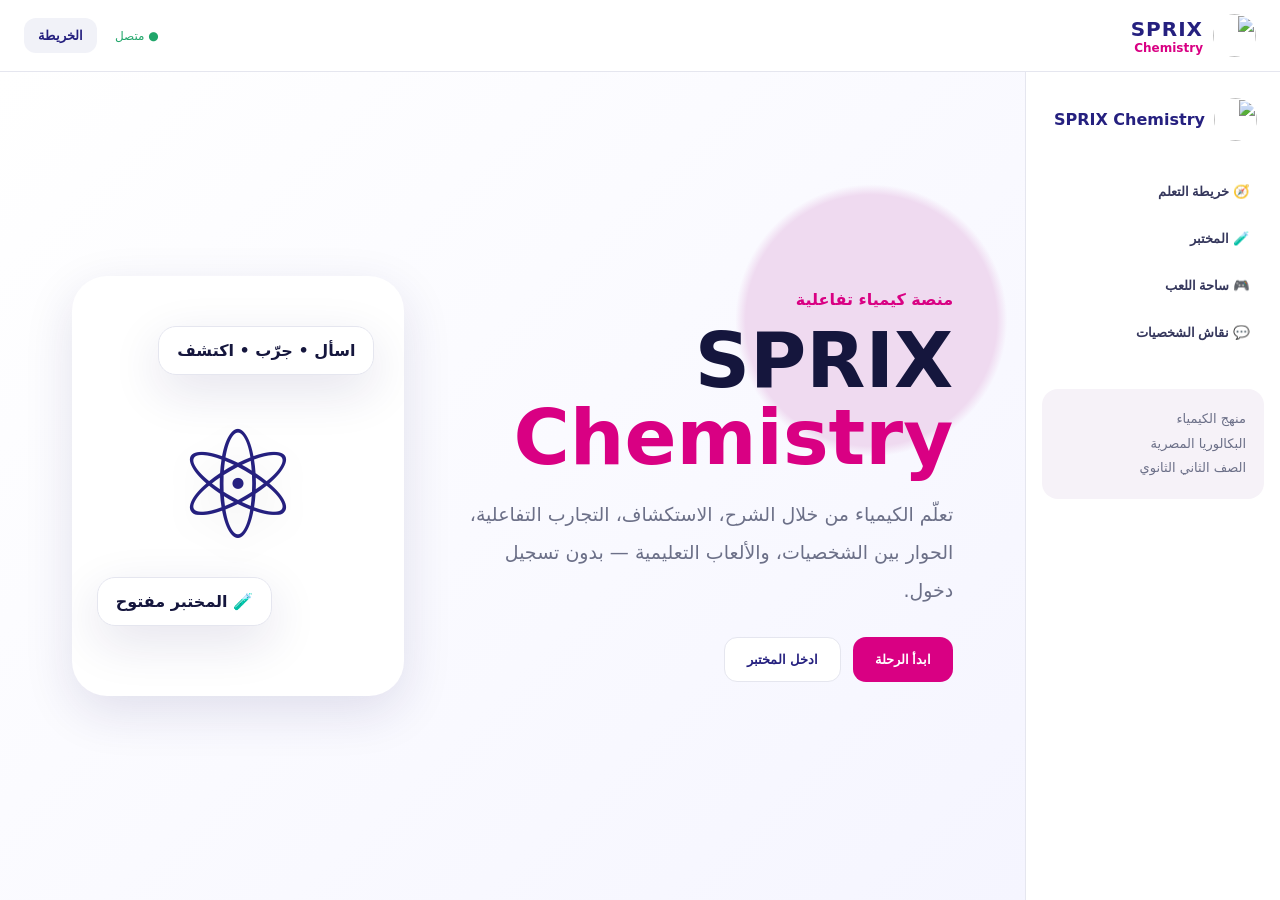
==== index.html @ 69d1dac7 "Add files via upload" ====
<!doctype html>
<html lang="ar" dir="rtl">
<head>
<meta charset="utf-8"><meta name="viewport" content="width=device-width,initial-scale=1">
<title>SPRIX Chemistry</title><link rel="stylesheet" href="style.css">
</head>
<body>
<div id="app">
<header class="bar">
 <button class="menu" onclick="toggleSide()">☰</button>
 <div class="brand"><img src="assets/sprix-emblem.jpg"><div><strong>SPRIX</strong><span>Chemistry</span></div></div>
 <div class="bar-right"><span class="status">● متصل</span><button onclick="showMap()">الخريطة</button></div>
</header>

<aside id="side">
 <div class="side-brand"><img src="assets/sprix-emblem.jpg"><b>SPRIX Chemistry</b></div>
 <button onclick="showMap()">🧭 خريطة التعلم</button>
 <button onclick="showLab()">🧪 المختبر</button>
 <button onclick="showGame()">🎮 ساحة اللعب</button>
 <button onclick="showTalk()">💬 نقاش الشخصيات</button>
 <div class="side-note">منهج الكيمياء<br>البكالوريا المصرية<br>الصف الثاني الثانوي</div>
</aside>

<main id="screen"></main>
</div>
<script src="app.js"></script>
</body></html>
---- style.css ----
:root{--blue:#25207f;--blue2:#183f92;--pink:#d90083;--pink2:#f0229b;--ink:#15163d;--muted:#6c7088;--bg:#f5f6fc;--card:#fff;--line:#e5e6ef;--shadow:0 16px 50px rgba(32,25,100,.12)}
*{box-sizing:border-box}body{margin:0;background:var(--bg);color:var(--ink);font-family:system-ui,-apple-system,"Segoe UI",Tahoma,Arial,sans-serif}.bar{height:72px;background:#fff;border-bottom:1px solid var(--line);display:flex;align-items:center;justify-content:space-between;padding:0 24px;position:fixed;top:0;right:0;left:0;z-index:50}.brand{display:flex;align-items:center;gap:10px}.brand img,.side-brand img{width:43px;height:43px;object-fit:cover;border-radius:50%}.brand strong{font-size:20px;color:var(--blue);display:block;letter-spacing:1px}.brand span{display:block;font-size:12px;color:var(--pink);font-weight:800}.bar-right{display:flex;align-items:center;gap:18px}.bar-right button,.menu{border:0;background:#f1f2f8;padding:10px 14px;border-radius:12px;cursor:pointer;color:var(--blue);font-weight:800}.status{font-size:12px;color:#20a66a}.menu{display:none}
#side{position:fixed;top:72px;right:0;bottom:0;width:255px;background:#fff;border-left:1px solid var(--line);padding:22px 16px;z-index:40}#side button{display:block;width:100%;border:0;background:transparent;text-align:right;padding:14px;border-radius:12px;margin:4px 0;cursor:pointer;font-weight:800;color:#35375c}#side button:hover{background:#f7eaf4;color:var(--pink)}.side-brand{display:flex;align-items:center;gap:9px;padding:4px 7px 25px;color:var(--blue)}.side-note{margin-top:35px;padding:18px;background:#f6f2f8;border-radius:16px;color:var(--muted);line-height:1.9;font-size:13px}
main{margin-right:255px;padding-top:72px;min-height:100vh}.hero{min-height:calc(100vh - 72px);padding:60px 7%;display:grid;grid-template-columns:1.2fr .8fr;gap:50px;align-items:center;background:radial-gradient(circle at 85% 30%,#efdaf0 0 12%,transparent 13%),linear-gradient(135deg,#fff,#f5f5ff)}.eyebrow{color:var(--pink);font-weight:900}.hero h1{font-size:clamp(44px,6vw,78px);line-height:1;margin:14px 0}.hero h1 span{color:var(--pink)}.hero p{font-size:19px;line-height:2;color:var(--muted);max-width:650px}.cta{display:flex;gap:12px;margin-top:28px}.primary{background:var(--blue);color:#fff;border:0;border-radius:13px;padding:14px 22px;font-weight:900;cursor:pointer}.pink{background:var(--pink)}.outline{background:#fff;color:var(--blue);border:1px solid var(--line)}
.hero-art{position:relative;height:420px;background:#fff;border-radius:35px;box-shadow:var(--shadow);overflow:hidden;display:grid;place-items:center}.atom{font-size:150px;color:var(--blue);filter:drop-shadow(0 10px 15px #0001)}.bubble{position:absolute;background:#fff;border:1px solid var(--line);box-shadow:var(--shadow);border-radius:18px;padding:14px 18px;font-weight:800}.b1{top:50px;right:30px}.b2{bottom:70px;left:25px}.section{padding:55px 7%;max-width:1400px;margin:auto}.head{display:flex;justify-content:space-between;align-items:end;margin-bottom:25px}.head h2{font-size:36px;margin:6px 0}.search{padding:13px 16px;border:1px solid var(--line);border-radius:12px;width:260px}.units{display:grid;grid-template-columns:repeat(2,1fr);gap:22px}.unit{background:#fff;border:1px solid var(--line);border-radius:24px;padding:25px;box-shadow:0 8px 25px #2221}.unit-top{display:flex;justify-content:space-between}.badge{width:48px;height:48px;border-radius:15px;background:#f5e8f4;color:var(--pink);display:grid;place-items:center;font-weight:900}.unit h3{font-size:22px}.unit p{color:var(--muted);line-height:1.8}.lesson-list{display:grid;gap:9px;margin-top:20px}.lesson{display:flex;gap:10px;align-items:center;border:1px solid var(--line);background:#fafbfe;border-radius:12px;padding:11px;cursor:pointer}.lesson:hover{background:#f7eaf4;border-color:#e6b9d8}.lesson .n{min-width:29px;height:29px;border-radius:9px;background:var(--blue);color:#fff;display:grid;place-items:center;font-size:12px}.view{padding:45px 7%;max-width:1250px;margin:auto}.back{border:0;background:transparent;color:var(--blue);font-weight:900;cursor:pointer;margin-bottom:20px}.room{background:#fff;border:1px solid var(--line);border-radius:28px;overflow:hidden;box-shadow:var(--shadow)}.room-head{padding:28px 34px;background:linear-gradient(90deg,var(--blue),#4a3db4);color:#fff}.room-head small{opacity:.75}.room-head h1{margin:7px 0;font-size:34px}.room-body{padding:35px}.stage{display:grid;grid-template-columns:1fr 300px;gap:25px}.panel{border:1px solid var(--line);border-radius:20px;padding:23px}.concept{border-right:5px solid var(--pink);background:#faf7fb;padding:18px;border-radius:14px;line-height:2}.chars{display:grid;gap:12px}.char{display:flex;gap:12px;align-items:center}.avatar{width:58px;height:58px;border-radius:18px;display:grid;place-items:center;color:#fff;font-weight:900;font-size:20px}.a1{background:var(--blue)}.a2{background:var(--pink)}.a3{background:#ed9c2f}.speech{background:#f6f7fb;padding:13px;border-radius:15px;line-height:1.7;flex:1}.room-actions{display:flex;justify-content:space-between;margin-top:30px;padding-top:20px;border-top:1px solid var(--line)}.progress{height:8px;background:#eee;border-radius:20px;overflow:hidden}.progress span{display:block;height:100%;background:var(--pink);width:0}.lab-grid,.game-grid{display:grid;grid-template-columns:1fr 1fr;gap:20px}.lab-card,.game-card{background:#fff;border:1px solid var(--line);border-radius:24px;padding:28px}.beaker{height:230px;border:4px solid var(--blue);border-top:0;border-radius:0 0 35px 35px;display:flex;align-items:end;justify-content:center;overflow:hidden;margin:20px auto;width:180px}.liquid{height:45%;width:100%;background:linear-gradient(#e9279a,#8a5bd6);transition:.6s}.slider{width:100%}.choice{display:block;width:100%;text-align:right;background:#fafbfe;border:1px solid var(--line);padding:14px;border-radius:12px;margin:8px 0;cursor:pointer}.choice:hover{border-color:var(--pink)}.score{font-size:30px;color:var(--pink);font-weight:900}.dialogue{display:grid;gap:15px}.dialogue .speech{font-size:17px}.talk-card{background:#fff;border:1px solid var(--line);border-radius:22px;padding:25px}
@media(max-width:950px){.menu{display:block}#side{transform:translateX(110%);transition:.2s}.side-open #side{transform:translateX(0)}main{margin-right:0}.hero,.stage,.lab-grid,.game-grid{grid-template-columns:1fr}.units{grid-template-columns:1fr}.hero-art{height:300px}.bar-right .status{display:none}}

.kimchi-room{background:#fff;border:1px solid var(--line);border-radius:30px;box-shadow:var(--shadow);overflow:hidden}
.kimchi-stage{display:grid;grid-template-columns:minmax(280px,430px) 1fr;min-height:650px}
.kimchi-character{background:linear-gradient(145deg,#dff8ff,#d8e4ff);display:flex;align-items:end;justify-content:center;overflow:hidden}
.kimchi-character img{width:100%;height:100%;object-fit:cover;object-position:center}
.kimchi-screen{padding:42px;display:flex;flex-direction:column}
.kimchi-screen h1{font-size:38px;margin:8px 0}
.muted{color:var(--muted);line-height:1.8}
.kimchi-dialogue{height:300px;overflow:auto;background:#f7f8fc;border:1px solid var(--line);border-radius:20px;padding:18px;margin:20px 0}
.kimchi-msg,.student-msg{display:flex;gap:10px;margin:10px 0;align-items:flex-start}
.kimchi-msg img{width:42px;height:42px;object-fit:cover;border-radius:12px}
.kimchi-msg>div,.student-msg>div{background:#fff;border:1px solid var(--line);border-radius:15px;padding:10px 13px;max-width:80%}
.student-msg{justify-content:flex-start}
.student-msg>div{background:#f5e8f4;border-color:#ead0e3}
.kimchi-msg p,.student-msg p{margin:3px 0;line-height:1.7}
.kimchi-input{display:flex;gap:8px}
.kimchi-input input{flex:1;border:1px solid var(--line);border-radius:13px;padding:13px;outline:none}
.quick{display:flex;gap:8px;flex-wrap:wrap;margin-top:10px}
.quick button,.speak{border:1px solid var(--line);background:#fff;border-radius:10px;padding:8px 11px;cursor:pointer;color:var(--blue);font-weight:700}
.speak{padding:3px 7px;margin-right:5px}
.kimchi-avatar{overflow:hidden;background:#dbeeff!important}
.kimchi-avatar img{width:100%;height:100%;object-fit:cover}
@media(max-width:850px){.kimchi-stage{grid-template-columns:1fr}.kimchi-character{height:360px}.kimchi-screen{padding:25px}.kimchi-screen h1{font-size:29px}}
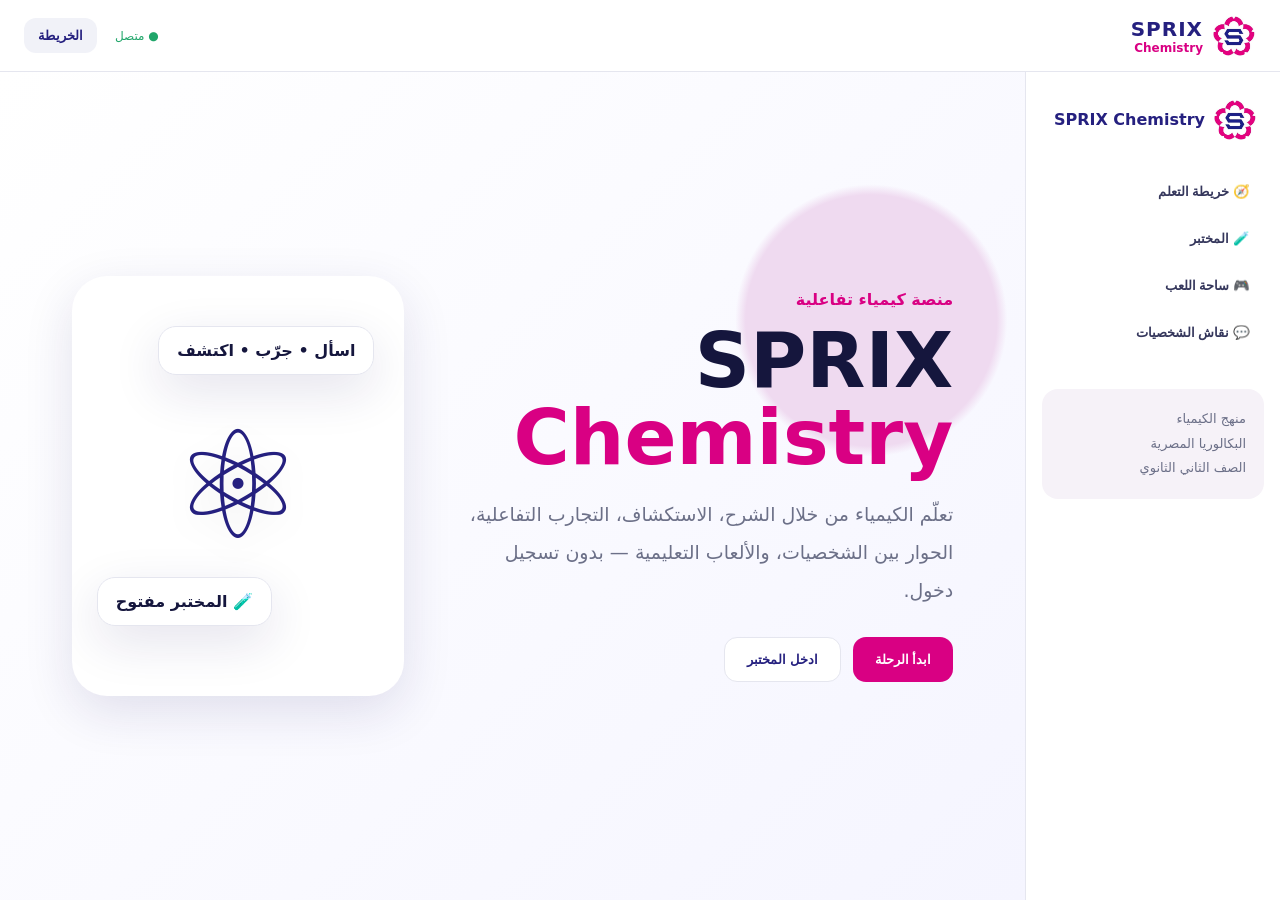
==== commit c2ac65ff: "Add files via upload" ====
--- a/index.html
+++ b/index.html
@@ -8,12 +8,12 @@
 <div id="app">
 <header class="bar">
  <button class="menu" onclick="toggleSide()">☰</button>
- <div class="brand"><img src="assets/sprix-emblem.jpg"><div><strong>SPRIX</strong><span>Chemistry</span></div></div>
+ <div class="brand"><img src="[data-uri]"><div><strong>SPRIX</strong><span>Chemistry</span></div></div>
  <div class="bar-right"><span class="status">● متصل</span><button onclick="showMap()">الخريطة</button></div>
 </header>
 
 <aside id="side">
- <div class="side-brand"><img src="assets/sprix-emblem.jpg"><b>SPRIX Chemistry</b></div>
+ <div class="side-brand"><img src="[data-uri]"><b>SPRIX Chemistry</b></div>
  <button onclick="showMap()">🧭 خريطة التعلم</button>
  <button onclick="showLab()">🧪 المختبر</button>
  <button onclick="showGame()">🎮 ساحة اللعب</button>
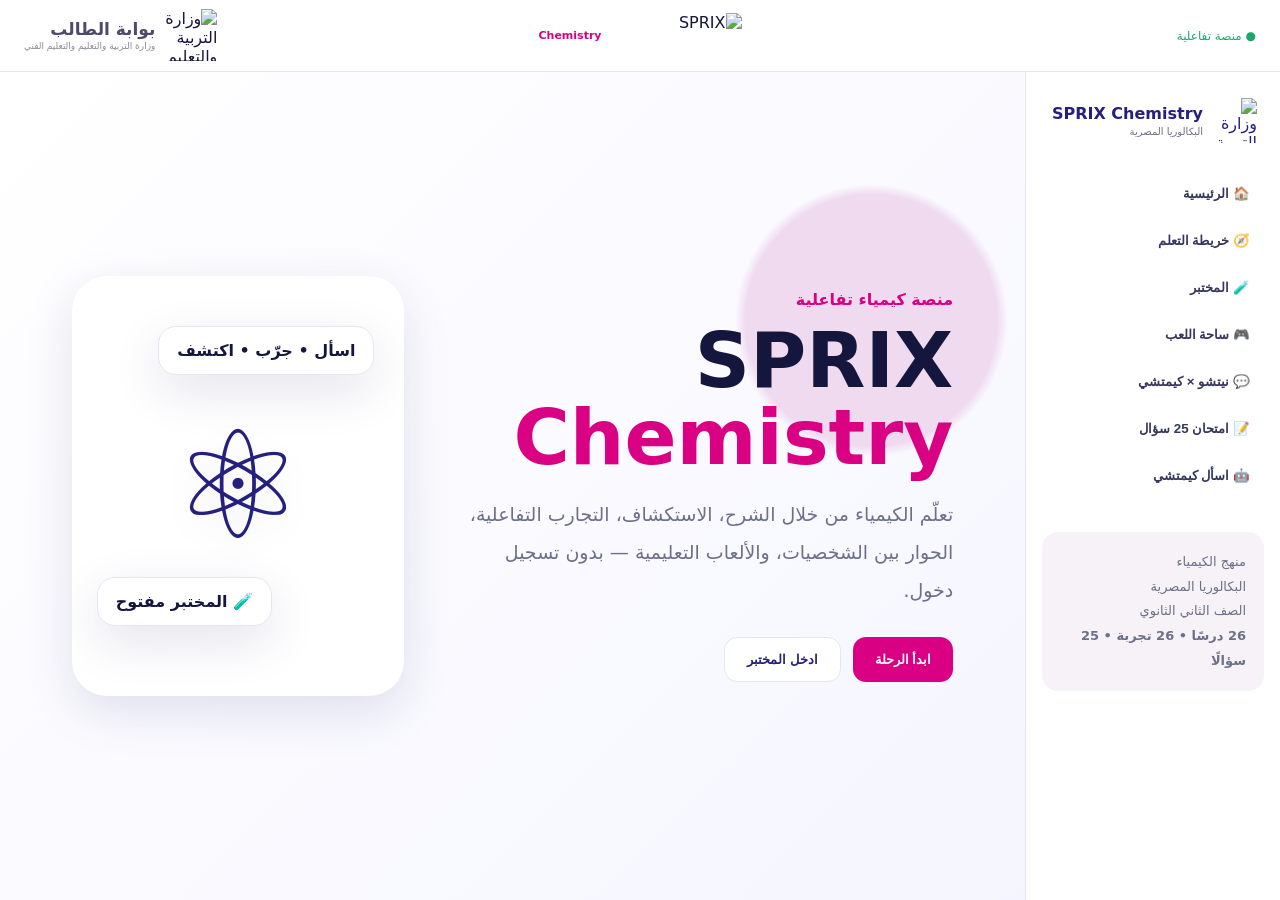
==== commit 78c54cc8: "Add files via upload" ====
--- a/index.html
+++ b/index.html
@@ -1,27 +1,12 @@
-<!doctype html>
-<html lang="ar" dir="rtl">
-<head>
-<meta charset="utf-8"><meta name="viewport" content="width=device-width,initial-scale=1">
-<title>SPRIX Chemistry</title><link rel="stylesheet" href="style.css">
-</head>
-<body>
-<div id="app">
+<!doctype html><html lang="ar" dir="rtl"><head><meta charset="utf-8"><meta name="viewport" content="width=device-width,initial-scale=1"><title>SPRIX Chemistry</title><link rel="stylesheet" href="style.css"></head><body>
 <header class="bar">
- <button class="menu" onclick="toggleSide()">☰</button>
- <div class="brand"><img src="[data-uri]"><div><strong>SPRIX</strong><span>Chemistry</span></div></div>
- <div class="bar-right"><span class="status">● متصل</span><button onclick="showMap()">الخريطة</button></div>
+  <div class="portal-brand"><img src="assets/ministry-logo.png" alt="وزارة التربية والتعليم"><div><b>بوابة الطالب</b><span>وزارة التربية والتعليم والتعليم الفني</span></div></div>
+  <div class="brand"><img class="sprix-wordmark" src="assets/sprix-wordmark.png" alt="SPRIX"><div><strong>SPRIX</strong><span>Chemistry</span></div></div>
+  <div class="bar-right"><span class="status">● منصة تفاعلية</span><button class="menu" onclick="toggleSide()">☰</button></div>
 </header>
-
 <aside id="side">
- <div class="side-brand"><img src="[data-uri]"><b>SPRIX Chemistry</b></div>
- <button onclick="showMap()">🧭 خريطة التعلم</button>
- <button onclick="showLab()">🧪 المختبر</button>
- <button onclick="showGame()">🎮 ساحة اللعب</button>
- <button onclick="showTalk()">💬 نقاش الشخصيات</button>
- <div class="side-note">منهج الكيمياء<br>البكالوريا المصرية<br>الصف الثاني الثانوي</div>
+ <div class="side-brand"><img src="assets/ministry-logo.png" alt="وزارة التربية والتعليم"><div><b>SPRIX Chemistry</b><small>البكالوريا المصرية</small></div></div>
+ <button onclick="showHome()">🏠 الرئيسية</button><button onclick="showMap()">🧭 خريطة التعلم</button><button onclick="showLab()">🧪 المختبر</button><button onclick="showGame()">🎮 ساحة اللعب</button><button onclick="showTalk()">💬 نيتشو × كيمتشي</button><button onclick="showExam()">📝 امتحان 25 سؤال</button><button onclick="showKimchi()">🤖 اسأل كيمتشي</button>
+ <div class="side-note">منهج الكيمياء<br>البكالوريا المصرية<br>الصف الثاني الثانوي<br><b>26 درسًا • 26 تجربة • 25 سؤالًا</b></div>
 </aside>
-
-<main id="screen"></main>
-</div>
-<script src="app.js"></script>
-</body></html>+<main id="screen"></main><script src="app.js"></script></body></html>
--- a/style.css
+++ b/style.css
@@ -27,3 +27,35 @@
 .kimchi-avatar{overflow:hidden;background:#dbeeff!important}
 .kimchi-avatar img{width:100%;height:100%;object-fit:cover}
 @media(max-width:850px){.kimchi-stage{grid-template-columns:1fr}.kimchi-character{height:360px}.kimchi-screen{padding:25px}.kimchi-screen h1{font-size:29px}}
+
+/* 26 lesson-specific virtual experiments */
+.experiment-card{background:#fff;border:1px solid var(--line);border-radius:22px;padding:22px;margin-top:18px}
+.experiment-top{display:flex;justify-content:space-between;gap:15px;align-items:flex-start}
+.experiment-top h2{margin:0 0 8px}.experiment-top p{color:var(--muted);line-height:1.8;margin:0}
+.experiment-tag{background:#f7eaf4;color:var(--pink);padding:7px 10px;border-radius:999px;font-size:12px;font-weight:900;white-space:nowrap}
+.experiment-area{min-height:220px;margin:20px 0;padding:18px;border:1px dashed #d8d9e5;border-radius:18px;background:#fafbfe}
+.exp-control{display:block;margin:12px 0}.exp-control b{display:block;margin-bottom:7px}.exp-control small{display:block;color:var(--muted);margin-top:5px}
+.exp-tank{height:160px;width:150px;margin:18px auto 0;border:4px solid var(--blue);border-top:0;border-radius:0 0 28px 28px;display:flex;align-items:end;overflow:hidden}
+.exp-steam{width:100%;height:45%;background:linear-gradient(#d7e8ff,#d90083);transition:.3s}
+.particle-box,.gas-chamber,.cell-box,.electrode-box,.ion-box,.two-meters{display:flex;gap:14px;align-items:center;justify-content:center;flex-wrap:wrap;min-height:100px}
+.particle-box span{font-size:28px}.phase-map{display:grid;grid-template-columns:repeat(3,1fr);gap:8px;padding:18px;border-radius:14px;margin-top:10px;background:linear-gradient(90deg,#dce7ff,#fbe2f3)}
+.phase-map b{padding:25px 8px;text-align:center}.piston{height:160px;border:3px solid var(--blue);border-radius:15px;position:relative;overflow:hidden;background:#eef4ff}
+.piston>div:first-child{position:absolute;left:0;right:0;bottom:0;height:52%;background:#d9e6ff;border-top:7px solid var(--pink);transition:.3s}
+.gasDots{position:absolute;inset:25px;line-height:3;color:var(--blue);word-spacing:18px}.formula-box{padding:18px;text-align:center;background:#f6f2f8;border-radius:15px;font-size:18px}
+.button-row{display:flex;gap:10px;flex-wrap:wrap;justify-content:center}.deviation-meter,.rate-curve{height:24px;background:#e8e9f1;border-radius:20px;overflow:hidden;margin:30px 0}
+.deviation-meter div,.rate-curve div{height:100%;width:30%;background:var(--pink);transition:.3s}.solution-beaker{width:150px;height:170px;border:4px solid var(--blue);border-top:0;border-radius:0 0 25px 25px;margin:auto;display:flex;align-items:center;justify-content:center;position:relative;overflow:hidden}
+.solution-beaker #solFill{position:absolute;bottom:0;left:0;right:0;height:45%;background:#dce7ff;transition:.3s}.solution-beaker span{position:relative;z-index:2;font-size:28px;letter-spacing:8px}
+.two-meters>div{padding:20px;border:1px solid var(--line);border-radius:14px;min-width:150px;text-align:center}.osmosis-box{display:grid;grid-template-columns:1fr 10px 1fr;align-items:center;min-height:130px;text-align:center}
+.membrane{height:120px;background:repeating-linear-gradient(0deg,#d90083 0 5px,#f9d8eb 5px 10px);border-radius:5px}.light-beam{font-size:26px;text-align:center;padding:35px}
+.crystal-grid,.ionic-grid{display:grid;grid-template-columns:repeat(5,1fr);gap:7px;max-width:420px;margin:auto;font-size:22px;text-align:center}.crystal-grid{color:var(--blue)}
+.ionic-grid{color:var(--pink);background:#f5f6fc;padding:12px;border-radius:12px}.thermometer{height:180px;width:55px;border:4px solid var(--blue);border-radius:30px;margin:auto;display:flex;align-items:end;overflow:hidden}
+.thermometer div{width:100%;height:40%;background:var(--pink);transition:.3s}.cell-box{border:1px solid var(--line);border-radius:18px;padding:20px}.salt-bridge{padding:25px;background:#f5e8f4;border-radius:15px}
+.gas-production{height:160px;display:flex;align-items:end;justify-content:center;gap:30px}.gas-production div{width:55px;background:#d90083;border-radius:18px 18px 5px 5px;height:40%;transition:.3s}
+.eq-bars{display:grid;gap:12px;margin:20px auto;max-width:450px}.eq-bars div{height:30px;border-radius:10px;background:var(--blue);transition:.3s}.eq-bars #prodBar{background:var(--pink)}
+.precipitate{height:150px;width:150px;border:3px solid var(--blue);border-top:0;border-radius:0 0 25px 25px;margin:auto;display:flex;align-items:end;overflow:hidden}.precipitate div{width:100%;height:30%;background:#e7d2a4;transition:.3s}
+@media(max-width:700px){.experiment-top{flex-direction:column}.experiment-tag{white-space:normal}.experiment-area{padding:12px}}
+/* SPRIX portal header + enhanced dialogue/video/question UI */
+.portal-brand{display:flex;align-items:center;gap:10px;position:absolute;left:24px;top:9px;direction:rtl}.portal-brand img{width:52px;height:52px;object-fit:contain}.portal-brand b{display:block;font-size:17px;color:#4d4c68}.portal-brand span{display:block;font-size:9px;color:#8b8b9b;margin-top:2px}.brand{margin-inline:auto}.brand .sprix-wordmark{width:130px;height:45px;object-fit:contain;border-radius:0}.brand strong{display:none}.brand span{display:block;text-align:center;font-size:11px}.bar-right{position:absolute;right:24px}.side-brand img{width:45px;height:45px;object-fit:contain;border-radius:0}.side-brand{direction:rtl}.side-brand small{display:block;color:var(--muted);font-size:10px;margin-top:3px}.mini-goal{margin:18px 0;padding:13px 15px;background:#f3f5ff;border-radius:14px;font-weight:800;color:var(--blue)}
+.chat-bubble{display:flex;align-items:flex-end;gap:10px;margin:14px 0;max-width:95%}.chat-bubble.left{flex-direction:row}.chat-bubble.right{flex-direction:row-reverse;margin-right:auto}.chat-bubble img{width:64px;height:64px;object-fit:cover;border-radius:50%;border:3px solid #9c9c9c;background:#fff;box-shadow:0 7px 20px #2222}.bubble-text{padding:13px 16px;background:#fff;border-radius:18px;box-shadow:0 8px 22px #2221;position:relative;min-width:170px}.nitcho-bubble .bubble-text{background:#f0f6ff}.kimchi-bubble .bubble-text{background:#fff}.bubble-text:before{content:"";position:absolute;bottom:16px;width:0;height:0;border-top:10px solid transparent;border-bottom:10px solid transparent}.left .bubble-text:before{left:-11px;border-right:13px solid #fff}.right .bubble-text:before{right:-11px;border-left:13px solid #f0f6ff}.bubble-head{display:flex;justify-content:space-between;align-items:center;gap:8px}.bubble-head b{font-size:13px;color:var(--blue)}.bubble-text p{margin:5px 0 0;line-height:1.75}.full-chat{background:#f7f8fc;border:1px solid var(--line);border-radius:24px;padding:24px;max-width:900px;margin:22px auto}.chat-actions{display:flex;justify-content:center;gap:10px;flex-wrap:wrap}.lesson-video{margin:20px 0;background:#10132e;border-radius:22px;padding:14px;color:#fff;box-shadow:var(--shadow)}.video-screen{height:220px;border-radius:16px;background:radial-gradient(circle at 50% 50%,#4c3fae 0 4%,transparent 5%),radial-gradient(circle at 20% 30%,#d90083 0 3%,transparent 4%),linear-gradient(135deg,#11152e,#25207f);position:relative;overflow:hidden;display:flex;flex-direction:column;align-items:center;justify-content:center}.video-orbit{width:130px;height:130px;border:2px solid #ffffff66;border-radius:50%;animation:spin 5s linear infinite}.video-symbol{position:absolute;font-size:38px;background:#fff;color:var(--pink);width:70px;height:70px;border-radius:50%;display:grid;place-items:center;padding-right:5px}.video-caption{position:absolute;bottom:30px;font-weight:900;text-align:center;padding:0 15px}.video-progress{position:absolute;left:18px;right:18px;bottom:12px;height:5px;background:#ffffff33;border-radius:10px;overflow:hidden}.video-progress span{display:block;height:100%;width:0;background:#fff}.video-controls{display:flex;align-items:center;gap:10px;flex-wrap:wrap;padding:10px 2px}.video-controls span{color:#c9cbe0;font-size:12px}.video-script{color:#dfe1f0;line-height:1.8;margin:4px 2px}.quick{border:1px solid var(--line);background:#fff;border-radius:10px;padding:8px 11px;cursor:pointer;color:var(--blue);font-weight:700}.practice-grid{display:grid;grid-template-columns:1fr 1fr;gap:14px}.question-card{background:#fff;border:1px solid var(--line);border-radius:18px;padding:16px}.question-card>b{display:block;line-height:1.8;margin-bottom:8px}.question-card .choice{font-size:14px}.question-card .choice:disabled{cursor:default;opacity:.75}.choice.correct{border-color:#20a66a;background:#eafaf1}.choice.wrong{border-color:#df5b6a;background:#fff0f2}.answer-note{font-weight:800;margin-top:8px;min-height:22px}.exam-top{display:flex;justify-content:space-between;color:var(--muted)}.exam-progress{height:8px;background:#eee;border-radius:20px;overflow:hidden;margin:12px 0 25px}.exam-progress span{display:block;height:100%;background:var(--pink)}.exam-choice{font-size:16px}.exam-page{max-width:900px}.score{font-size:32px}.kimchi-dialogue{scroll-behavior:smooth}@keyframes spin{to{transform:rotate(360deg)}}
+@media(max-width:900px){.portal-brand{display:none}.bar-right{right:18px}.brand{margin-right:auto;margin-left:50px}.practice-grid{grid-template-columns:1fr}.chat-bubble{max-width:100%}.video-screen{height:190px}}
+.video-title{font-weight:900;font-size:16px;margin:4px 2px 10px}.real-lesson-video{width:100%;max-height:390px;border-radius:15px;background:#07091a;display:block}.lesson-video .video-controls .primary{padding:9px 14px}.lesson-video .quick{background:#fff}
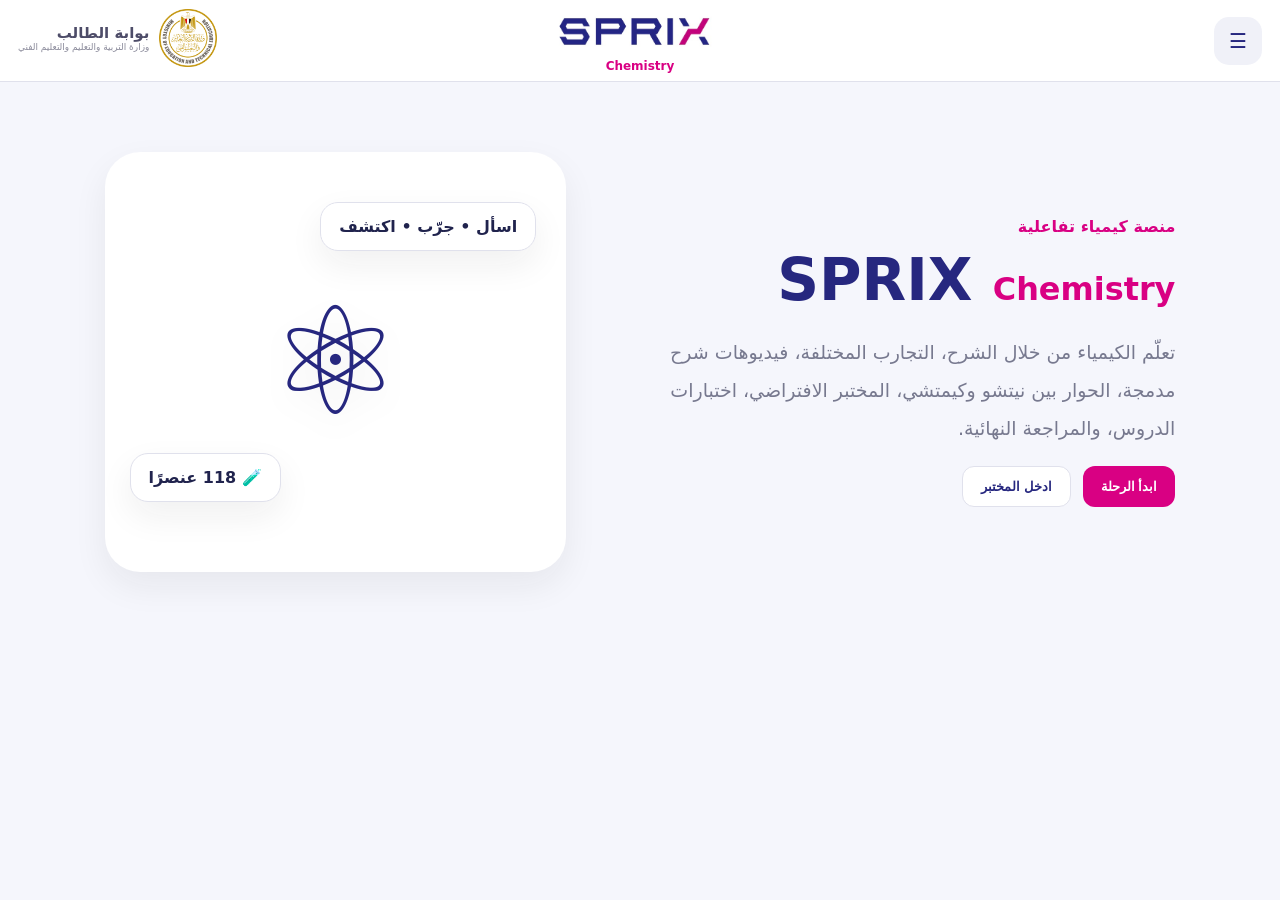
==== commit 68fe9235: "Add files via upload" ====
--- a/index.html
+++ b/index.html
@@ -1,12 +1,4 @@
 <!doctype html><html lang="ar" dir="rtl"><head><meta charset="utf-8"><meta name="viewport" content="width=device-width,initial-scale=1"><title>SPRIX Chemistry</title><link rel="stylesheet" href="style.css"></head><body>
-<header class="bar">
-  <div class="portal-brand"><img src="assets/ministry-logo.png" alt="وزارة التربية والتعليم"><div><b>بوابة الطالب</b><span>وزارة التربية والتعليم والتعليم الفني</span></div></div>
-  <div class="brand"><img class="sprix-wordmark" src="assets/sprix-wordmark.png" alt="SPRIX"><div><strong>SPRIX</strong><span>Chemistry</span></div></div>
-  <div class="bar-right"><span class="status">● منصة تفاعلية</span><button class="menu" onclick="toggleSide()">☰</button></div>
-</header>
-<aside id="side">
- <div class="side-brand"><img src="assets/ministry-logo.png" alt="وزارة التربية والتعليم"><div><b>SPRIX Chemistry</b><small>البكالوريا المصرية</small></div></div>
- <button onclick="showHome()">🏠 الرئيسية</button><button onclick="showMap()">🧭 خريطة التعلم</button><button onclick="showLab()">🧪 المختبر</button><button onclick="showGame()">🎮 ساحة اللعب</button><button onclick="showTalk()">💬 نيتشو × كيمتشي</button><button onclick="showExam()">📝 امتحان 25 سؤال</button><button onclick="showKimchi()">🤖 اسأل كيمتشي</button>
- <div class="side-note">منهج الكيمياء<br>البكالوريا المصرية<br>الصف الثاني الثانوي<br><b>26 درسًا • 26 تجربة • 25 سؤالًا</b></div>
-</aside>
+<header class="bar"><div class="portal-brand"><img src="[data-uri]" alt="وزارة التربية والتعليم"><div><b>بوابة الطالب</b><span>وزارة التربية والتعليم والتعليم الفني</span></div></div><div class="brand"><img src="[data-uri]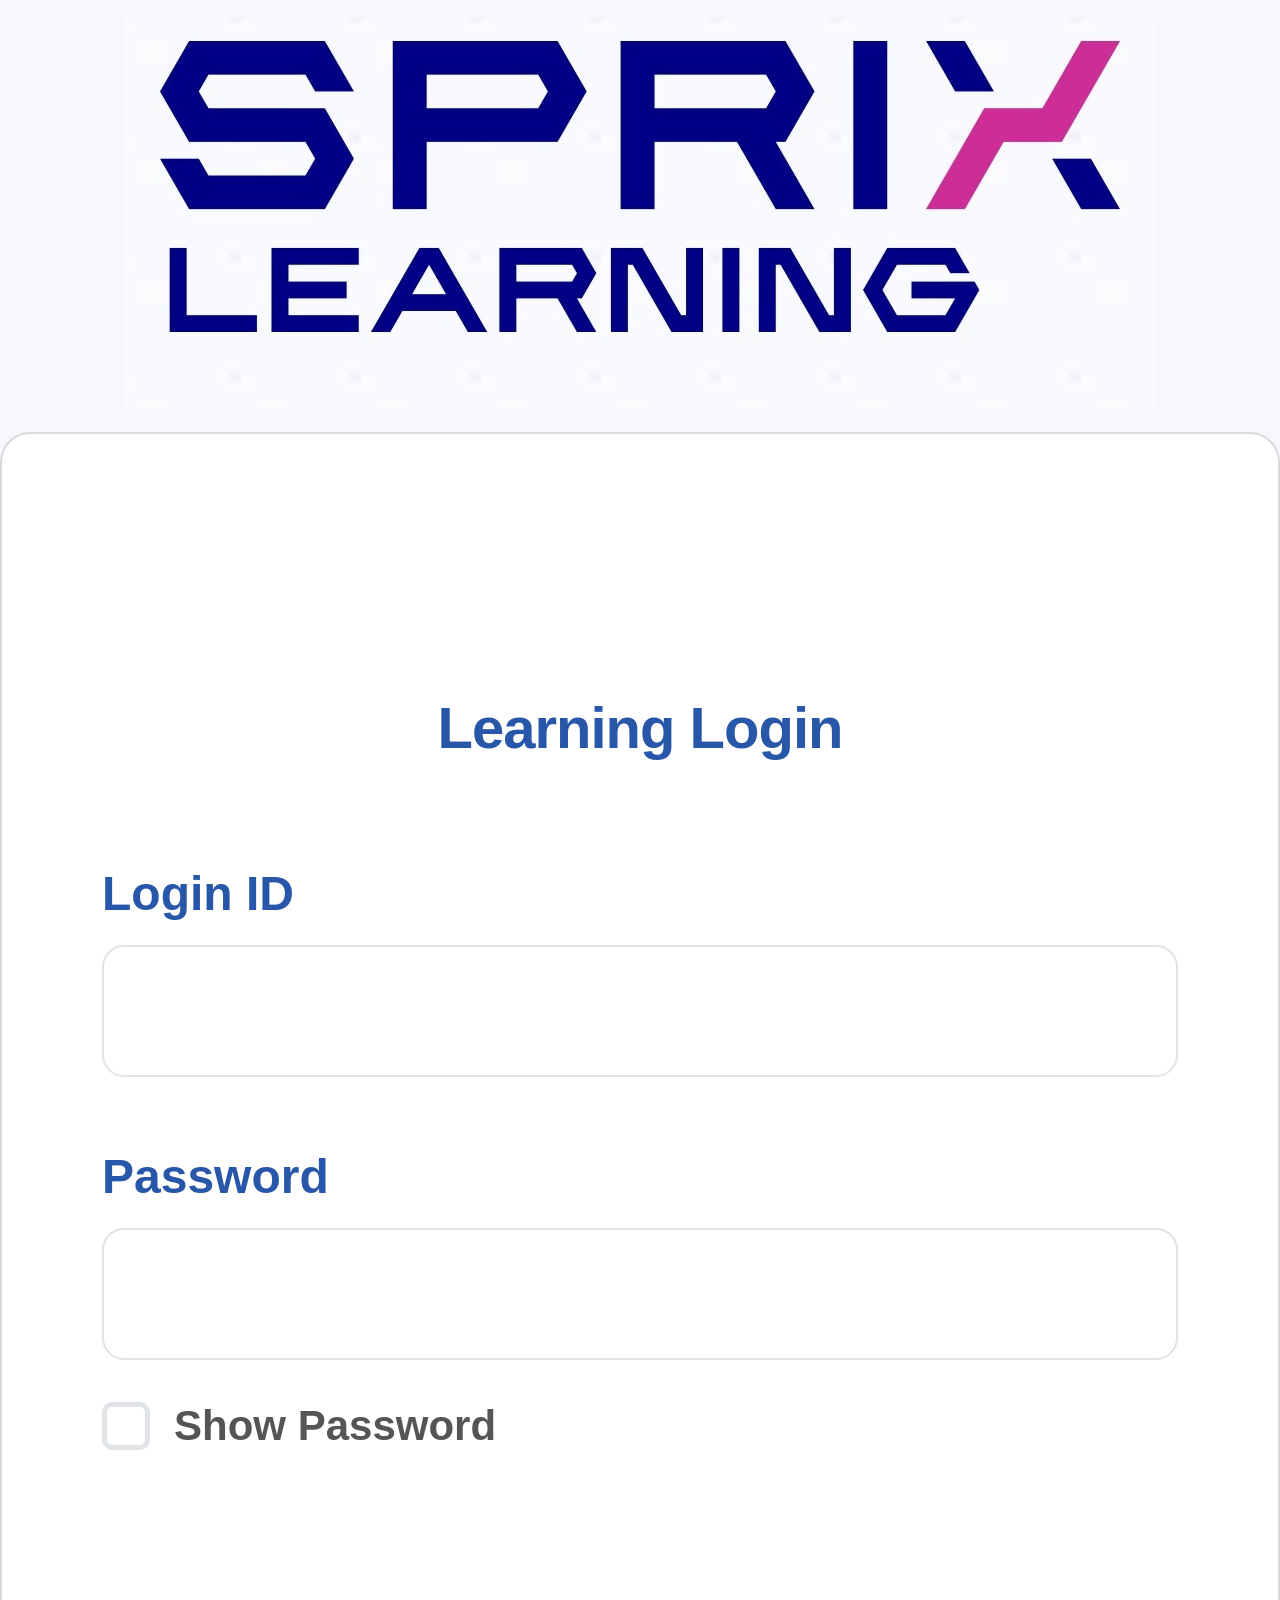
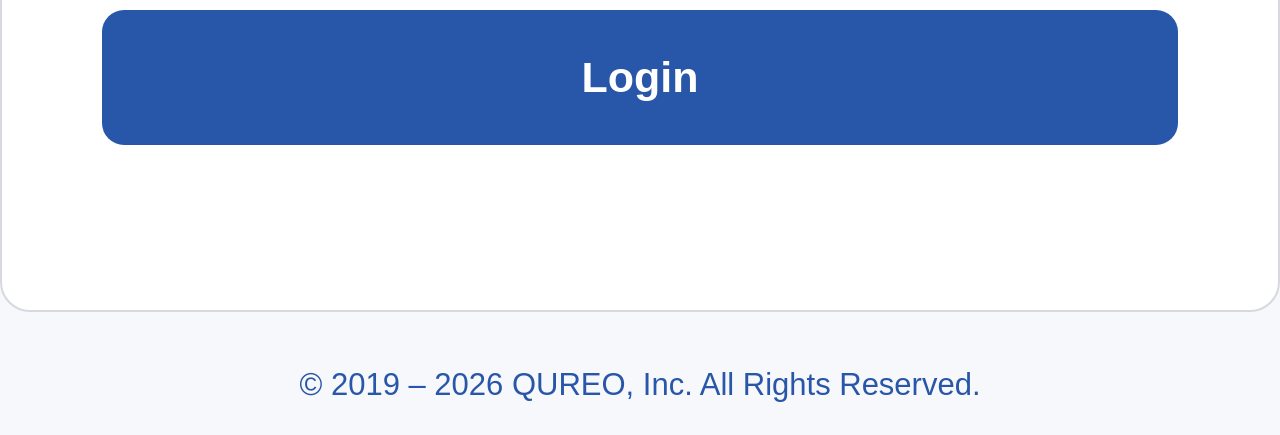
==== commit e2e9c5a7: "Add files via upload" ====
--- a/index.html
+++ b/index.html
@@ -1,4 +1,67 @@
-<!doctype html><html lang="ar" dir="rtl"><head><meta charset="utf-8"><meta name="viewport" content="width=device-width,initial-scale=1"><title>SPRIX Chemistry</title><link rel="stylesheet" href="style.css"></head><body>
-<header class="bar"><div class="portal-brand"><img src="[data-uri]" alt="وزارة التربية والتعليم"><div><b>بوابة الطالب</b><span>وزارة التربية والتعليم والتعليم الفني</span></div></div><div class="brand"><img src="[data-uri]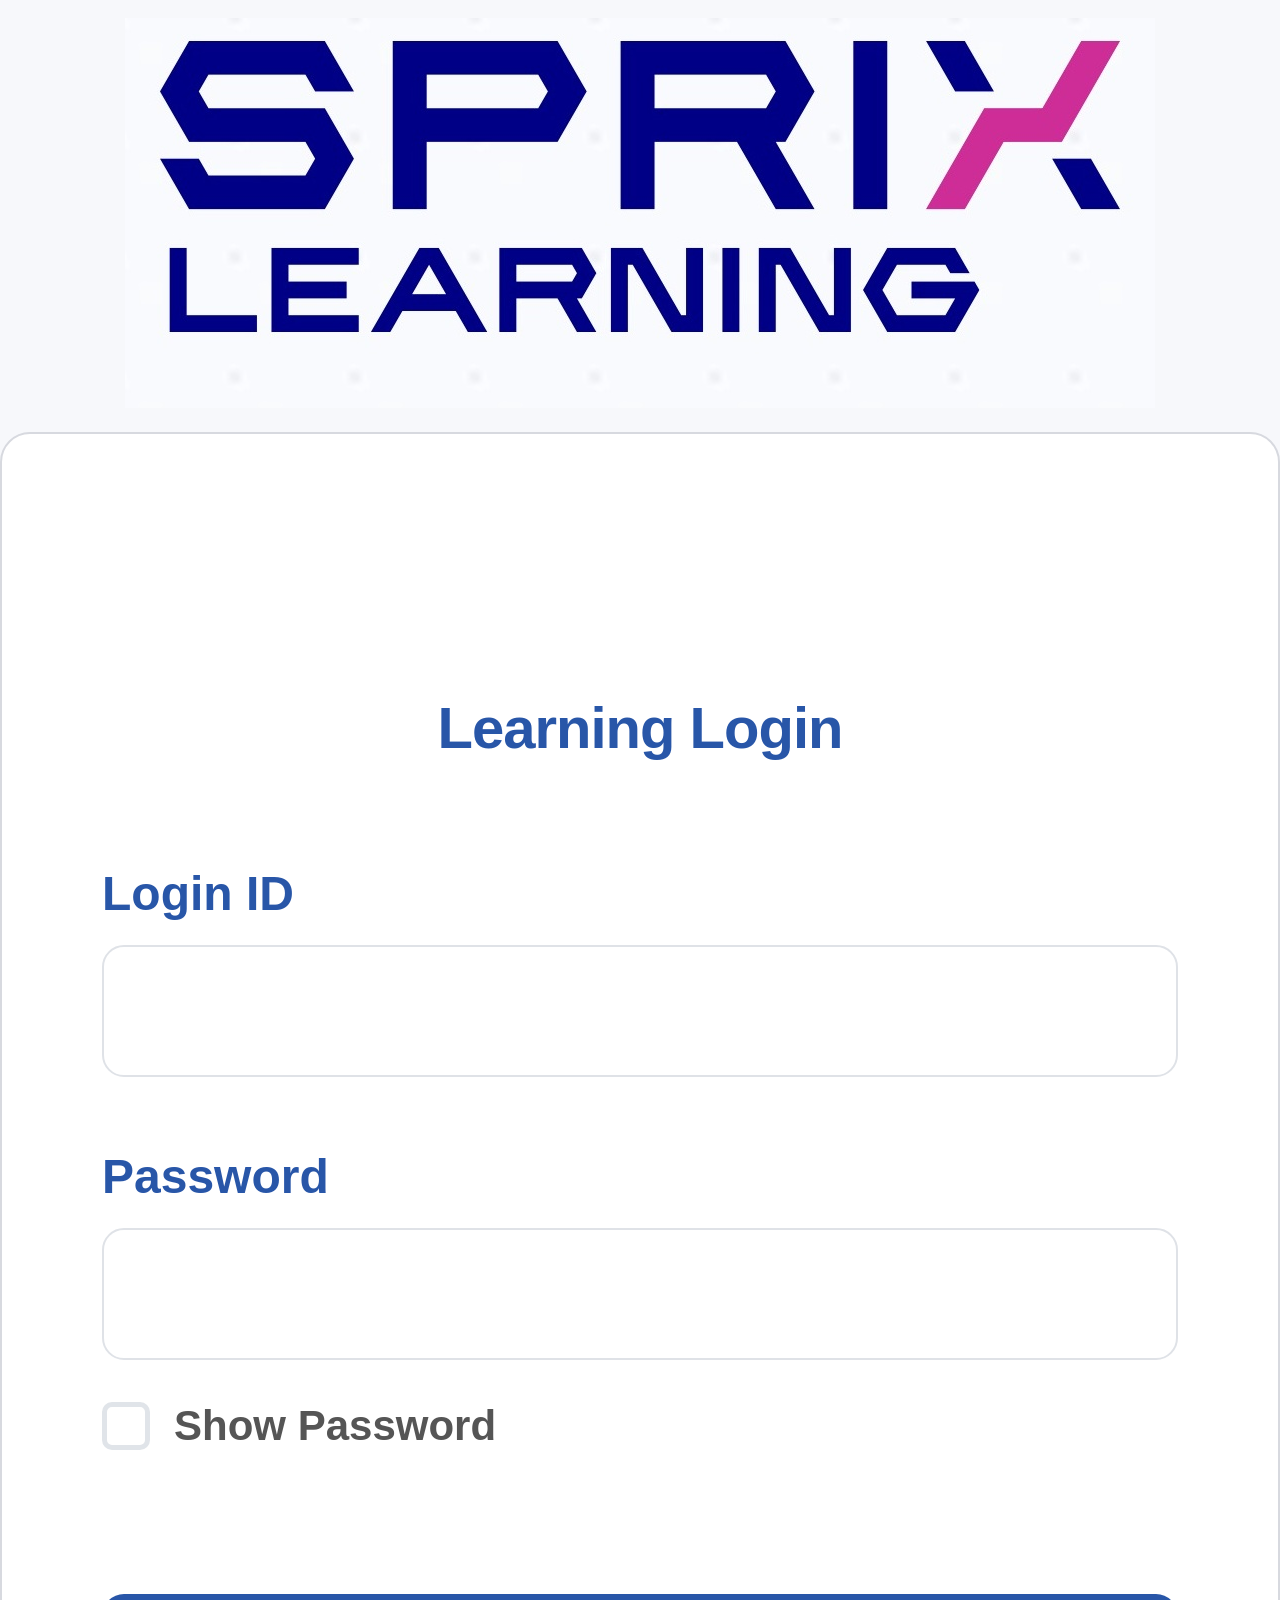
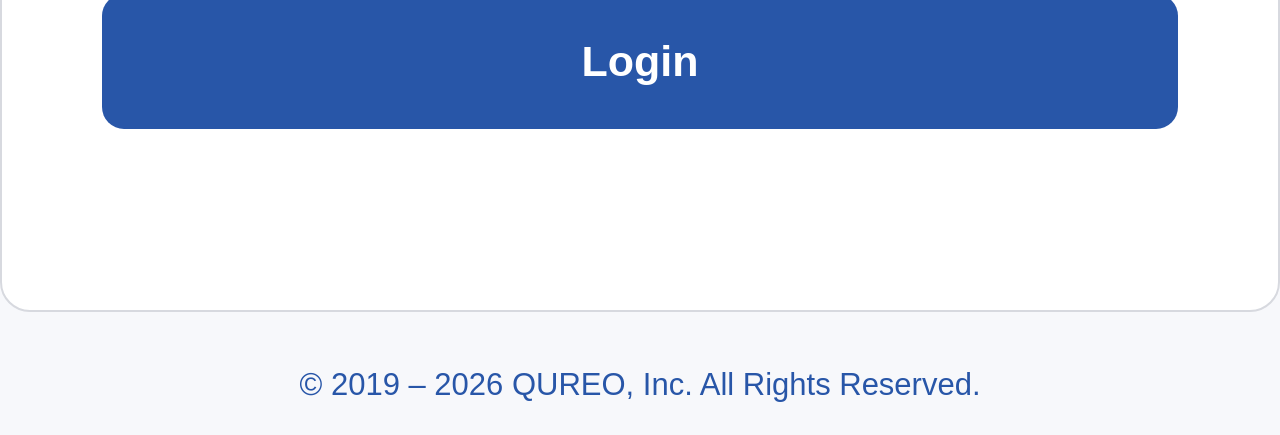
==== commit 81b98b0d: "Add files via upload" ====
--- a/index.html
+++ b/index.html
@@ -58,10 +58,38 @@
 <script>
 const password=document.getElementById('password');
 document.getElementById('showPassword').addEventListener('change',function(){password.type=this.checked?'text':'password'});
-document.getElementById('loginButton').addEventListener('click',function(){
+const STUDENT_ACCOUNTS=[{"password":"dC4eJ3?A","code":"475855142","name":"ابانوب اسامه حلمي حليم"},{"password":"R9w22wq?","code":"473991072","name":"ابراهيم احمد جابر ابراهيم"},{"password":"cP!?PeV5","code":"470803397","name":"ابراهيم احمد جويدة حسن"},{"password":"JYg!5t?Z","code":"464112501","name":"ابراهيم احمد حسن على عبد المجيد"},{"password":"WBc5W_NX","code":"469293815","name":"ابراهيم أدهم محمد ابراهيم"},{"password":"?q49EF78","code":"471402150","name":"ابراهيم السيد العمارى السيد محمد"},{"password":"q!3yMBVU","code":"483057513","name":"ابراهيم ايهاب فتحى فوزى"},{"password":"!6wpiMRb","code":"468302058","name":"ابراهيم عبد الحميد محمود عبد الحميد"},{"password":"GhYNY_6U","code":"475632493","name":"ابراهيم عوض عبد الوهاب مصطفى"},{"password":"bCDkAt5_","code":"469098246","name":"ابراهيم محمد ابراهيم سليمان"},{"password":"2b62_puU","code":"472975567","name":"ابراهيم محمد احمد ابو الوفا عمار"},{"password":"GL?q8V_L","code":"469125471","name":"ابراهيم محمود ابراهيم ابراهيم الشيمى"},{"password":"n_snMo5_","code":"477929741","name":"ابراهيم محمود خليفه محمد محمد"},{"password":"kU!Gq89b","code":"471075949","name":"ابراهيم يوسف محمد محمد"},{"password":"s9_B73Pk","code":"481626787","name":"احمد ابراهيم احمد ابراهيم محمد"},{"password":"Sm!4_Abc","code":"486597440","name":"احمد ابراهيم صابر ابراهيم"},{"password":"?VrQRT6X","code":"476598553","name":"احمد اسامه اسماعيل ابراهيم"},{"password":"A39!_?Wf","code":"471857598","name":"احمد اشرف رشاد احمد محمد"},{"password":"BHqC!3sT","code":"470670349","name":"احمد اشرف محمد يوسف"},{"password":"?!ViJC6q","code":"486593104","name":"احمد السعيد احمد مصباح"},{"password":"?rFHa2b9","code":"471848038","name":"أحمد السيد محمد أحمد عبد الحليم"},{"password":"HPQk_js6","code":"482540632","name":"احمد ايمن السيد السيد القشاش"},{"password":"Lpr3HqO!","code":"475845657","name":"احمد ايمن مصطفي محمد"},{"password":"w3kjsgT_","code":"472710012","name":"احمد تامر احمد ابو الفتوح"},{"password":"Zucg?s7S","code":"464365807","name":"احمد تامر صالح احمد"},{"password":"EWA5!pKC","code":"471833532","name":"احمد جابر رمضان محمد"},{"password":"3J_BYP!a","code":"471619926","name":"احمد حسام الدين احمد محمود"},{"password":"B_2Kq4qL","code":"477976384","name":"أحمد حسام الدين عبد الباسط عبد الله"},{"password":"P?pZfU79","code":"464013474","name":"أحمد حسام الطاهر عرقان"},{"password":"?sczZ4X!","code":"468351692","name":"احمد حسام محمد حلمى حامد محمد"},{"password":"z3TA!HUw","code":"472209690","name":"احمد حسن احمد محمد"},{"password":"2EaN!ZpK","code":"476627957","name":"أحمد حسن أحمد محمد عبد الرحمن"},{"password":"ELw5?XwJ","code":"471619984","name":"احمد حسن صابر عبد الغني"},{"password":"x67mR_sJ","code":"468662553","name":"أحمد حسن محمد مرسي محمد"},{"password":"_etk6Gsr","code":"470747787","name":"احمد حسن مصطفى رزق محمد"},{"password":"2!L4KSth","code":"471288111","name":"احمد حماده احمد عبد الفتاح محمد الزند"},{"password":"45HFh8f?","code":"470669899","name":"أحمد حمدى حسين رحاب"},{"password":"4Y!j2M3F","code":"471833296","name":"احمد خالد محمد محمود"},{"password":"t7!_3rwP","code":"471897052","name":"احمد خليفة احمد خضيرى"},{"password":"a6nVpzL!","code":"471179852","name":"احمد رضا احمد دسوقى على"},{"password":"j2jf_?2R","code":"471842142","name":"رضا أحمد على عبد الرحمن"},{"password":"BmdH9_K3","code":"471490605","name":"احمد سالم جاد فتح الله خليل"},{"password":"Cr_i7Dvs","code":"471356427","name":"أحمد سامح أحمد شعبان"},{"password":"a_ggQ2Jb","code":"463444405","name":"احمد سامح محمد عبدالحليم الليثى"},{"password":"4Vt_7L_Z","code":"472933776","name":"احمد سامى محمود سيد"},{"password":"v33u5Gv!","code":"471051170","name":"احمد سعد احمد محمد عبد الواحد"},{"password":"DvKF5kW!","code":"469129610","name":"احمد سمير رضوان كمال عبد الجيد"},{"password":"u6t?BTJk","code":"472368945","name":"احمد سمير مصطفي محمد"},{"password":"rrU2U!KK","code":"474308564","name":"احمد شريف حمزه السيد علي"},{"password":"?3h9zkuF","code":"502088409","name":"احمد صالح احمد محمد الحاجرى"},{"password":"wjVa_9ND","code":"485186480","name":"احمد صالح احمد"},{"password":"5d_z?KPe","code":"470978191","name":"احمد عادل عبدالخالق مصطفى الشريف"},{"password":"8kOfgRM?","code":"477258182","name":"احمد عبد الله حامد منصور"},{"password":"LgQ8C_Hx","code":"470642267","name":"احمد عبدالناصر السيد عباس"},{"password":"YiQ9a?Kv","code":"471340737","name":"احمد عبده رجب ابراهيم ابو سمره"},{"password":"D2wN3j_x","code":"471491453","name":"احمد عبد المنعم امين ابو سعده"},{"password":"tmUHf_!2","code":"472055584","name":"احمد ابو الفتوح عبد المجيد"},{"password":"bq_a8N6T","code":"470803413","name":"احمد علي السيد مصطفي"},{"password":"Fn8R_G37","code":"487360543","name":"احمد علي عبدالصابر علي السيد"},{"password":"q_4ytU3M","code":"470873884","name":"احمد عمران احمد بكر السيد مبروك"},{"password":"7sf4B!rN","code":"481962485","name":"الطالب صاحب الكود 481962485"},{"password":"9?nd87HH","code":"471073535","name":"الطالب صاحب الكود 471073535"},{"password":"_wV?Mda9","code":"469375706","name":"الطالب صاحب الكود 469375706"},{"password":"YaL7Hc!h","code":"472695747","name":"الطالب صاحب الكود 472695747"},{"password":"Ne_E9R54","code":"471374212","name":"الطالب صاحب الكود 471374212"},{"password":"jxMh6!T9","code":"471003791","name":"الطالب صاحب الكود 471003791"},{"password":"5eCR?QD6","code":"474737610","name":"الطالب صاحب الكود 474737610"},{"password":"9?Gdb73Q","code":"470691736","name":"الطالب صاحب الكود 470691736"},{"password":"?77z_VSv","code":"464368518","name":"الطالب صاحب الكود 464368518"},{"password":"T2Xww8!p","code":"472388711","name":"الطالب صاحب الكود 472388711"},{"password":"d?dC8_PV","code":"476618492","name":"الطالب صاحب الكود 476618492"},{"password":"R?rU6NXe","code":"468301983","name":"الطالب صاحب الكود 468301983"},{"password":"qMS??7b6","code":"476598353","name":"الطالب صاحب الكود 476598353"},{"password":"6A!XBaBh","code":"468662414","name":"الطالب صاحب الكود 468662414"},{"password":"UxJ?8m!g","code":"463918200","name":"الطالب صاحب الكود 463918200"},{"password":"922ypG!q","code":"477461363","name":"الطالب صاحب الكود 477461363"},{"password":"_RCwY7Nw","code":"468686231","name":"الطالب صاحب الكود 468686231"},{"password":"5_zS!cY?","code":"471628942","name":"الطالب صاحب الكود 471628942"},{"password":"y?MFv8ii","code":"470685255","name":"الطالب صاحب الكود 470685255"},{"password":"D6q_Mv6i","code":"477664833","name":"الطالب صاحب الكود 477664833"},{"password":"RXB?v6MJ","code":"470625159","name":"الطالب صاحب الكود 470625159"},{"password":"842SZbG?","code":"482721675","name":"الطالب صاحب الكود 482721675"},{"password":"S4M?mAKg","code":"463994933","name":"الطالب صاحب الكود 463994933"},{"password":"_NHCmZC4","code":"463866923","name":"الطالب صاحب الكود 463866923"},{"password":"?7q_8zuV","code":"472423152","name":"الطالب صاحب الكود 472423152"},{"password":"?9LqaY!u","code":"471628914","name":"الطالب صاحب الكود 471628914"},{"password":"bGK8?bk8","code":"470689451","name":"الطالب صاحب الكود 470689451"},{"password":"S4v_YHgV","code":"473047813","name":"الطالب صاحب الكود 473047813"},{"password":"B7_qu64i","code":"471842059","name":"الطالب صاحب الكود 471842059"},{"password":"gZ!f3RSn","code":"471843116","name":"الطالب صاحب الكود 471843116"},{"password":"vw2D_DWH","code":"473539008","name":"الطالب صاحب الكود 473539008"},{"password":"DCE9?x7?","code":"469302554","name":"الطالب صاحب الكود 469302554"},{"password":"Jjpk!8Ex","code":"477465095","name":"الطالب صاحب الكود 477465095"},{"password":"j7X_Sqm2","code":"470620893","name":"الطالب صاحب الكود 470620893"},{"password":"y?mNA?6q","code":"471703796","name":"الطالب صاحب الكود 471703796"},{"password":"g_xXKF7L","code":"471842103","name":"الطالب صاحب الكود 471842103"},{"password":"ghQ?K_T4","code":"486597458","name":"الطالب صاحب الكود 486597458"},{"password":"x_!X4J5u","code":"469972234","name":"الطالب صاحب الكود 469972234"},{"password":"9q6_uegD","code":"472697749","name":"الطالب صاحب الكود 472697749"},{"password":"A_E9qgw!","code":"468486555","name":"الطالب صاحب الكود 468486555"},{"password":"5Svs6xa_","code":"476632174","name":"الطالب صاحب الكود 476632174"},{"password":"eMyY!s8U","code":"463184544","name":"الطالب صاحب الكود 463184544"},{"password":"6kD?da_X","code":"473631368","name":"الطالب صاحب الكود 473631368"},{"password":"m_eEeh5P","code":"472961393","name":"الطالب صاحب الكود 472961393"},{"password":"dUKc?N7i","code":"468908633","name":"الطالب صاحب الكود 468908633"},{"password":"O?U_ZjN5","code":"472961530","name":"الطالب صاحب الكود 472961530"},{"password":"ACU!m2Ef","code":"471276558","name":"الطالب صاحب الكود 471276558"},{"password":"!K2u7hpJ","code":"464108851","name":"الطالب صاحب الكود 464108851"},{"password":"9nmHZ_hW","code":"470285216","name":"الطالب صاحب الكود 470285216"},{"password":"HY5cr?j8","code":"468945050","name":"الطالب صاحب الكود 468945050"},{"password":"9dCB?YMu","code":"486269416","name":"الطالب صاحب الكود 486269416"},{"password":"K_UsT5Lm","code":"476959044","name":"الطالب صاحب الكود 476959044"},{"password":"AkD8u!_z","code":"471083308","name":"الطالب صاحب الكود 471083308"},{"password":"F?s?dgn9","code":"471490691","name":"الطالب صاحب الكود 471490691"},{"password":"b7j!4Wdw","code":"469180678","name":"الطالب صاحب الكود 469180678"},{"password":"_Edm8KRH","code":"471502302","name":"الطالب صاحب الكود 471502302"},{"password":"d_Rgw9DF","code":"471182757","name":"الطالب صاحب الكود 471182757"},{"password":"u9Zp!_WU","code":"469127247","name":"الطالب صاحب الكود 469127247"},{"password":"2SUHq_aG","code":"464366452","name":"الطالب صاحب الكود 464366452"},{"password":"kKiXd4?A","code":"471609743","name":"الطالب صاحب الكود 471609743"},{"password":"cn!UvFj7","code":"470688516","name":"الطالب صاحب الكود 470688516"},{"password":"7jg!4aBv","code":"477977986","name":"الطالب صاحب الكود 477977986"},{"password":"4_RvtHJ_","code":"477985782","name":"الطالب صاحب الكود 477985782"},{"password":"ELkatU?5","code":"469123929","name":"الطالب صاحب الكود 469123929"},{"password":"bm_yQA9f","code":"471182773","name":"الطالب صاحب الكود 471182773"},{"password":"!jP6seMZ","code":"472852331","name":"الطالب صاحب الكود 472852331"},{"password":"T5Yp!GtD","code":"486269432","name":"الطالب صاحب الكود 486269432"},{"password":"tQ?hRg88","code":"472384660","name":"الطالب صاحب الكود 472384660"},{"password":"m2v?nK6?","code":"475613452","name":"الطالب صاحب الكود 475613452"},{"password":"3R4Mv_53","code":"476695851","name":"الطالب صاحب الكود 476695851"},{"password":"pN2XF_ZA","code":"464613947","name":"الطالب صاحب الكود 464613947"},{"password":"rH2E!fcv","code":"483057525","name":"الطالب صاحب الكود 483057525"},{"password":"t7nU__AY","code":"473428884","name":"الطالب صاحب الكود 473428884"},{"password":"zDu4HgV_","code":"464081746","name":"الطالب صاحب الكود 464081746"},{"password":"nKt6yvM!","code":"467887060","name":"الطالب صاحب الكود 467887060"},{"password":"UfNf4?UG","code":"469134556","name":"الطالب صاحب الكود 469134556"},{"password":"CZMd54?r","code":"472570833","name":"الطالب صاحب الكود 472570833"},{"password":"nM5B!pzr","code":"463835615","name":"الطالب صاحب الكود 463835615"},{"password":"DQBZcg5?","code":"469127647","name":"الطالب صاحب الكود 469127647"},{"password":"x8F3Mzh!","code":"487114815","name":"الطالب صاحب الكود 487114815"},{"password":"bpKr_h6p","code":"472852412","name":"الطالب صاحب الكود 472852412"},{"password":"t_4sC!kX","code":"485013563","name":"الطالب صاحب الكود 485013563"},{"password":"cmb_S7yR","code":"471483548","name":"الطالب صاحب الكود 471483548"},{"password":"K_k4Z?dS","code":"471875126","name":"الطالب صاحب الكود 471875126"},{"password":"!J3PgnLe","code":"471244049","name":"الطالب صاحب الكود 471244049"},{"password":"8B4H!Vut","code":"463142749","name":"الطالب صاحب الكود 463142749"},{"password":"3!u6c!Vv","code":"470875035","name":"الطالب صاحب الكود 470875035"},{"password":"pMgEj?u4","code":"471356566","name":"الطالب صاحب الكود 471356566"},{"password":"D7QAkV!E","code":"463226696","name":"الطالب صاحب الكود 463226696"},{"password":"K?9Yu28n","code":"469005064","name":"الطالب صاحب الكود 469005064"},{"password":"cSrcd4S!","code":"472697791","name":"الطالب صاحب الكود 472697791"},{"password":"Dgs8c2D?","code":"471232175","name":"الطالب صاحب الكود 471232175"},{"password":"UGpc7M_7","code":"486597473","name":"الطالب صاحب الكود 486597473"},{"password":"4m?b5zJG","code":"472697198","name":"الطالب صاحب الكود 472697198"},{"password":"_Xwu8Nad","code":"469145131","name":"الطالب صاحب الكود 469145131"},{"password":"zTbuUh6_","code":"482638370","name":"الطالب صاحب الكود 482638370"},{"password":"nMMVr3!2","code":"472965046","name":"الطالب صاحب الكود 472965046"},{"password":"Rx?u49Mv","code":"481711568","name":"الطالب صاحب الكود 481711568"},{"password":"_VnZ3NaU","code":"469148375","name":"الطالب صاحب الكود 469148375"},{"password":"s_eBmY7?","code":"463991356","name":"الطالب صاحب الكود 463991356"},{"password":"!9r9MTUj","code":"470808082","name":"الطالب صاحب الكود 470808082"},{"password":"FM4B7xx!","code":"471170541","name":"الطالب صاحب الكود 471170541"},{"password":"F?7BcymG","code":"472965902","name":"الطالب صاحب الكود 472965902"},{"password":"Pr5_MKc6","code":"469128754","name":"الطالب صاحب الكود 469128754"},{"password":"a!9UA3Jz","code":"486875285","name":"الطالب صاحب الكود 486875285"},{"password":"S2TE_vmE","code":"464117898","name":"الطالب صاحب الكود 464117898"},{"password":"cY7gSuZ!","code":"477977963","name":"الطالب صاحب الكود 477977963"},{"password":"S9?QPzRw","code":"463199816","name":"الطالب صاحب الكود 463199816"},{"password":"5Z7eb!cp","code":"472997073","name":"الطالب صاحب الكود 472997073"},{"password":"zMT37d_j","code":"468934571","name":"الطالب صاحب الكود 468934571"},{"password":"?tKvQ6QX","code":"471609673","name":"الطالب صاحب الكود 471609673"},{"password":"7zHhTj!!","code":"473275708","name":"الطالب صاحب الكود 473275708"},{"password":"3t6k?H2D","code":"487119370","name":"الطالب صاحب الكود 487119370"},{"password":"ec_kK3V6","code":"470285199","name":"الطالب صاحب الكود 470285199"},{"password":"qT8K5z?!","code":"464114577","name":"الطالب صاحب الكود 464114577"},{"password":"zg2!qvSA","code":"477847516","name":"الطالب صاحب الكود 477847516"},{"password":"!eVQnda4","code":"464366755","name":"الطالب صاحب الكود 464366755"},{"password":"Xt95?wyq","code":"482721681","name":"الطالب صاحب الكود 482721681"},{"password":"V4_OGpKe","code":"470806095","name":"الطالب صاحب الكود 470806095"},{"password":"Eps2?Wz4","code":"464496097","name":"الطالب صاحب الكود 464496097"},{"password":"_hA3wDXU","code":"473280605","name":"الطالب صاحب الكود 473280605"},{"password":"pWzEx8Y!","code":"471971845","name":"الطالب صاحب الكود 471971845"},{"password":"JA9Ub!H7","code":"463808213","name":"الطالب صاحب الكود 463808213"},{"password":"quse8?CG","code":"471792100","name":"الطالب صاحب الكود 471792100"},{"password":"y864Fs_E","code":"477986272","name":"الطالب صاحب الكود 477986272"},{"password":"n?9kBQxm","code":"470885361","name":"الطالب صاحب الكود 470885361"},{"password":"Q7_aK92q","code":"472967710","name":"الطالب صاحب الكود 472967710"},{"password":"!Uk9DRg9","code":"471747175","name":"الطالب صاحب الكود 471747175"},{"password":"EiMq_?F9","code":"477977955","name":"الطالب صاحب الكود 477977955"},{"password":"!VKci6i8","code":"472968164","name":"الطالب صاحب الكود 472968164"},{"password":"8cmT!k8r","code":"463245610","name":"الطالب صاحب الكود 463245610"},{"password":"FQRX3_uz","code":"472824809","name":"الطالب صاحب الكود 472824809"},{"password":"UA3tL?cD","code":"469123962","name":"الطالب صاحب الكود 469123962"},{"password":"fW!3WbBt","code":"472865201","name":"الطالب صاحب الكود 472865201"},{"password":"MHn!WDd8","code":"486996747","name":"الطالب صاحب الكود 486996747"},{"password":"Ra8z26?!","code":"477976413","name":"الطالب صاحب الكود 477976413"},{"password":"Y7Ei4Eh!","code":"472483512","name":"الطالب صاحب الكود 472483512"},{"password":"FjxR!3v3","code":"470981465","name":"الطالب صاحب الكود 470981465"},{"password":"6N!U2xjD","code":"467794902","name":"الطالب صاحب الكود 467794902"},{"password":"3_zGBj7v","code":"486680013","name":"الطالب صاحب الكود 486680013"},{"password":"M47!!m_r","code":"482795882","name":"الطالب صاحب الكود 482795882"},{"password":"9Nm_?LR4","code":"483110431","name":"الطالب صاحب الكود 483110431"},{"password":"9kKX4?Ad","code":"464367036","name":"الطالب صاحب الكود 464367036"},{"password":"7hRuU!5M","code":"472982048","name":"الطالب صاحب الكود 472982048"},{"password":"c2Q3DC_H","code":"472702141","name":"الطالب صاحب الكود 472702141"},{"password":"W?NN4aFz","code":"472207294","name":"الطالب صاحب الكود 472207294"},{"password":"bmaRXH_2","code":"474225583","name":"الطالب صاحب الكود 474225583"},{"password":"_6fXjVds","code":"471848800","name":"الطالب صاحب الكود 471848800"},{"password":"J?SsjEu7","code":"471357266","name":"الطالب صاحب الكود 471357266"},{"password":"_sH8__m8","code":"469134587","name":"الطالب صاحب الكود 469134587"},{"password":"7Q??VJki","code":"471157863","name":"الطالب صاحب الكود 471157863"},{"password":"7Phu2t?J","code":"472695613","name":"الطالب صاحب الكود 472695613"},{"password":"nKxp_a4G","code":"468051984","name":"الطالب صاحب الكود 468051984"},{"password":"pSkyh2_Z","code":"463121677","name":"الطالب صاحب الكود 463121677"},{"password":"u8kZvMK_","code":"469145417","name":"الطالب صاحب الكود 469145417"},{"password":"!ngb9_P9","code":"472081531","name":"الطالب صاحب الكود 472081531"},{"password":"zH_Ya_9P","code":"471485254","name":"الطالب صاحب الكود 471485254"},{"password":"c64_LqTs","code":"471328515","name":"الطالب صاحب الكود 471328515"},{"password":"3Ui85f?F","code":"470905093","name":"الطالب صاحب الكود 470905093"},{"password":"F_L4rCyK","code":"463069362","name":"الطالب صاحب الكود 463069362"},{"password":"J2uGRue?","code":"475855064","name":"الطالب صاحب الكود 475855064"},{"password":"m!Y22!Cv","code":"472969595","name":"الطالب صاحب الكود 472969595"},{"password":"r9Es?g4B","code":"464117742","name":"الطالب صاحب الكود 464117742"},{"password":"5uru8j!X","code":"470663660","name":"الطالب صاحب الكود 470663660"},{"password":"6n__fzUw","code":"473034847","name":"الطالب صاحب الكود 473034847"},{"password":"mXk!h32g","code":"470788806","name":"الطالب صاحب الكود 470788806"},{"password":"64vaj_CL","code":"475846048","name":"الطالب صاحب الكود 475846048"},{"password":"u2Pp?tJL","code":"464358876","name":"الطالب صاحب الكود 464358876"},{"password":"fsMV_8dR","code":"471804569","name":"الطالب صاحب الكود 471804569"},{"password":"bEh_4AxX","code":"473735778","name":"الطالب صاحب الكود 473735778"},{"password":"P_NH2pcp","code":"470981402","name":"الطالب صاحب الكود 470981402"},{"password":"ws3!bEHA","code":"473400407","name":"الطالب صاحب الكود 473400407"},{"password":"Z_z6jMT3","code":"472826533","name":"الطالب صاحب الكود 472826533"},{"password":"4_pMrv?W","code":"469830909","name":"الطالب صاحب الكود 469830909"},{"password":"B_9pHS8?","code":"471307954","name":"الطالب صاحب الكود 471307954"},{"password":"b7?F!7nr","code":"464615570","name":"الطالب صاحب الكود 464615570"},{"password":"9y3N6!Zs","code":"469128865","name":"الطالب صاحب الكود 469128865"},{"password":"Ze5vEmH?","code":"474157302","name":"الطالب صاحب الكود 474157302"},{"password":"SEac6_eY","code":"470853754","name":"الطالب صاحب الكود 470853754"},{"password":"3P_Mzgca","code":"471474142","name":"الطالب صاحب الكود 471474142"},{"password":"3??AnY4f","code":"472182475","name":"الطالب صاحب الكود 472182475"},{"password":"gn!ntX4S","code":"463585128","name":"الطالب صاحب الكود 463585128"},{"password":"V_5MHUWv","code":"486394475","name":"الطالب صاحب الكود 486394475"},{"password":"TjC4?oZ_","code":"473048806","name":"الطالب صاحب الكود 473048806"},{"password":"Ra_WX4qw","code":"468591700","name":"الطالب صاحب الكود 468591700"},{"password":"!3JKhhCB","code":"476210000","name":"الطالب صاحب الكود 476210000"},{"password":"Zm4U?YuS","code":"475656903","name":"الطالب صاحب الكود 475656903"},{"password":"9!iEGuqF","code":"469126311","name":"الطالب صاحب الكود 469126311"},{"password":"_KS9y56_","code":"469134624","name":"الطالب صاحب الكود 469134624"},{"password":"Jg62s!Th","code":"487192844","name":"الطالب صاحب الكود 487192844"},{"password":"_w7zx5Gt","code":"474149402","name":"الطالب صاحب الكود 474149402"},{"password":"pD?j3?Yg","code":"468934059","name":"الطالب صاحب الكود 468934059"},{"password":"_294ZeT!","code":"469103830","name":"الطالب صاحب الكود 469103830"},{"password":"D?8ckbpF","code":"464430873","name":"الطالب صاحب الكود 464430873"},{"password":"?cq2XgCn","code":"473401116","name":"الطالب صاحب الكود 473401116"},{"password":"72_ZQbR7","code":"472056352","name":"الطالب صاحب الكود 472056352"},{"password":"JiGGJ_w6","code":"463986684","name":"الطالب صاحب الكود 463986684"},{"password":"t_c3RCQX","code":"487197902","name":"الطالب صاحب الكود 487197902"},{"password":"vX?9KP7H","code":"470874386","name":"الطالب صاحب الكود 470874386"},{"password":"?43B9uWy","code":"486996877","name":"الطالب صاحب الكود 486996877"},{"password":"4__T5Udw","code":"464496261","name":"الطالب صاحب الكود 464496261"},{"password":"5StR54?!","code":"472268099","name":"الطالب صاحب الكود 472268099"},{"password":"hn5aDRC!","code":"472483886","name":"الطالب صاحب الكود 472483886"},{"password":"q?A56Fgn","code":"472696911","name":"الطالب صاحب الكود 472696911"},{"password":"yau?f4ZC","code":"474739453","name":"الطالب صاحب الكود 474739453"},{"password":"55Bcsj_u","code":"471306520","name":"الطالب صاحب الكود 471306520"},{"password":"E49fzU??","code":"469830849","name":"الطالب صاحب الكود 469830849"},{"password":"pEH7?_Pm","code":"477466071","name":"الطالب صاحب الكود 477466071"},{"password":"f5gCw__N","code":"468593669","name":"الطالب صاحب الكود 468593669"},{"password":"2_DrttFN","code":"468688391","name":"الطالب صاحب الكود 468688391"},{"password":"b79!E76_","code":"477976162","name":"الطالب صاحب الكود 477976162"},{"password":"Pszn?8xE","code":"470914352","name":"الطالب صاحب الكود 470914352"},{"password":"6H2eaya_","code":"486680027","name":"الطالب صاحب الكود 486680027"},{"password":"6Ta!rHw2","code":"469127977","name":"الطالب صاحب الكود 469127977"},{"password":"Bnne_6R4","code":"464113522","name":"الطالب صاحب الكود 464113522"},{"password":"oQY9ut_u","code":"471842757","name":"الطالب صاحب الكود 471842757"},{"password":"sCa?R3!Z","code":"469132203","name":"الطالب صاحب الكود 469132203"},{"password":"8QvyjZ?!","code":"472483921","name":"الطالب صاحب الكود 472483921"},{"password":"_XM9WSx4","code":"471847999","name":"الطالب صاحب الكود 471847999"},{"password":"A!26tFF6","code":"469132288","name":"الطالب صاحب الكود 469132288"},{"password":"!WdGs6Xq","code":"471842024","name":"الطالب صاحب الكود 471842024"},{"password":"u4!QEw!A","code":"471310454","name":"الطالب صاحب الكود 471310454"},{"password":"!5EWpnZq","code":"471308025","name":"الطالب صاحب الكود 471308025"},{"password":"_k_2YNmB","code":"464615406","name":"الطالب صاحب الكود 464615406"},{"password":"z7F?dHHe","code":"473403058","name":"الطالب صاحب الكود 473403058"},{"password":"8_G6fTzX","code":"464423253","name":"الطالب صاحب الكود 464423253"},{"password":"aeQ_5799","code":"470877322","name":"الطالب صاحب الكود 470877322"},{"password":"8H!cJrv7","code":"471433408","name":"الطالب صاحب الكود 471433408"},{"password":"RCTSJ4!m","code":"477466994","name":"الطالب صاحب الكود 477466994"},{"password":"GZt4eGO!","code":"472998919","name":"الطالب صاحب الكود 472998919"},{"password":"r7vZU_zy","code":"486597528","name":"الطالب صاحب الكود 486597528"},{"password":"fP!fQ3q6","code":"470806259","name":"الطالب صاحب الكود 470806259"},{"password":"22TuP_Rb","code":"471052907","name":"الطالب صاحب الكود 471052907"},{"password":"zaZ!QC8u","code":"476618876","name":"الطالب صاحب الكود 476618876"},{"password":"dtPf?C8X","code":"464436746","name":"الطالب صاحب الكود 464436746"},{"password":"t?J2RX7m","code":"464357231","name":"الطالب صاحب الكود 464357231"},{"password":"Pp?bC63L","code":"486584061","name":"الطالب صاحب الكود 486584061"},{"password":"G6H?gQU!","code":"463986997","name":"الطالب صاحب الكود 463986997"},{"password":"fMh?X2uc","code":"473079483","name":"الطالب صاحب الكود 473079483"},{"password":"S4ccN?dS","code":"471169452","name":"الطالب صاحب الكود 471169452"},{"password":"Zi_6QrKT","code":"473573649","name":"الطالب صاحب الكود 473573649"},{"password":"zx!M6Jra","code":"471792234","name":"الطالب صاحب الكود 471792234"},{"password":"99Snv_VY","code":"471848050","name":"الطالب صاحب الكود 471848050"},{"password":"!9USX_fX","code":"471609688","name":"الطالب صاحب الكود 471609688"},{"password":"K_XUZs3w","code":"472975939","name":"الطالب صاحب الكود 472975939"},{"password":"FA8u7Bm!","code":"498333270","name":"الطالب صاحب الكود 498333270"},{"password":"C2qBe?Z?","code":"472864512","name":"الطالب صاحب الكود 472864512"},{"password":"!Peh_5mB","code":"464366998","name":"الطالب صاحب الكود 464366998"},{"password":"Wkwx?mQ3","code":"487187653","name":"الطالب صاحب الكود 487187653"},{"password":"gcF2_goX","code":"469927433","name":"الطالب صاحب الكود 469927433"},{"password":"?!FBE9qT","code":"473631364","name":"الطالب صاحب الكود 473631364"},{"password":"DDyX3Mw?","code":"471388800","name":"الطالب صاحب الكود 471388800"},{"password":"_NGQ7mQn","code":"471955246","name":"الطالب صاحب الكود 471955246"},{"password":"KZBk35g?","code":"469124590","name":"الطالب صاحب الكود 469124590"},{"password":"p9Dh_5j9","code":"487120021","name":"الطالب صاحب الكود 487120021"},{"password":"V9s3y_FN","code":"471473545","name":"الطالب صاحب الكود 471473545"},{"password":"UU5seQN!","code":"470698329","name":"الطالب صاحب الكود 470698329"},{"password":"pY_Z?FG9","code":"471833625","name":"الطالب صاحب الكود 471833625"},{"password":"eDp_df7B","code":"476829020","name":"الطالب صاحب الكود 476829020"},{"password":"A22QzMz!","code":"471418006","name":"الطالب صاحب الكود 471418006"},{"password":"TS!8vzQw","code":"482796016","name":"الطالب صاحب الكود 482796016"},{"password":"HsX!9T_y","code":"477664846","name":"الطالب صاحب الكود 477664846"},{"password":"_57Sg9fX","code":"472451971","name":"الطالب صاحب الكود 472451971"},{"password":"qv7N!8wN","code":"470601987","name":"الطالب صاحب الكود 470601987"},{"password":"V!uk4gXH","code":"471473651","name":"الطالب صاحب الكود 471473651"},{"password":"3?CdEW2z","code":"468006812","name":"الطالب صاحب الكود 468006812"},{"password":"!iM72Tvr","code":"471231172","name":"الطالب صاحب الكود 471231172"},{"password":"_m5Ny!ag","code":"472696852","name":"الطالب صاحب الكود 472696852"},{"password":"_mKq8KVf","code":"486034534","name":"الطالب صاحب الكود 486034534"},{"password":"h?S8KEQE","code":"472695930","name":"الطالب صاحب الكود 472695930"},{"password":"6zkebZ?s","code":"472429089","name":"الطالب صاحب الكود 472429089"},{"password":"biJ!CS6G","code":"464369054","name":"الطالب صاحب الكود 464369054"},{"password":"uxnA4pP!","code":"482796028","name":"الطالب صاحب الكود 482796028"},{"password":"?9riQRif","code":"484699699","name":"الطالب صاحب الكود 484699699"},{"password":"ADhtB_7m","code":"471182872","name":"الطالب صاحب الكود 471182872"},{"password":"kGL2c?6j","code":"477976326","name":"الطالب صاحب الكود 477976326"},{"password":"G39cRg5?","code":"468661700","name":"الطالب صاحب الكود 468661700"},{"password":"Wi?34gw!","code":"483110420","name":"الطالب صاحب الكود 483110420"},{"password":"n5MdPq?L","code":"464437070","name":"الطالب صاحب الكود 464437070"},{"password":"dR98gZ!4","code":"472202160","name":"الطالب صاحب الكود 472202160"},{"password":"xX3Xix?t","code":"465073244","name":"الطالب صاحب الكود 465073244"},{"password":"eCkb_v8B","code":"472697928","name":"الطالب صاحب الكود 472697928"},{"password":"Z7bq!yF!","code":"464437126","name":"الطالب صاحب الكود 464437126"},{"password":"fFN36!GP","code":"477508418","name":"الطالب صاحب الكود 477508418"},{"password":"9M3!jPPQ","code":"471897480","name":"الطالب صاحب الكود 471897480"},{"password":"46!wmUew","code":"470806821","name":"الطالب صاحب الكود 470806821"},{"password":"W9vgbd_J","code":"477467046","name":"الطالب صاحب الكود 477467046"},{"password":"8Jtb_LLf","code":"473410786","name":"الطالب صاحب الكود 473410786"},{"password":"!Wk7Mdrv","code":"471955424","name":"الطالب صاحب الكود 471955424"},{"password":"k2Ab_e8x","code":"472428624","name":"الطالب صاحب الكود 472428624"},{"password":"kDJ?3AmV","code":"471768432","name":"الطالب صاحب الكود 471768432"},{"password":"6N!yRaMV","code":"472787052","name":"الطالب صاحب الكود 472787052"},{"password":"mh5J_RNA","code":"463576276","name":"الطالب صاحب الكود 463576276"},{"password":"?5deGU!Y","code":"469126549","name":"الطالب صاحب الكود 469126549"},{"password":"qQX6Es2!","code":"463762485","name":"الطالب صاحب الكود 463762485"},{"password":"9rSk4F!H","code":"469127810","name":"الطالب صاحب الكود 469127810"},{"password":"C56ncz2_","code":"469145327","name":"الطالب صاحب الكود 469145327"},{"password":"LjnvZn?8","code":"469134721","name":"الطالب صاحب الكود 469134721"},{"password":"eTb?DuZ2","code":"463867186","name":"الطالب صاحب الكود 463867186"},{"password":"32?bcUJh","code":"480908063","name":"الطالب صاحب الكود 480908063"},{"password":"!76hiOUa","code":"471275959","name":"الطالب صاحب الكود 471275959"},{"password":"VMrL3Q?i","code":"472707990","name":"الطالب صاحب الكود 472707990"},{"password":"vK!rVL3s","code":"471629158","name":"الطالب صاحب الكود 471629158"},{"password":"55Ca7G?6","code":"477465592","name":"الطالب صاحب الكود 477465592"},{"password":"BBNf49?N","code":"472672580","name":"الطالب صاحب الكود 472672580"},{"password":"f7!RbNHn","code":"478001775","name":"الطالب صاحب الكود 478001775"},{"password":"Q8tMqg3?","code":"471358527","name":"الطالب صاحب الكود 471358527"},{"password":"!kEqmsE6","code":"470950753","name":"الطالب صاحب الكود 470950753"},{"password":"EN8_fHkf","code":"473216652","name":"الطالب صاحب الكود 473216652"},{"password":"eiRCCq!5","code":"470693379","name":"الطالب صاحب الكود 470693379"},{"password":"n!H_bW2F","code":"475613559","name":"الطالب صاحب الكود 475613559"},{"password":"Y4n_9Hwf","code":"486597596","name":"الطالب صاحب الكود 486597596"},{"password":"j55C?MaJ","code":"471540348","name":"الطالب صاحب الكود 471540348"},{"password":"wNA!_zt3","code":"464979594","name":"الطالب صاحب الكود 464979594"},{"password":"7y5v_nBv","code":"472210090","name":"الطالب صاحب الكود 472210090"},{"password":"Rk?nZB33","code":"468593879","name":"الطالب صاحب الكود 468593879"},{"password":"sEeD?m6r","code":"467222881","name":"الطالب صاحب الكود 467222881"},{"password":"_j88AQG7","code":"463695550","name":"الطالب صاحب الكود 463695550"},{"password":"78KzGs?x","code":"486597606","name":"الطالب صاحب الكود 486597606"},{"password":"!qacVAW6","code":"486597634","name":"الطالب صاحب الكود 486597634"},{"password":"E?vtQ8QA","code":"475854245","name":"الطالب صاحب الكود 475854245"},{"password":"z66R_Bnh","code":"481019396","name":"الطالب صاحب الكود 481019396"},{"password":"WX8skp?f","code":"473629946","name":"الطالب صاحب الكود 473629946"},{"password":"?KXXC9y8","code":"475774902","name":"الطالب صاحب الكود 475774902"},{"password":"535_qKzc","code":"471200737","name":"الطالب صاحب الكود 471200737"},{"password":"QXmg?3RS","code":"483057592","name":"الطالب صاحب الكود 483057592"},{"password":"Lr!H7trN","code":"474746228","name":"الطالب صاحب الكود 474746228"},{"password":"7WDWcy!k","code":"472697994","name":"الطالب صاحب الكود 472697994"},{"password":"mnS_UT66","code":"473141419","name":"الطالب صاحب الكود 473141419"},{"password":"mU!8x_Un","code":"462847668","name":"الطالب صاحب الكود 462847668"},{"password":"SHFE?rX9","code":"471475308","name":"الطالب صاحب الكود 471475308"},{"password":"k!42JaaF","code":"485922330","name":"الطالب صاحب الكود 485922330"},{"password":"3!86ufQy","code":"482796042","name":"الطالب صاحب الكود 482796042"},{"password":"2SuN?z!B","code":"471317173","name":"الطالب صاحب الكود 471317173"},{"password":"!_9ACsuh","code":"473629300","name":"الطالب صاحب الكود 473629300"},{"password":"sgtGg6u_","code":"472389049","name":"الطالب صاحب الكود 472389049"},{"password":"ngrp_9KZ","code":"486875207","name":"الطالب صاحب الكود 486875207"},{"password":"Vrm9HQ!j","code":"469145906","name":"الطالب صاحب الكود 469145906"},{"password":"J?W_QJa5","code":"468307881","name":"الطالب صاحب الكود 468307881"},{"password":"N?cpLrU5","code":"474746421","name":"الطالب صاحب الكود 474746421"},{"password":"Z2am?hRZ","code":"475970635","name":"الطالب صاحب الكود 475970635"},{"password":"qH?Y4jJw","code":"475613488","name":"الطالب صاحب الكود 475613488"},{"password":"_YrKix4Q","code":"471619965","name":"الطالب صاحب الكود 471619965"},{"password":"ht!3Y5xQ","code":"471052003","name":"الطالب صاحب الكود 471052003"},{"password":"Z!LsXkp8","code":"471672200","name":"الطالب صاحب الكود 471672200"},{"password":"VU6dW26?","code":"468680973","name":"الطالب صاحب الكود 468680973"},{"password":"J!22pzaJ","code":"471003163","name":"الطالب صاحب الكود 471003163"},{"password":"rP43L5J_","code":"472683609","name":"الطالب صاحب الكود 472683609"},{"password":"r?p!5wAx","code":"469149366","name":"الطالب صاحب الكود 469149366"},{"password":"!usJd5yb","code":"469099001","name":"الطالب صاحب الكود 469099001"},{"password":"8aZ26?Rt","code":"470675508","name":"الطالب صاحب الكود 470675508"},{"password":"gm9X!48e","code":"469143820","name":"الطالب صاحب الكود 469143820"},{"password":"V!3nXrjS","code":"482208031","name":"الطالب صاحب الكود 482208031"},{"password":"_!wZGNj5","code":"472682835","name":"الطالب صاحب الكود 472682835"},{"password":"!qJtx5fP","code":"463105755","name":"الطالب صاحب الكود 463105755"},{"password":"vta7Z_YY","code":"469972454","name":"الطالب صاحب الكود 469972454"},{"password":"d_Aa5nhm","code":"473264268","name":"الطالب صاحب الكود 473264268"},{"password":"AD3Mbxf?","code":"470675183","name":"الطالب صاحب الكود 470675183"},{"password":"YBSX5x?a","code":"473001261","name":"الطالب صاحب الكود 473001261"},{"password":"Z_g2zEHa","code":"463069257","name":"الطالب صاحب الكود 463069257"},{"password":"JK78abN?","code":"470888226","name":"الطالب صاحب الكود 470888226"},{"password":"vGqz__6J","code":"463682198","name":"الطالب صاحب الكود 463682198"},{"password":"9hC5Q!Ju","code":"472707437","name":"الطالب صاحب الكود 472707437"},{"password":"_hZd5RCR","code":"486597727","name":"الطالب صاحب الكود 486597727"},{"password":"vyytf3D?","code":"471003676","name":"الطالب صاحب الكود 471003676"},{"password":"5EfKS_jr","code":"486597742","name":"الطالب صاحب الكود 486597742"},{"password":"X4c!R23w","code":"482454273","name":"الطالب صاحب الكود 482454273"},{"password":"_sb7cVFJ","code":"467505793","name":"الطالب صاحب الكود 467505793"},{"password":"XuM?q4g8","code":"472782275","name":"الطالب صاحب الكود 472782275"},{"password":"rsr8Km!t","code":"470902900","name":"الطالب صاحب الكود 470902900"},{"password":"rMyKU?Q4","code":"472264562","name":"الطالب صاحب الكود 472264562"},{"password":"5DWrmky_","code":"470612139","name":"الطالب صاحب الكود 470612139"},{"password":"3KGgu5!H","code":"459707410","name":"الطالب صاحب الكود 459707410"},{"password":"2bA_d_aU","code":"486597720","name":"الطالب صاحب الكود 486597720"},{"password":"9zbmD?ik","code":"475613703","name":"الطالب صاحب الكود 475613703"},{"password":"_?fwM9v4","code":"480773920","name":"الطالب صاحب الكود 480773920"},{"password":"_6C4SAvf","code":"482796060","name":"الطالب صاحب الكود 482796060"},{"password":"j_YX4aWf","code":"474021882","name":"الطالب صاحب الكود 474021882"},{"password":"rmgfKu_9","code":"471609757","name":"الطالب صاحب الكود 471609757"},{"password":"2qwaH!t!","code":"464363429","name":"الطالب صاحب الكود 464363429"},{"password":"cN4?sXvv","code":"469830741","name":"الطالب صاحب الكود 469830741"},{"password":"P_q!Yb2L","code":"463196352","name":"الطالب صاحب الكود 463196352"},{"password":"76qnz?_N","code":"487264641","name":"الطالب صاحب الكود 487264641"},{"password":"9mD!nvjw","code":"483057604","name":"الطالب صاحب الكود 483057604"},{"password":"Gi4Mrd_G","code":"467608564","name":"الطالب صاحب الكود 467608564"},{"password":"N_jw7pWD","code":"472681690","name":"الطالب صاحب الكود 472681690"},{"password":"cER_hmc3","code":"474371614","name":"الطالب صاحب الكود 474371614"},{"password":"6C3Jh5!i","code":"469651665","name":"الطالب صاحب الكود 469651665"},{"password":"6z?V9Tu?","code":"485983324","name":"الطالب صاحب الكود 485983324"},{"password":"B?9L5rdt","code":"472863115","name":"الطالب صاحب الكود 472863115"},{"password":"_kBz3C8J","code":"469127786","name":"الطالب صاحب الكود 469127786"},{"password":"gtdXy_6T","code":"473144249","name":"الطالب صاحب الكود 473144249"},{"password":"KYDjxj9_","code":"474747051","name":"الطالب صاحب الكود 474747051"},{"password":"Cj9ZhRu?","code":"464421843","name":"الطالب صاحب الكود 464421843"},{"password":"eb_G25Pb","code":"463669989","name":"الطالب صاحب الكود 463669989"},{"password":"!4Wcw5hG","code":"483057619","name":"الطالب صاحب الكود 483057619"},{"password":"??rg9ZgD","code":"472485157","name":"الطالب صاحب الكود 472485157"},{"password":"?ssB82mu","code":"468810411","name":"الطالب صاحب الكود 468810411"},{"password":"_86xgV7G","code":"473076941","name":"الطالب صاحب الكود 473076941"},{"password":"bK_smGE8","code":"471640382","name":"الطالب صاحب الكود 471640382"},{"password":"P8VeKM2?","code":"469103046","name":"الطالب صاحب الكود 469103046"},{"password":"Ukm5ub_r","code":"464438178","name":"الطالب صاحب الكود 464438178"},{"password":"3myK!5YJ","code":"463755747","name":"الطالب صاحب الكود 463755747"},{"password":"3TXEe5!q","code":"487119462","name":"الطالب صاحب الكود 487119462"},{"password":"ed_8qhfB","code":"469556334","name":"الطالب صاحب الكود 469556334"},{"password":"M4pE!SdA","code":"473144549","name":"الطالب صاحب الكود 473144549"},{"password":"Fw?3ZQJy","code":"473144642","name":"الطالب صاحب الكود 473144642"},{"password":"n_F366YP","code":"471003696","name":"الطالب صاحب الكود 471003696"},{"password":"gAEa4!fd","code":"463985834","name":"الطالب صاحب الكود 463985834"},{"password":"HyJ!9NqM","code":"471276311","name":"الطالب صاحب الكود 471276311"},{"password":"kC2!VgZB","code":"484870324","name":"الطالب صاحب الكود 484870324"},{"password":"9MTN5Tz!","code":"472979804","name":"الطالب صاحب الكود 472979804"},{"password":"b6?NXzj3","code":"473364193","name":"الطالب صاحب الكود 473364193"},{"password":"4aeTmp?X","code":"471472139","name":"الطالب صاحب الكود 471472139"},{"password":"?8NHAmam","code":"473630460","name":"الطالب صاحب الكود 473630460"},{"password":"g8!Bh298","code":"469162819","name":"الطالب صاحب الكود 469162819"},{"password":"yANb4?iC","code":"472699547","name":"الطالب صاحب الكود 472699547"},{"password":"AY9MTPj?","code":"471003947","name":"الطالب صاحب الكود 471003947"},{"password":"?e6XWhVH","code":"472389205","name":"الطالب صاحب الكود 472389205"},{"password":"74_F4ndh","code":"483057633","name":"الطالب صاحب الكود 483057633"},{"password":"W3Nb6w!5","code":"472368689","name":"الطالب صاحب الكود 472368689"},{"password":"sKYJwX4!","code":"469146498","name":"الطالب صاحب الكود 469146498"},{"password":"T6K_frQ7","code":"463947575","name":"الطالب صاحب الكود 463947575"},{"password":"jKTh?Z4b","code":"463195314","name":"الطالب صاحب الكود 463195314"},{"password":"kSN_GQ6j","code":"470996753","name":"الطالب صاحب الكود 470996753"},{"password":"sCb4C?8q","code":"465529090","name":"الطالب صاحب الكود 465529090"},{"password":"th?TTY5t","code":"473146512","name":"الطالب صاحب الكود 473146512"},{"password":"7EY7_7Xx","code":"472409307","name":"الطالب صاحب الكود 472409307"},{"password":"5x6!ahJb","code":"471834148","name":"الطالب صاحب الكود 471834148"},{"password":"N?2U8t9K","code":"469124723","name":"الطالب صاحب الكود 469124723"},{"password":"?gK9AX!?","code":"473629135","name":"الطالب صاحب الكود 473629135"},{"password":"!tkW7TMj","code":"470285106","name":"الطالب صاحب الكود 470285106"},{"password":"Xn3kC?gj","code":"471576641","name":"الطالب صاحب الكود 471576641"},{"password":"5!9di2Cu","code":"464190113","name":"الطالب صاحب الكود 464190113"},{"password":"JY3tgB!d","code":"487180055","name":"الطالب صاحب الكود 487180055"},{"password":"afc?_Mx4","code":"462968287","name":"الطالب صاحب الكود 462968287"},{"password":"AMY_Xe3?","code":"471443333","name":"الطالب صاحب الكود 471443333"},{"password":"?EV2H4bW","code":"485631867","name":"الطالب صاحب الكود 485631867"},{"password":"5M_DtT_8","code":"472697031","name":"الطالب صاحب الكود 472697031"},{"password":"Jc?BdM68","code":"470698726","name":"الطالب صاحب الكود 470698726"},{"password":"?c8YmjbP","code":"471945418","name":"الطالب صاحب الكود 471945418"},{"password":"Pww?6WK4","code":"469385463","name":"الطالب صاحب الكود 469385463"},{"password":"Mx94_bm3","code":"469145516","name":"الطالب صاحب الكود 469145516"},{"password":"sGc?A5Rf","code":"464013989","name":"الطالب صاحب الكود 464013989"},{"password":"Xf6_mSu7","code":"464117847","name":"الطالب صاحب الكود 464117847"},{"password":"PK7Db!Vn","code":"471330470","name":"الطالب صاحب الكود 471330470"},{"password":"e!sLP7yj","code":"468688506","name":"الطالب صاحب الكود 468688506"},{"password":"HFQ_Mab6","code":"468027294","name":"الطالب صاحب الكود 468027294"},{"password":"kTh8?X7J","code":"470829108","name":"الطالب صاحب الكود 470829108"},{"password":"PhD5Mr!M","code":"474285905","name":"الطالب صاحب الكود 474285905"},{"password":"Bsx_iZ8u","code":"472981073","name":"الطالب صاحب الكود 472981073"},{"password":"gMb?7E4s","code":"468909781","name":"الطالب صاحب الكود 468909781"},{"password":"DyEV!K27","code":"472705901","name":"الطالب صاحب الكود 472705901"},{"password":"3YC_eVy7","code":"464118059","name":"الطالب صاحب الكود 464118059"},{"password":"x_Bgd7m2","code":"464459115","name":"الطالب صاحب الكود 464459115"},{"password":"DkV!57x2","code":"471017766","name":"الطالب صاحب الكود 471017766"},{"password":"!xpsa!8B","code":"486680290","name":"الطالب صاحب الكود 486680290"},{"password":"YHm6dT?3","code":"472738509","name":"الطالب صاحب الكود 472738509"},{"password":"yY87b!ay","code":"471232160","name":"الطالب صاحب الكود 471232160"},{"password":"N?Wrf6qg","code":"464364821","name":"الطالب صاحب الكود 464364821"},{"password":"?ja3T88C","code":"463917586","name":"الطالب صاحب الكود 463917586"},{"password":"m4qFXU_s","code":"471231662","name":"الطالب صاحب الكود 471231662"},{"password":"f_xEVfr2","code":"471848759","name":"الطالب صاحب الكود 471848759"},{"password":"CvwD!9cY","code":"471183081","name":"الطالب صاحب الكود 471183081"},{"password":"TG!Qbs9T","code":"477632844","name":"الطالب صاحب الكود 477632844"},{"password":"iDz5KAG_","code":"472907256","name":"الطالب صاحب الكود 472907256"},{"password":"fNnAR9!3","code":"472485376","name":"الطالب صاحب الكود 472485376"},{"password":"7Vg_q!F2","code":"471245239","name":"الطالب صاحب الكود 471245239"},{"password":"QjBt!4mk","code":"470688162","name":"الطالب صاحب الكود 470688162"},{"password":"m6_ukF6f","code":"464459194","name":"الطالب صاحب الكود 464459194"},{"password":"WDF9?jBs","code":"464459316","name":"الطالب صاحب الكود 464459316"},{"password":"!syQ5BSW","code":"487032508","name":"الطالب صاحب الكود 487032508"},{"password":"?Mutt49w","code":"464359774","name":"الطالب صاحب الكود 464359774"},{"password":"?tkMX6pM","code":"481731692","name":"الطالب صاحب الكود 481731692"},{"password":"b7XK?wh_","code":"467227893","name":"الطالب صاحب الكود 467227893"},{"password":"C3!r7V2u","code":"470698232","name":"الطالب صاحب الكود 470698232"},{"password":"_HjzPf4K","code":"471073430","name":"الطالب صاحب الكود 471073430"},{"password":"6B5!wnv?","code":"472864444","name":"الطالب صاحب الكود 472864444"},{"password":"nKCs53!g","code":"472384086","name":"الطالب صاحب الكود 472384086"},{"password":"5V!Gj?VX","code":"487119485","name":"الطالب صاحب الكود 487119485"},{"password":"6Z!mJDrB","code":"470854240","name":"الطالب صاحب الكود 470854240"},{"password":"2N7m!4Co","code":"471219381","name":"الطالب صاحب الكود 471219381"},{"password":"!XWzzA2h","code":"464016371","name":"الطالب صاحب الكود 464016371"},{"password":"f_S4nWTx","code":"483057677","name":"الطالب صاحب الكود 483057677"},{"password":"rT_tkZ8X","code":"487117569","name":"الطالب صاحب الكود 487117569"},{"password":"7qtGqpP_","code":"472409661","name":"الطالب صاحب الكود 472409661"},{"password":"avY9!nPA","code":"472071767","name":"الطالب صاحب الكود 472071767"},{"password":"NCzb_Y!7","code":"486557847","name":"الطالب صاحب الكود 486557847"},{"password":"!QafN3q2","code":"476806008","name":"الطالب صاحب الكود 476806008"},{"password":"Q6N?jMJZ","code":"486256976","name":"الطالب صاحب الكود 486256976"},{"password":"7uKHmGE?","code":"469830817","name":"الطالب صاحب الكود 469830817"},{"password":"NapCY!!9","code":"467505678","name":"الطالب صاحب الكود 467505678"},{"password":"jZHDjk?4","code":"469972484","name":"الطالب صاحب الكود 469972484"},{"password":"6vb!tZN3","code":"482454219","name":"الطالب صاحب الكود 482454219"},{"password":"5D?yUFv4","code":"471188772","name":"الطالب صاحب الكود 471188772"},{"password":"PE?su3NR","code":"472730355","name":"الطالب صاحب الكود 472730355"},{"password":"dfLQwR9!","code":"463164650","name":"الطالب صاحب الكود 463164650"},{"password":"4j2C8S?9","code":"471184691","name":"الطالب صاحب الكود 471184691"},{"password":"iAn2VfZ_","code":"476591193","name":"الطالب صاحب الكود 476591193"},{"password":"3h8tK_w7","code":"470552883","name":"الطالب صاحب الكود 470552883"},{"password":"Aw?sd9dK","code":"464459433","name":"الطالب صاحب الكود 464459433"},{"password":"?f4BsKLK","code":"475620908","name":"الطالب صاحب الكود 475620908"},{"password":"KkZgr?E7","code":"473419471","name":"الطالب صاحب الكود 473419471"},{"password":"LBc9gR_9","code":"463949105","name":"الطالب صاحب الكود 463949105"},{"password":"Xps_8Fwn","code":"468830202","name":"الطالب صاحب الكود 468830202"},{"password":"?k_ZN6gM","code":"471076411","name":"الطالب صاحب الكود 471076411"},{"password":"!aRD7SWE","code":"464459634","name":"الطالب صاحب الكود 464459634"},{"password":"v2DWc_yW","code":"477977909","name":"الطالب صاحب الكود 477977909"},{"password":"YCTvEg?4","code":"477465226","name":"الطالب صاحب الكود 477465226"},{"password":"!JeWqeD3","code":"473152022","name":"الطالب صاحب الكود 473152022"},{"password":"dZg?bE9R","code":"464459485","name":"الطالب صاحب الكود 464459485"},{"password":"B!3QXfNJ","code":"472863065","name":"الطالب صاحب الكود 472863065"},{"password":"q_ZdM9rW","code":"464014154","name":"الطالب صاحب الكود 464014154"},{"password":"_Uh2qcAe","code":"464459525","name":"الطالب صاحب الكود 464459525"},{"password":"q_HxJ4XY","code":"472863330","name":"الطالب صاحب الكود 472863330"},{"password":"Xv4CdB_B","code":"472825559","name":"الطالب صاحب الكود 472825559"},{"password":"F5x_Tnav","code":"470698387","name":"الطالب صاحب الكود 470698387"},{"password":"LwX__N7j","code":"469610185","name":"الطالب صاحب الكود 469610185"},{"password":"S9?tac8a","code":"480265121","name":"الطالب صاحب الكود 480265121"},{"password":"t?w7dKQ5","code":"477465314","name":"الطالب صاحب الكود 477465314"},{"password":"5_FipBGv","code":"473364828","name":"الطالب صاحب الكود 473364828"},{"password":"F_E83ej5","code":"469134019","name":"الطالب صاحب الكود 469134019"},{"password":"Gp!9?Cm7","code":"476627708","name":"الطالب صاحب الكود 476627708"},{"password":"tA7V_EYG","code":"472006989","name":"الطالب صاحب الكود 472006989"},{"password":"r9Y!Bg8X","code":"477976293","name":"الطالب صاحب الكود 477976293"},{"password":"9zfnJ!_f","code":"472696340","name":"الطالب صاحب الكود 472696340"},{"password":"9!TxFWDX","code":"476619265","name":"الطالب صاحب الكود 476619265"},{"password":"PcEA?5f7","code":"469024897","name":"الطالب صاحب الكود 469024897"},{"password":"_z!5uwbB","code":"486680357","name":"الطالب صاحب الكود 486680357"},{"password":"??aQp3Ve","code":"474225346","name":"الطالب صاحب الكود 474225346"},{"password":"EK3!2pzG","code":"471356548","name":"الطالب صاحب الكود 471356548"},{"password":"z8!9n?xE","code":"470805970","name":"الطالب صاحب الكود 470805970"},{"password":"ZV?7meQz","code":"477972739","name":"الطالب صاحب الكود 477972739"},{"password":"m9d_qPhU","code":"471158676","name":"الطالب صاحب الكود 471158676"},{"password":"4g?nXKz3","code":"472696961","name":"الطالب صاحب الكود 472696961"},{"password":"WxGm!5AK","code":"472696508","name":"الطالب صاحب الكود 472696508"},{"password":"6a?WGQGt","code":"473730020","name":"الطالب صاحب الكود 473730020"},{"password":"6Fzh?zsB","code":"463605608","name":"الطالب صاحب الكود 463605608"},{"password":"egq55Ss?","code":"472671009","name":"الطالب صاحب الكود 472671009"},{"password":"!2oUa_w?","code":"471483401","name":"الطالب صاحب الكود 471483401"},{"password":"rW4?9Ew_","code":"472540867","name":"الطالب صاحب الكود 472540867"},{"password":"BmgY9Y!s","code":"472088390","name":"الطالب صاحب الكود 472088390"},{"password":"Ja9qU26!","code":"463241386","name":"الطالب صاحب الكود 463241386"},{"password":"ZK6K?HXr","code":"471620044","name":"الطالب صاحب الكود 471620044"},{"password":"?7ZncYwf","code":"471474238","name":"الطالب صاحب الكود 471474238"},{"password":"gw?B?28Z","code":"470904287","name":"الطالب صاحب الكود 470904287"},{"password":"R!qzG79u","code":"471158923","name":"الطالب صاحب الكود 471158923"},{"password":"!p56STDq","code":"470246868","name":"الطالب صاحب الكود 470246868"},{"password":"3_Tjs_P_","code":"468302337","name":"الطالب صاحب الكود 468302337"},{"password":"NYXh4_Gx","code":"473124497","name":"الطالب صاحب الكود 473124497"},{"password":"e9gpgq!U","code":"471629183","name":"الطالب صاحب الكود 471629183"},{"password":"!YeR4HSb","code":"483057686","name":"الطالب صاحب الكود 483057686"},{"password":"8kC_8PVq","code":"472705303","name":"الطالب صاحب الكود 472705303"},{"password":"CJ6sRvY?","code":"468809635","name":"الطالب صاحب الكود 468809635"},{"password":"_MTbGn3C","code":"472936939","name":"الطالب صاحب الكود 472936939"},{"password":"fs5!PM8F","code":"463745473","name":"الطالب صاحب الكود 463745473"},{"password":"Hf4rg!mk","code":"464459683","name":"الطالب صاحب الكود 464459683"},{"password":"g?PFH67x","code":"463042472","name":"الطالب صاحب الكود 463042472"},{"password":"J!5u2ebk","code":"486945149","name":"الطالب صاحب الكود 486945149"},{"password":"fk6EZ_k!","code":"463988477","name":"الطالب صاحب الكود 463988477"},{"password":"CazWq5H!","code":"469025072","name":"الطالب صاحب الكود 469025072"},{"password":"7qgnqBR?","code":"466069587","name":"الطالب صاحب الكود 466069587"},{"password":"7!PVpjpW","code":"473075020","name":"الطالب صاحب الكود 473075020"},{"password":"!3XqRSwU","code":"483057690","name":"الطالب صاحب الكود 483057690"},{"password":"_8GqYzYZ","code":"486996883","name":"الطالب صاحب الكود 486996883"},{"password":"YPy!Jhu8","code":"475613243","name":"الطالب صاحب الكود 475613243"},{"password":"YvMV_3?b","code":"477977936","name":"الطالب صاحب الكود 477977936"},{"password":"M?7cXM5r","code":"470688592","name":"الطالب صاحب الكود 470688592"},{"password":"6TiWG!5!","code":"482796185","name":"الطالب صاحب الكود 482796185"},{"password":"eSfi!Zr2","code":"471502965","name":"الطالب صاحب الكود 471502965"},{"password":"Q!Gp4gzu","code":"477250511","name":"الطالب صاحب الكود 477250511"},{"password":"FZf6ew_T","code":"464459764","name":"الطالب صاحب الكود 464459764"},{"password":"Yg9?5oY2","code":"463918517","name":"الطالب صاحب الكود 463918517"},{"password":"5!WZ_nsv","code":"468662366","name":"الطالب صاحب الكود 468662366"},{"password":"6zT_a9JN","code":"471825471","name":"الطالب صاحب الكود 471825471"},{"password":"UkBh9?Qz","code":"463229967","name":"الطالب صاحب الكود 463229967"},{"password":"89Ss_7PC","code":"471843205","name":"الطالب صاحب الكود 471843205"},{"password":"Qy8?iLTo","code":"468661823","name":"الطالب صاحب الكود 468661823"},{"password":"HkLjF__5","code":"482454171","name":"الطالب صاحب الكود 482454171"},{"password":"B?w4cK2!","code":"472428875","name":"الطالب صاحب الكود 472428875"},{"password":"4jf?Ghg7","code":"469147879","name":"الطالب صاحب الكود 469147879"},{"password":"6ThgP_NT","code":"471945492","name":"الطالب صاحب الكود 471945492"},{"password":"VeK2DzJ!","code":"469127890","name":"الطالب صاحب الكود 469127890"},{"password":"fFGu2W7?","code":"464118417","name":"الطالب صاحب الكود 464118417"},{"password":"y?A5XT7y","code":"477991493","name":"الطالب صاحب الكود 477991493"},{"password":"R?cFihd8","code":"463989697","name":"الطالب صاحب الكود 463989697"},{"password":"Vm9a7p?N","code":"463745676","name":"الطالب صاحب الكود 463745676"},{"password":"QMTq!c4U","code":"470989765","name":"الطالب صاحب الكود 470989765"},{"password":"6QSpmw?D","code":"471191637","name":"الطالب صاحب الكود 471191637"},{"password":"h2!SdtAN","code":"464015802","name":"الطالب صاحب الكود 464015802"},{"password":"KL3agp!T","code":"477978703","name":"الطالب صاحب الكود 477978703"},{"password":"!2w?AxHZ","code":"470689633","name":"الطالب صاحب الكود 470689633"},{"password":"eO_7zYvH","code":"472409638","name":"الطالب صاحب الكود 472409638"},{"password":"muMx_QR5","code":"469042759","name":"الطالب صاحب الكود 469042759"},{"password":"k_EezW2a","code":"468920578","name":"الطالب صاحب الكود 468920578"},{"password":"La3H45_C","code":"471833348","name":"الطالب صاحب الكود 471833348"},{"password":"n!6B6tNf","code":"471835635","name":"الطالب صاحب الكود 471835635"},{"password":"Qm_pF5Wb","code":"472368994","name":"الطالب صاحب الكود 472368994"},{"password":"xr_fPz92","code":"472388925","name":"الطالب صاحب الكود 472388925"},{"password":"zBP!8YzB","code":"470670533","name":"الطالب صاحب الكود 470670533"},{"password":"9jY?3MY!","code":"472786827","name":"الطالب صاحب الكود 472786827"},{"password":"s_29iCxC","code":"464563497","name":"الطالب صاحب الكود 464563497"},{"password":"Ab!2hwy4","code":"477976373","name":"الطالب صاحب الكود 477976373"},{"password":"ahn8PxD?","code":"470689590","name":"الطالب صاحب الكود 470689590"},{"password":"UJ7TfT!o","code":"468927103","name":"الطالب صاحب الكود 468927103"},{"password":"4Q73w_uK","code":"462865537","name":"الطالب صاحب الكود 462865537"},{"password":"!73fz7Ye","code":"472208341","name":"الطالب صاحب الكود 472208341"},{"password":"_j7JUyh6","code":"464459871","name":"الطالب صاحب الكود 464459871"},{"password":"pF!hy56P","code":"472485609","name":"الطالب صاحب الكود 472485609"},{"password":"9!8H86aD","code":"464600170","name":"الطالب صاحب الكود 464600170"},{"password":"9zMEwn_Q","code":"471653204","name":"الطالب صاحب الكود 471653204"},{"password":"3R?P2aRk","code":"471314343","name":"الطالب صاحب الكود 471314343"},{"password":"G!s?6iKj","code":"471308207","name":"الطالب صاحب الكود 471308207"},{"password":"42_w3AYY","code":"468665873","name":"الطالب صاحب الكود 468665873"},{"password":"3WJs3q!W","code":"469130869","name":"الطالب صاحب الكود 469130869"},{"password":"4ZXh!R5y","code":"477633691","name":"الطالب صاحب الكود 477633691"},{"password":"ZR_8eC9K","code":"469831113","name":"الطالب صاحب الكود 469831113"},{"password":"6mLwS??M","code":"470803213","name":"الطالب صاحب الكود 470803213"},{"password":"uA!e2gY5","code":"468688298","name":"الطالب صاحب الكود 468688298"},{"password":"eJ4vX!cW","code":"471843196","name":"الطالب صاحب الكود 471843196"},{"password":"J6!jzjXS","code":"463866938","name":"الطالب صاحب الكود 463866938"},{"password":"!i7ys7Ar","code":"483057493","name":"الطالب صاحب الكود 483057493"},{"password":"!NGM2bGV","code":"470829113","name":"الطالب صاحب الكود 470829113"},{"password":"MyKS?a7E","code":"471468079","name":"الطالب صاحب الكود 471468079"},{"password":"?4oePi6B","code":"463708563","name":"الطالب صاحب الكود 463708563"},{"password":"QWaJXX9?","code":"476465089","name":"الطالب صاحب الكود 476465089"},{"password":"W_hdTdz6","code":"469150467","name":"الطالب صاحب الكود 469150467"},{"password":"P_Nqqt_9","code":"474750807","name":"الطالب صاحب الكود 474750807"},{"password":"2W?cD4wm","code":"471888393","name":"الطالب صاحب الكود 471888393"},{"password":"PTga?X2u","code":"471191865","name":"الطالب صاحب الكود 471191865"},{"password":"X??8MCEf","code":"464461844","name":"الطالب صاحب الكود 464461844"},{"password":"uyc88X_B","code":"475613742","name":"الطالب صاحب الكود 475613742"},{"password":"_G4xd9T5","code":"464367398","name":"الطالب صاحب الكود 464367398"},{"password":"V!5KiWhx","code":"463987825","name":"الطالب صاحب الكود 463987825"},{"password":"Gv5E43_t","code":"468680919","name":"الطالب صاحب الكود 468680919"},{"password":"Up492cQ?","code":"464117303","name":"الطالب صاحب الكود 464117303"},{"password":"q2!zbJ36","code":"464369135","name":"الطالب صاحب الكود 464369135"},{"password":"bTvH6?x3","code":"463669839","name":"الطالب صاحب الكود 463669839"},{"password":"S3E!ww9w","code":"472409292","name":"الطالب صاحب الكود 472409292"},{"password":"rQRU5Qt!","code":"472430650","name":"الطالب صاحب الكود 472430650"},{"password":"?9MrzdEV","code":"468681125","name":"الطالب صاحب الكود 468681125"},{"password":"jPr_dG4B","code":"472853669","name":"الطالب صاحب الكود 472853669"},{"password":"Hsjg62?Q","code":"463866773","name":"الطالب صاحب الكود 463866773"},{"password":"Fh5ua!NH","code":"468404704","name":"الطالب صاحب الكود 468404704"},{"password":"4_WSGPdg","code":"472786725","name":"الطالب صاحب الكود 472786725"},{"password":"337sTcg_","code":"469098540","name":"الطالب صاحب الكود 469098540"},{"password":"_Hf3!!Rq","code":"470788669","name":"الطالب صاحب الكود 470788669"},{"password":"9LiPA!vx","code":"467705315","name":"الطالب صاحب الكود 467705315"},{"password":"5fDMS?ib","code":"477435115","name":"الطالب صاحب الكود 477435115"},{"password":"J!q2tQK?","code":"469102083","name":"الطالب صاحب الكود 469102083"},{"password":"hx_kUBD7","code":"472382446","name":"الطالب صاحب الكود 472382446"},{"password":"9adgGDi_","code":"472081585","name":"الطالب صاحب الكود 472081585"},{"password":"i_3Lp!eQ","code":"470803328","name":"الطالب صاحب الكود 470803328"},{"password":"?4qA?JPH","code":"487348501","name":"الطالب صاحب الكود 487348501"},{"password":"Dv6zj_7G","code":"464462040","name":"الطالب صاحب الكود 464462040"},{"password":"s2onG?RB","code":"469145820","name":"الطالب صاحب الكود 469145820"},{"password":"zK2?Tnr6","code":"486945148","name":"الطالب صاحب الكود 486945148"},{"password":"n!Ce4ZBx","code":"464117378","name":"الطالب صاحب الكود 464117378"},{"password":"9dtRN?DA","code":"470808250","name":"الطالب صاحب الكود 470808250"},{"password":"zVg8GZu?","code":"470888136","name":"الطالب صاحب الكود 470888136"},{"password":"Vj5_b_U9","code":"463108350","name":"الطالب صاحب الكود 463108350"},{"password":"!mfCrN6X","code":"480882523","name":"الطالب صاحب الكود 480882523"},{"password":"wvP!KMe3","code":"470788298","name":"الطالب صاحب الكود 470788298"},{"password":"g?WWjW2U","code":"471248848","name":"الطالب صاحب الكود 471248848"},{"password":"c_n7vsE8","code":"473146489","name":"الطالب صاحب الكود 473146489"},{"password":"y_uR39tU","code":"471276001","name":"الطالب صاحب الكود 471276001"},{"password":"t9L_UGWu","code":"471183839","name":"الطالب صاحب الكود 471183839"},{"password":"u9fMr?w?","code":"470670457","name":"الطالب صاحب الكود 470670457"},{"password":"u_Q5PcLx","code":"471003072","name":"الطالب صاحب الكود 471003072"},{"password":"8h!g!FaG","code":"470699009","name":"الطالب صاحب الكود 470699009"},{"password":"P?kgj2p9","code":"477977933","name":"الطالب صاحب الكود 477977933"},{"password":"?yF7dS7w","code":"469143619","name":"الطالب صاحب الكود 469143619"},{"password":"!Qb9_SZ9","code":"469829650","name":"الطالب صاحب الكود 469829650"},{"password":"?G?2YQvt","code":"473427436","name":"الطالب صاحب الكود 473427436"},{"password":"x7WMpsn!","code":"471609707","name":"الطالب صاحب الكود 471609707"},{"password":"?reR86kj","code":"477467138","name":"الطالب صاحب الكود 477467138"},{"password":"B_48N8p9","code":"473819041","name":"الطالب صاحب الكود 473819041"},{"password":"!kZ4Cffq","code":"483057736","name":"الطالب صاحب الكود 483057736"},{"password":"y7_VWhVR","code":"472388842","name":"الطالب صاحب الكود 472388842"},{"password":"PQwyb5!B","code":"468358198","name":"الطالب صاحب الكود 468358198"},{"password":"!3NWzuPU","code":"463460004","name":"الطالب صاحب الكود 463460004"},{"password":"Gmpz5u?4","code":"471455920","name":"الطالب صاحب الكود 471455920"},{"password":"R?R_37sH","code":"467556832","name":"الطالب صاحب الكود 467556832"},{"password":"U6s73vR?","code":"474751052","name":"الطالب صاحب الكود 474751052"},{"password":"CQ6zLcF?","code":"477977923","name":"الطالب صاحب الكود 477977923"},{"password":"fYsV2_u7","code":"470689498","name":"الطالب صاحب الكود 470689498"},{"password":"?fApVx5V","code":"470677580","name":"الطالب صاحب الكود 470677580"},{"password":"A9g!PLue","code":"462865114","name":"الطالب صاحب الكود 462865114"},{"password":"f8?sC5ie","code":"468664962","name":"الطالب صاحب الكود 468664962"},{"password":"8?DqJH2y","code":"477465515","name":"الطالب صاحب الكود 477465515"},{"password":"xzJ_z5rM","code":"471313091","name":"الطالب صاحب الكود 471313091"},{"password":"?V5AsWNB","code":"463088347","name":"الطالب صاحب الكود 463088347"},{"password":"2YDD?Ryw","code":"471747123","name":"الطالب صاحب الكود 471747123"},{"password":"YUg2!mTz","code":"473427608","name":"الطالب صاحب الكود 473427608"},{"password":"H!yPgTn8","code":"473631140","name":"الطالب صاحب الكود 473631140"},{"password":"cg_YR44Q","code":"483005330","name":"الطالب صاحب الكود 483005330"},{"password":"VAbH_9J2","code":"472747381","name":"الطالب صاحب الكود 472747381"},{"password":"?7rzZ8UK","code":"471199178","name":"الطالب صاحب الكود 471199178"},{"password":"_9ZpmPmE","code":"471848739","name":"الطالب صاحب الكود 471848739"},{"password":"?nWrTvY2","code":"468681105","name":"الطالب صاحب الكود 468681105"},{"password":"eEwU?Fu7","code":"470786196","name":"الطالب صاحب الكود 470786196"},{"password":"!pA78X8p","code":"464469157","name":"الطالب صاحب الكود 464469157"},{"password":"q6CRY_cM","code":"470670034","name":"الطالب صاحب الكود 470670034"},{"password":"2!hF!ymY","code":"487119506","name":"الطالب صاحب الكود 487119506"},{"password":"?_J3asdH","code":"469149804","name":"الطالب صاحب الكود 469149804"},{"password":"bfGp!F4p","code":"475846063","name":"الطالب صاحب الكود 475846063"},{"password":"RfeL5?JE","code":"469150092","name":"الطالب صاحب الكود 469150092"},{"password":"ctAiXw!5","code":"472697142","name":"الطالب صاحب الكود 472697142"},{"password":"9Dh8Q?9r","code":"463992939","name":"الطالب صاحب الكود 463992939"},{"password":"bu4QTb_S","code":"472696590","name":"الطالب صاحب الكود 472696590"},{"password":"Rouo4S_k","code":"471490555","name":"الطالب صاحب الكود 471490555"},{"password":"ik2KA?h2","code":"464267763","name":"الطالب صاحب الكود 464267763"},{"password":"VPO_zzi5","code":"472446110","name":"الطالب صاحب الكود 472446110"},{"password":"6PDSGgF!","code":"471052857","name":"الطالب صاحب الكود 471052857"},{"password":"6nz?yPNX","code":"470285067","name":"الطالب صاحب الكود 470285067"},{"password":"hyV3!!jH","code":"471848024","name":"الطالب صاحب الكود 471848024"},{"password":"_!Cvdfm7","code":"464552570","name":"الطالب صاحب الكود 464552570"},{"password":"Ssfn7g!z","code":"473077615","name":"الطالب صاحب الكود 473077615"},{"password":"kxK8i!fk","code":"472409366","name":"الطالب صاحب الكود 472409366"},{"password":"eP5y?qQc","code":"475613660","name":"الطالب صاحب الكود 475613660"},{"password":"q8xaQ?Gv","code":"472368857","name":"الطالب صاحب الكود 472368857"},{"password":"Q9jCb_LF","code":"471628893","name":"الطالب صاحب الكود 471628893"},{"password":"KuM42u_Y","code":"463948564","name":"الطالب صاحب الكود 463948564"},{"password":"Wp5_RAmb","code":"472449892","name":"الطالب صاحب الكود 472449892"},{"password":"rdQa?E9s","code":"472383775","name":"الطالب صاحب الكود 472383775"},{"password":"kwCV?f7?","code":"471483430","name":"الطالب صاحب الكود 471483430"},{"password":"FEge2e!c","code":"470924775","name":"الطالب صاحب الكود 470924775"},{"password":"hSCz7d?A","code":"473043147","name":"الطالب صاحب الكود 473043147"},{"password":"E7a?ya9D","code":"485314816","name":"الطالب صاحب الكود 485314816"},{"password":"s9kM_b5b","code":"463867476","name":"الطالب صاحب الكود 463867476"},{"password":"_ZD3rpOS","code":"471310397","name":"الطالب صاحب الكود 471310397"},{"password":"bQtKZ!9F","code":"464117255","name":"الطالب صاحب الكود 464117255"},{"password":"!HyjWd6m","code":"472749305","name":"الطالب صاحب الكود 472749305"},{"password":"Yx32_QvN","code":"463990060","name":"الطالب صاحب الكود 463990060"},{"password":"mmff!7H9","code":"469127939","name":"الطالب صاحب الكود 469127939"},{"password":"gHS6zwv_","code":"473000703","name":"الطالب صاحب الكود 473000703"},{"password":"ZpT!4bt5","code":"473847878","name":"الطالب صاحب الكود 473847878"},{"password":"QM92_t2k","code":"469292483","name":"الطالب صاحب الكود 469292483"},{"password":"mJ4_GRwx","code":"477977954","name":"الطالب صاحب الكود 477977954"},{"password":"?xv!95CT","code":"498230600","name":"الطالب صاحب الكود 498230600"},{"password":"BHxq_6Tu","code":"481038922","name":"الطالب صاحب الكود 481038922"},{"password":"?mZNG3at","code":"474751743","name":"الطالب صاحب الكود 474751743"},{"password":"9z9?9mXK","code":"471182913","name":"الطالب صاحب الكود 471182913"},{"password":"q!__GS6_","code":"464462083","name":"الطالب صاحب الكود 464462083"},{"password":"FmZ7v?fV","code":"464017124","name":"الطالب صاحب الكود 464017124"},{"password":"wR!LZXk6","code":"469131210","name":"الطالب صاحب الكود 469131210"},{"password":"BdWYdc9?","code":"473476556","name":"الطالب صاحب الكود 473476556"},{"password":"3KJ2vj_E","code":"464462129","name":"الطالب صاحب الكود 464462129"},{"password":"Ucp6VX_P","code":"477465860","name":"الطالب صاحب الكود 477465860"},{"password":"3P?B2VRf","code":"471473448","name":"الطالب صاحب الكود 471473448"},{"password":"NFq5_yTD","code":"483057830","name":"الطالب صاحب الكود 483057830"},{"password":"KK7pXMe?","code":"477976343","name":"الطالب صاحب الكود 477976343"},{"password":"hAP!t6P7","code":"464462193","name":"الطالب صاحب الكود 464462193"},{"password":"xQ?KKx88","code":"487123177","name":"الطالب صاحب الكود 487123177"},{"password":"6P9fZ!jn","code":"472938744","name":"الطالب صاحب الكود 472938744"},{"password":"RbU6Vb??","code":"470853997","name":"الطالب صاحب الكود 470853997"},{"password":"C6hH!Ua5","code":"475747737","name":"الطالب صاحب الكود 475747737"},{"password":"nnn?C9Km","code":"472728566","name":"الطالب صاحب الكود 472728566"},{"password":"?X88XoDW","code":"475613635","name":"الطالب صاحب الكود 475613635"},{"password":"_MwVNx4U","code":"472184157","name":"الطالب صاحب الكود 472184157"},{"password":"kS7G7Xg_","code":"472268203","name":"الطالب صاحب الكود 472268203"},{"password":"fv7H7_jJ","code":"463990667","name":"الطالب صاحب الكود 463990667"},{"password":"taF6jE_q","code":"472945221","name":"الطالب صاحب الكود 472945221"},{"password":"nx5H_y75","code":"464363006","name":"الطالب صاحب الكود 464363006"},{"password":"DZy??x7d","code":"471251340","name":"الطالب صاحب الكود 471251340"},{"password":"hP?65vs2","code":"473000430","name":"الطالب صاحب الكود 473000430"},{"password":"5MJSXs_b","code":"472748442","name":"الطالب صاحب الكود 472748442"},{"password":"2HH47?uE","code":"471003898","name":"الطالب صاحب الكود 471003898"},{"password":"TA!SZt7?","code":"470996782","name":"الطالب صاحب الكود 470996782"},{"password":"BKYH!hb3","code":"487115066","name":"الطالب صاحب الكود 487115066"},{"password":"6FqY3!R5","code":"486960621","name":"الطالب صاحب الكود 486960621"},{"password":"DVp6_b6k","code":"463194669","name":"الطالب صاحب الكود 463194669"},{"password":"Ag2zkr?8","code":"472665971","name":"الطالب صاحب الكود 472665971"},{"password":"_96LXKmd","code":"472697210","name":"الطالب صاحب الكود 472697210"},{"password":"HGSqK8!X","code":"464221264","name":"الطالب صاحب الكود 464221264"},{"password":"in8K9_T!","code":"472696732","name":"الطالب صاحب الكود 472696732"},{"password":"Z4?22vym","code":"472817570","name":"الطالب صاحب الكود 472817570"},{"password":"yj3w_Bgr","code":"471324254","name":"الطالب صاحب الكود 471324254"},{"password":"?TNkn5!a","code":"463714481","name":"الطالب صاحب الكود 463714481"},{"password":"9mTHr?uw","code":"471357375","name":"الطالب صاحب الكود 471357375"},{"password":"5V3j!UsA","code":"475801195","name":"الطالب صاحب الكود 475801195"},{"password":"7j9!Ahg?","code":"470691914","name":"الطالب صاحب الكود 470691914"},{"password":"wS76dpn!","code":"477465908","name":"الطالب صاحب الكود 477465908"},{"password":"!ZRavcv6","code":"463212785","name":"الطالب صاحب الكود 463212785"},{"password":"kH9?GgUn","code":"486752431","name":"الطالب صاحب الكود 486752431"},{"password":"2!82aSxi","code":"469195055","name":"الطالب صاحب الكود 469195055"},{"password":"_XvKP8TB","code":"471182476","name":"الطالب صاحب الكود 471182476"},{"password":"6RmUay?f","code":"470805950","name":"الطالب صاحب الكود 470805950"},{"password":"?jEJb8ud","code":"472409449","name":"الطالب صاحب الكود 472409449"},{"password":"?fRFBf3?","code":"471183169","name":"الطالب صاحب الكود 471183169"},{"password":"zC?Y59KX","code":"472749830","name":"الطالب صاحب الكود 472749830"},{"password":"4Y?Pv7Eh","code":"472431009","name":"الطالب صاحب الكود 472431009"},{"password":"e?eHB3h6","code":"470930153","name":"الطالب صاحب الكود 470930153"},{"password":"aqH24?3?","code":"472382257","name":"الطالب صاحب الكود 472382257"},{"password":"5REbZb_y","code":"471170029","name":"الطالب صاحب الكود 471170029"},{"password":"pXU_4u6x","code":"464367678","name":"الطالب صاحب الكود 464367678"},{"password":"3TDx?R!x","code":"472696778","name":"الطالب صاحب الكود 472696778"},{"password":"e5f5!?zC","code":"471541530","name":"الطالب صاحب الكود 471541530"},{"password":"!9dYq98D","code":"475796246","name":"الطالب صاحب الكود 475796246"},{"password":"z5!XS?7P","code":"463993194","name":"الطالب صاحب الكود 463993194"},{"password":"nk6MX_R5","code":"471003589","name":"الطالب صاحب الكود 471003589"},{"password":"3ezQR!p3","code":"472184061","name":"الطالب صاحب الكود 472184061"},{"password":"ScS5_7VV","code":"477095084","name":"الطالب صاحب الكود 477095084"},{"password":"2MFw_!Z4","code":"472710412","name":"الطالب صاحب الكود 472710412"},{"password":"Wy4HwD6?","code":"472750019","name":"الطالب صاحب الكود 472750019"},{"password":"2CRQTw?8","code":"477133674","name":"الطالب صاحب الكود 477133674"},{"password":"A_jr3XqS","code":"471434755","name":"الطالب صاحب الكود 471434755"},{"password":"A_FK9t7?","code":"477465934","name":"الطالب صاحب الكود 477465934"},{"password":"u6_VwAuP","code":"472696670","name":"الطالب صاحب الكود 472696670"},{"password":"mRY99i_u","code":"468662911","name":"الطالب صاحب الكود 468662911"},{"password":"xUR8_TfH","code":"471157974","name":"الطالب صاحب الكود 471157974"},{"password":"Mc_395JN","code":"469127609","name":"الطالب صاحب الكود 469127609"},{"password":"U_7ivsap","code":"487193620","name":"الطالب صاحب الكود 487193620"},{"password":"4_Y3RNnP","code":"472700251","name":"الطالب صاحب الكود 472700251"},{"password":"R?3ew?Cs","code":"487180161","name":"الطالب صاحب الكود 487180161"},{"password":"4qLM99g?","code":"486944353","name":"الطالب صاحب الكود 486944353"},{"password":"Rm!t4kGQ","code":"486597637","name":"الطالب صاحب الكود 486597637"},{"password":"K_ZT9SDy","code":"472699778","name":"الطالب صاحب الكود 472699778"},{"password":"MkQ3Sk!2","code":"464363165","name":"الطالب صاحب الكود 464363165"},{"password":"64!y4QU2","code":"464369256","name":"الطالب صاحب الكود 464369256"},{"password":"K8dv6_Qg","code":"463986809","name":"الطالب صاحب الكود 463986809"},{"password":"yi!WWk37","code":"483057863","name":"الطالب صاحب الكود 483057863"},{"password":"xwVy7!Ba","code":"471245671","name":"الطالب صاحب الكود 471245671"},{"password":"_2MYUvy?","code":"463241203","name":"الطالب صاحب الكود 463241203"},{"password":"YFm2i2!3","code":"482796239","name":"الطالب صاحب الكود 482796239"},{"password":"e?T3TvAH","code":"473075765","name":"الطالب صاحب الكود 473075765"},{"password":"nw5Ra!bh","code":"471191696","name":"الطالب صاحب الكود 471191696"},{"password":"C_QsP8mH","code":"472428972","name":"الطالب صاحب الكود 472428972"},{"password":"J7CF!Lae","code":"463990920","name":"الطالب صاحب الكود 463990920"},{"password":"!Wgf2tG!","code":"471314250","name":"الطالب صاحب الكود 471314250"},{"password":"gM4PTq?d","code":"471674175","name":"الطالب صاحب الكود 471674175"},{"password":"GHnYM?5m","code":"468596074","name":"الطالب صاحب الكود 468596074"},{"password":"3_n7WrQ8","code":"475613525","name":"الطالب صاحب الكود 475613525"},{"password":"EQ_4PjrP","code":"472697014","name":"الطالب صاحب الكود 472697014"}];
+const loginId=document.getElementById('loginId');
+const loginButton=document.getElementById('loginButton');
+const loginCard=document.querySelector('.login-card');
+const oldMessage=document.getElementById('loginMessage');
+if(!oldMessage){
+  const m=document.createElement('div');
+  m.id='loginMessage';
+  m.style.cssText='text-align:center;font-size:32px;font-weight:700;min-height:44px;margin:-105px 0 45px;color:#2856a8;';
+  loginCard.insertBefore(m,loginButton);
+}
+function showLoginMessage(text,ok){
+  const m=document.getElementById('loginMessage');
+  m.textContent=text;
+  m.style.color=ok?'#1b7f3a':'#c62828';
+}
+loginButton.addEventListener('click',function(){
+  const code=loginId.value.trim();
+  const pass=password.value;
+  const student=STUDENT_ACCOUNTS.find(s=>s.code===code && s.password===pass);
+  if(!student){
+    localStorage.removeItem('sprix_student');
+    localStorage.removeItem('sprix_logged_in');
+    showLoginMessage('تعذر الدخول',false);
+    return;
+  }
   localStorage.setItem('sprix_logged_in','1');
-  window.location.href='platform.html';
+  localStorage.setItem('sprix_student',JSON.stringify({code:student.code,name:student.name}));
+  showLoginMessage('مرحبًا، '+student.name,true);
+  setTimeout(()=>{window.location.href='platform.html';},900);
 });
+[loginId,password].forEach(el=>el.addEventListener('keydown',e=>{if(e.key==='Enter')loginButton.click();}));
 </script>
 </body>
 </html>
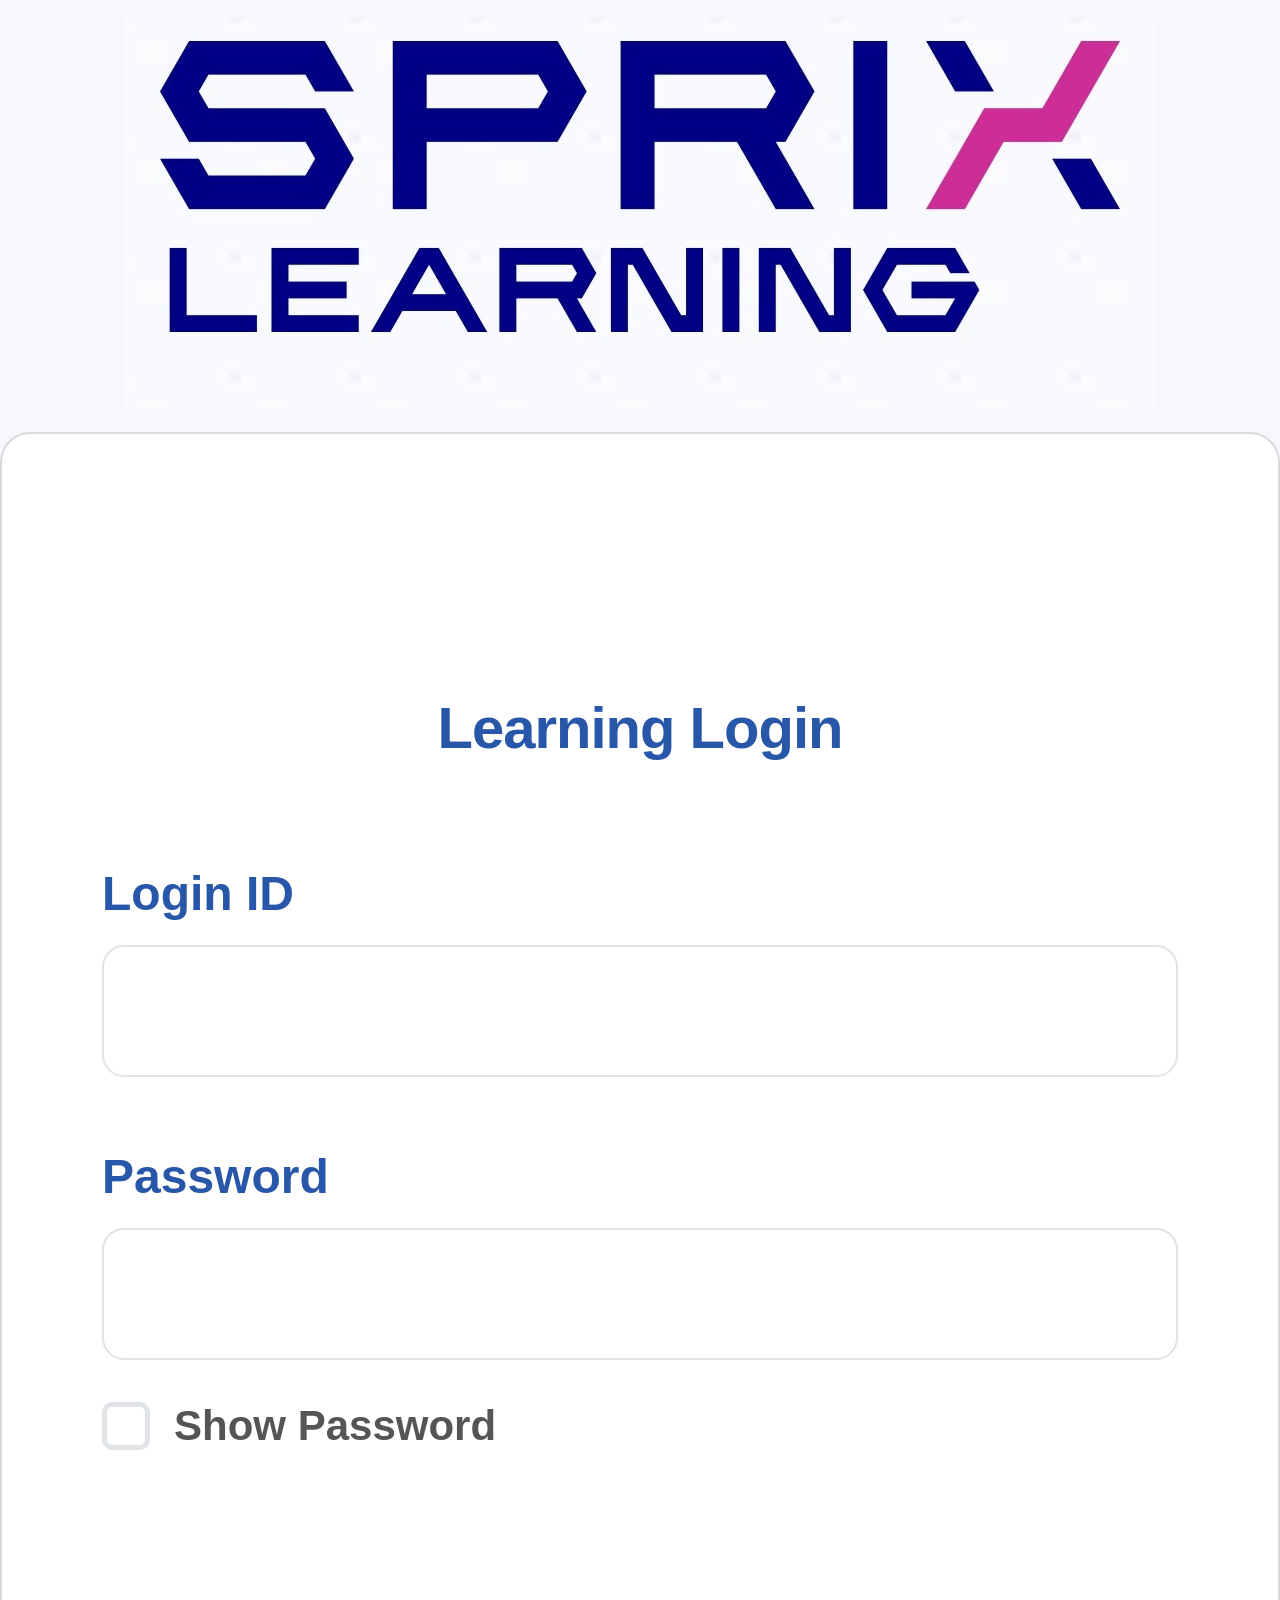
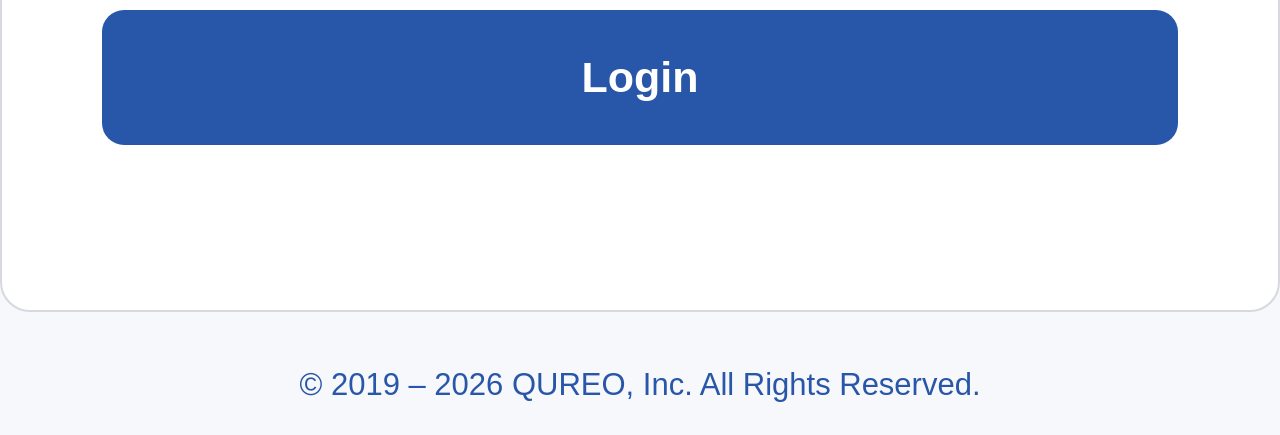
==== commit 800c1cde: "Add files via upload" ====
--- a/index.html
+++ b/index.html
@@ -58,38 +58,10 @@
 <script>
 const password=document.getElementById('password');
 document.getElementById('showPassword').addEventListener('change',function(){password.type=this.checked?'text':'password'});
-const STUDENT_ACCOUNTS=[{"password":"dC4eJ3?A","code":"475855142","name":"ابانوب اسامه حلمي حليم"},{"password":"R9w22wq?","code":"473991072","name":"ابراهيم احمد جابر ابراهيم"},{"password":"cP!?PeV5","code":"470803397","name":"ابراهيم احمد جويدة حسن"},{"password":"JYg!5t?Z","code":"464112501","name":"ابراهيم احمد حسن على عبد المجيد"},{"password":"WBc5W_NX","code":"469293815","name":"ابراهيم أدهم محمد ابراهيم"},{"password":"?q49EF78","code":"471402150","name":"ابراهيم السيد العمارى السيد محمد"},{"password":"q!3yMBVU","code":"483057513","name":"ابراهيم ايهاب فتحى فوزى"},{"password":"!6wpiMRb","code":"468302058","name":"ابراهيم عبد الحميد محمود عبد الحميد"},{"password":"GhYNY_6U","code":"475632493","name":"ابراهيم عوض عبد الوهاب مصطفى"},{"password":"bCDkAt5_","code":"469098246","name":"ابراهيم محمد ابراهيم سليمان"},{"password":"2b62_puU","code":"472975567","name":"ابراهيم محمد احمد ابو الوفا عمار"},{"password":"GL?q8V_L","code":"469125471","name":"ابراهيم محمود ابراهيم ابراهيم الشيمى"},{"password":"n_snMo5_","code":"477929741","name":"ابراهيم محمود خليفه محمد محمد"},{"password":"kU!Gq89b","code":"471075949","name":"ابراهيم يوسف محمد محمد"},{"password":"s9_B73Pk","code":"481626787","name":"احمد ابراهيم احمد ابراهيم محمد"},{"password":"Sm!4_Abc","code":"486597440","name":"احمد ابراهيم صابر ابراهيم"},{"password":"?VrQRT6X","code":"476598553","name":"احمد اسامه اسماعيل ابراهيم"},{"password":"A39!_?Wf","code":"471857598","name":"احمد اشرف رشاد احمد محمد"},{"password":"BHqC!3sT","code":"470670349","name":"احمد اشرف محمد يوسف"},{"password":"?!ViJC6q","code":"486593104","name":"احمد السعيد احمد مصباح"},{"password":"?rFHa2b9","code":"471848038","name":"أحمد السيد محمد أحمد عبد الحليم"},{"password":"HPQk_js6","code":"482540632","name":"احمد ايمن السيد السيد القشاش"},{"password":"Lpr3HqO!","code":"475845657","name":"احمد ايمن مصطفي محمد"},{"password":"w3kjsgT_","code":"472710012","name":"احمد تامر احمد ابو الفتوح"},{"password":"Zucg?s7S","code":"464365807","name":"احمد تامر صالح احمد"},{"password":"EWA5!pKC","code":"471833532","name":"احمد جابر رمضان محمد"},{"password":"3J_BYP!a","code":"471619926","name":"احمد حسام الدين احمد محمود"},{"password":"B_2Kq4qL","code":"477976384","name":"أحمد حسام الدين عبد الباسط عبد الله"},{"password":"P?pZfU79","code":"464013474","name":"أحمد حسام الطاهر عرقان"},{"password":"?sczZ4X!","code":"468351692","name":"احمد حسام محمد حلمى حامد محمد"},{"password":"z3TA!HUw","code":"472209690","name":"احمد حسن احمد محمد"},{"password":"2EaN!ZpK","code":"476627957","name":"أحمد حسن أحمد محمد عبد الرحمن"},{"password":"ELw5?XwJ","code":"471619984","name":"احمد حسن صابر عبد الغني"},{"password":"x67mR_sJ","code":"468662553","name":"أحمد حسن محمد مرسي محمد"},{"password":"_etk6Gsr","code":"470747787","name":"احمد حسن مصطفى رزق محمد"},{"password":"2!L4KSth","code":"471288111","name":"احمد حماده احمد عبد الفتاح محمد الزند"},{"password":"45HFh8f?","code":"470669899","name":"أحمد حمدى حسين رحاب"},{"password":"4Y!j2M3F","code":"471833296","name":"احمد خالد محمد محمود"},{"password":"t7!_3rwP","code":"471897052","name":"احمد خليفة احمد خضيرى"},{"password":"a6nVpzL!","code":"471179852","name":"احمد رضا احمد دسوقى على"},{"password":"j2jf_?2R","code":"471842142","name":"رضا أحمد على عبد الرحمن"},{"password":"BmdH9_K3","code":"471490605","name":"احمد سالم جاد فتح الله خليل"},{"password":"Cr_i7Dvs","code":"471356427","name":"أحمد سامح أحمد شعبان"},{"password":"a_ggQ2Jb","code":"463444405","name":"احمد سامح محمد عبدالحليم الليثى"},{"password":"4Vt_7L_Z","code":"472933776","name":"احمد سامى محمود سيد"},{"password":"v33u5Gv!","code":"471051170","name":"احمد سعد احمد محمد عبد الواحد"},{"password":"DvKF5kW!","code":"469129610","name":"احمد سمير رضوان كمال عبد الجيد"},{"password":"u6t?BTJk","code":"472368945","name":"احمد سمير مصطفي محمد"},{"password":"rrU2U!KK","code":"474308564","name":"احمد شريف حمزه السيد علي"},{"password":"?3h9zkuF","code":"502088409","name":"احمد صالح احمد محمد الحاجرى"},{"password":"wjVa_9ND","code":"485186480","name":"احمد صالح احمد"},{"password":"5d_z?KPe","code":"470978191","name":"احمد عادل عبدالخالق مصطفى الشريف"},{"password":"8kOfgRM?","code":"477258182","name":"احمد عبد الله حامد منصور"},{"password":"LgQ8C_Hx","code":"470642267","name":"احمد عبدالناصر السيد عباس"},{"password":"YiQ9a?Kv","code":"471340737","name":"احمد عبده رجب ابراهيم ابو سمره"},{"password":"D2wN3j_x","code":"471491453","name":"احمد عبد المنعم امين ابو سعده"},{"password":"tmUHf_!2","code":"472055584","name":"احمد ابو الفتوح عبد المجيد"},{"password":"bq_a8N6T","code":"470803413","name":"احمد علي السيد مصطفي"},{"password":"Fn8R_G37","code":"487360543","name":"احمد علي عبدالصابر علي السيد"},{"password":"q_4ytU3M","code":"470873884","name":"احمد عمران احمد بكر السيد مبروك"},{"password":"7sf4B!rN","code":"481962485","name":"الطالب صاحب الكود 481962485"},{"password":"9?nd87HH","code":"471073535","name":"الطالب صاحب الكود 471073535"},{"password":"_wV?Mda9","code":"469375706","name":"الطالب صاحب الكود 469375706"},{"password":"YaL7Hc!h","code":"472695747","name":"الطالب صاحب الكود 472695747"},{"password":"Ne_E9R54","code":"471374212","name":"الطالب صاحب الكود 471374212"},{"password":"jxMh6!T9","code":"471003791","name":"الطالب صاحب الكود 471003791"},{"password":"5eCR?QD6","code":"474737610","name":"الطالب صاحب الكود 474737610"},{"password":"9?Gdb73Q","code":"470691736","name":"الطالب صاحب الكود 470691736"},{"password":"?77z_VSv","code":"464368518","name":"الطالب صاحب الكود 464368518"},{"password":"T2Xww8!p","code":"472388711","name":"الطالب صاحب الكود 472388711"},{"password":"d?dC8_PV","code":"476618492","name":"الطالب صاحب الكود 476618492"},{"password":"R?rU6NXe","code":"468301983","name":"الطالب صاحب الكود 468301983"},{"password":"qMS??7b6","code":"476598353","name":"الطالب صاحب الكود 476598353"},{"password":"6A!XBaBh","code":"468662414","name":"الطالب صاحب الكود 468662414"},{"password":"UxJ?8m!g","code":"463918200","name":"الطالب صاحب الكود 463918200"},{"password":"922ypG!q","code":"477461363","name":"الطالب صاحب الكود 477461363"},{"password":"_RCwY7Nw","code":"468686231","name":"الطالب صاحب الكود 468686231"},{"password":"5_zS!cY?","code":"471628942","name":"الطالب صاحب الكود 471628942"},{"password":"y?MFv8ii","code":"470685255","name":"الطالب صاحب الكود 470685255"},{"password":"D6q_Mv6i","code":"477664833","name":"الطالب صاحب الكود 477664833"},{"password":"RXB?v6MJ","code":"470625159","name":"الطالب صاحب الكود 470625159"},{"password":"842SZbG?","code":"482721675","name":"الطالب صاحب الكود 482721675"},{"password":"S4M?mAKg","code":"463994933","name":"الطالب صاحب الكود 463994933"},{"password":"_NHCmZC4","code":"463866923","name":"الطالب صاحب الكود 463866923"},{"password":"?7q_8zuV","code":"472423152","name":"الطالب صاحب الكود 472423152"},{"password":"?9LqaY!u","code":"471628914","name":"الطالب صاحب الكود 471628914"},{"password":"bGK8?bk8","code":"470689451","name":"الطالب صاحب الكود 470689451"},{"password":"S4v_YHgV","code":"473047813","name":"الطالب صاحب الكود 473047813"},{"password":"B7_qu64i","code":"471842059","name":"الطالب صاحب الكود 471842059"},{"password":"gZ!f3RSn","code":"471843116","name":"الطالب صاحب الكود 471843116"},{"password":"vw2D_DWH","code":"473539008","name":"الطالب صاحب الكود 473539008"},{"password":"DCE9?x7?","code":"469302554","name":"الطالب صاحب الكود 469302554"},{"password":"Jjpk!8Ex","code":"477465095","name":"الطالب صاحب الكود 477465095"},{"password":"j7X_Sqm2","code":"470620893","name":"الطالب صاحب الكود 470620893"},{"password":"y?mNA?6q","code":"471703796","name":"الطالب صاحب الكود 471703796"},{"password":"g_xXKF7L","code":"471842103","name":"الطالب صاحب الكود 471842103"},{"password":"ghQ?K_T4","code":"486597458","name":"الطالب صاحب الكود 486597458"},{"password":"x_!X4J5u","code":"469972234","name":"الطالب صاحب الكود 469972234"},{"password":"9q6_uegD","code":"472697749","name":"الطالب صاحب الكود 472697749"},{"password":"A_E9qgw!","code":"468486555","name":"الطالب صاحب الكود 468486555"},{"password":"5Svs6xa_","code":"476632174","name":"الطالب صاحب الكود 476632174"},{"password":"eMyY!s8U","code":"463184544","name":"الطالب صاحب الكود 463184544"},{"password":"6kD?da_X","code":"473631368","name":"الطالب صاحب الكود 473631368"},{"password":"m_eEeh5P","code":"472961393","name":"الطالب صاحب الكود 472961393"},{"password":"dUKc?N7i","code":"468908633","name":"الطالب صاحب الكود 468908633"},{"password":"O?U_ZjN5","code":"472961530","name":"الطالب صاحب الكود 472961530"},{"password":"ACU!m2Ef","code":"471276558","name":"الطالب صاحب الكود 471276558"},{"password":"!K2u7hpJ","code":"464108851","name":"الطالب صاحب الكود 464108851"},{"password":"9nmHZ_hW","code":"470285216","name":"الطالب صاحب الكود 470285216"},{"password":"HY5cr?j8","code":"468945050","name":"الطالب صاحب الكود 468945050"},{"password":"9dCB?YMu","code":"486269416","name":"الطالب صاحب الكود 486269416"},{"password":"K_UsT5Lm","code":"476959044","name":"الطالب صاحب الكود 476959044"},{"password":"AkD8u!_z","code":"471083308","name":"الطالب صاحب الكود 471083308"},{"password":"F?s?dgn9","code":"471490691","name":"الطالب صاحب الكود 471490691"},{"password":"b7j!4Wdw","code":"469180678","name":"الطالب صاحب الكود 469180678"},{"password":"_Edm8KRH","code":"471502302","name":"الطالب صاحب الكود 471502302"},{"password":"d_Rgw9DF","code":"471182757","name":"الطالب صاحب الكود 471182757"},{"password":"u9Zp!_WU","code":"469127247","name":"الطالب صاحب الكود 469127247"},{"password":"2SUHq_aG","code":"464366452","name":"الطالب صاحب الكود 464366452"},{"password":"kKiXd4?A","code":"471609743","name":"الطالب صاحب الكود 471609743"},{"password":"cn!UvFj7","code":"470688516","name":"الطالب صاحب الكود 470688516"},{"password":"7jg!4aBv","code":"477977986","name":"الطالب صاحب الكود 477977986"},{"password":"4_RvtHJ_","code":"477985782","name":"الطالب صاحب الكود 477985782"},{"password":"ELkatU?5","code":"469123929","name":"الطالب صاحب الكود 469123929"},{"password":"bm_yQA9f","code":"471182773","name":"الطالب صاحب الكود 471182773"},{"password":"!jP6seMZ","code":"472852331","name":"الطالب صاحب الكود 472852331"},{"password":"T5Yp!GtD","code":"486269432","name":"الطالب صاحب الكود 486269432"},{"password":"tQ?hRg88","code":"472384660","name":"الطالب صاحب الكود 472384660"},{"password":"m2v?nK6?","code":"475613452","name":"الطالب صاحب الكود 475613452"},{"password":"3R4Mv_53","code":"476695851","name":"الطالب صاحب الكود 476695851"},{"password":"pN2XF_ZA","code":"464613947","name":"الطالب صاحب الكود 464613947"},{"password":"rH2E!fcv","code":"483057525","name":"الطالب صاحب الكود 483057525"},{"password":"t7nU__AY","code":"473428884","name":"الطالب صاحب الكود 473428884"},{"password":"zDu4HgV_","code":"464081746","name":"الطالب صاحب الكود 464081746"},{"password":"nKt6yvM!","code":"467887060","name":"الطالب صاحب الكود 467887060"},{"password":"UfNf4?UG","code":"469134556","name":"الطالب صاحب الكود 469134556"},{"password":"CZMd54?r","code":"472570833","name":"الطالب صاحب الكود 472570833"},{"password":"nM5B!pzr","code":"463835615","name":"الطالب صاحب الكود 463835615"},{"password":"DQBZcg5?","code":"469127647","name":"الطالب صاحب الكود 469127647"},{"password":"x8F3Mzh!","code":"487114815","name":"الطالب صاحب الكود 487114815"},{"password":"bpKr_h6p","code":"472852412","name":"الطالب صاحب الكود 472852412"},{"password":"t_4sC!kX","code":"485013563","name":"الطالب صاحب الكود 485013563"},{"password":"cmb_S7yR","code":"471483548","name":"الطالب صاحب الكود 471483548"},{"password":"K_k4Z?dS","code":"471875126","name":"الطالب صاحب الكود 471875126"},{"password":"!J3PgnLe","code":"471244049","name":"الطالب صاحب الكود 471244049"},{"password":"8B4H!Vut","code":"463142749","name":"الطالب صاحب الكود 463142749"},{"password":"3!u6c!Vv","code":"470875035","name":"الطالب صاحب الكود 470875035"},{"password":"pMgEj?u4","code":"471356566","name":"الطالب صاحب الكود 471356566"},{"password":"D7QAkV!E","code":"463226696","name":"الطالب صاحب الكود 463226696"},{"password":"K?9Yu28n","code":"469005064","name":"الطالب صاحب الكود 469005064"},{"password":"cSrcd4S!","code":"472697791","name":"الطالب صاحب الكود 472697791"},{"password":"Dgs8c2D?","code":"471232175","name":"الطالب صاحب الكود 471232175"},{"password":"UGpc7M_7","code":"486597473","name":"الطالب صاحب الكود 486597473"},{"password":"4m?b5zJG","code":"472697198","name":"الطالب صاحب الكود 472697198"},{"password":"_Xwu8Nad","code":"469145131","name":"الطالب صاحب الكود 469145131"},{"password":"zTbuUh6_","code":"482638370","name":"الطالب صاحب الكود 482638370"},{"password":"nMMVr3!2","code":"472965046","name":"الطالب صاحب الكود 472965046"},{"password":"Rx?u49Mv","code":"481711568","name":"الطالب صاحب الكود 481711568"},{"password":"_VnZ3NaU","code":"469148375","name":"الطالب صاحب الكود 469148375"},{"password":"s_eBmY7?","code":"463991356","name":"الطالب صاحب الكود 463991356"},{"password":"!9r9MTUj","code":"470808082","name":"الطالب صاحب الكود 470808082"},{"password":"FM4B7xx!","code":"471170541","name":"الطالب صاحب الكود 471170541"},{"password":"F?7BcymG","code":"472965902","name":"الطالب صاحب الكود 472965902"},{"password":"Pr5_MKc6","code":"469128754","name":"الطالب صاحب الكود 469128754"},{"password":"a!9UA3Jz","code":"486875285","name":"الطالب صاحب الكود 486875285"},{"password":"S2TE_vmE","code":"464117898","name":"الطالب صاحب الكود 464117898"},{"password":"cY7gSuZ!","code":"477977963","name":"الطالب صاحب الكود 477977963"},{"password":"S9?QPzRw","code":"463199816","name":"الطالب صاحب الكود 463199816"},{"password":"5Z7eb!cp","code":"472997073","name":"الطالب صاحب الكود 472997073"},{"password":"zMT37d_j","code":"468934571","name":"الطالب صاحب الكود 468934571"},{"password":"?tKvQ6QX","code":"471609673","name":"الطالب صاحب الكود 471609673"},{"password":"7zHhTj!!","code":"473275708","name":"الطالب صاحب الكود 473275708"},{"password":"3t6k?H2D","code":"487119370","name":"الطالب صاحب الكود 487119370"},{"password":"ec_kK3V6","code":"470285199","name":"الطالب صاحب الكود 470285199"},{"password":"qT8K5z?!","code":"464114577","name":"الطالب صاحب الكود 464114577"},{"password":"zg2!qvSA","code":"477847516","name":"الطالب صاحب الكود 477847516"},{"password":"!eVQnda4","code":"464366755","name":"الطالب صاحب الكود 464366755"},{"password":"Xt95?wyq","code":"482721681","name":"الطالب صاحب الكود 482721681"},{"password":"V4_OGpKe","code":"470806095","name":"الطالب صاحب الكود 470806095"},{"password":"Eps2?Wz4","code":"464496097","name":"الطالب صاحب الكود 464496097"},{"password":"_hA3wDXU","code":"473280605","name":"الطالب صاحب الكود 473280605"},{"password":"pWzEx8Y!","code":"471971845","name":"الطالب صاحب الكود 471971845"},{"password":"JA9Ub!H7","code":"463808213","name":"الطالب صاحب الكود 463808213"},{"password":"quse8?CG","code":"471792100","name":"الطالب صاحب الكود 471792100"},{"password":"y864Fs_E","code":"477986272","name":"الطالب صاحب الكود 477986272"},{"password":"n?9kBQxm","code":"470885361","name":"الطالب صاحب الكود 470885361"},{"password":"Q7_aK92q","code":"472967710","name":"الطالب صاحب الكود 472967710"},{"password":"!Uk9DRg9","code":"471747175","name":"الطالب صاحب الكود 471747175"},{"password":"EiMq_?F9","code":"477977955","name":"الطالب صاحب الكود 477977955"},{"password":"!VKci6i8","code":"472968164","name":"الطالب صاحب الكود 472968164"},{"password":"8cmT!k8r","code":"463245610","name":"الطالب صاحب الكود 463245610"},{"password":"FQRX3_uz","code":"472824809","name":"الطالب صاحب الكود 472824809"},{"password":"UA3tL?cD","code":"469123962","name":"الطالب صاحب الكود 469123962"},{"password":"fW!3WbBt","code":"472865201","name":"الطالب صاحب الكود 472865201"},{"password":"MHn!WDd8","code":"486996747","name":"الطالب صاحب الكود 486996747"},{"password":"Ra8z26?!","code":"477976413","name":"الطالب صاحب الكود 477976413"},{"password":"Y7Ei4Eh!","code":"472483512","name":"الطالب صاحب الكود 472483512"},{"password":"FjxR!3v3","code":"470981465","name":"الطالب صاحب الكود 470981465"},{"password":"6N!U2xjD","code":"467794902","name":"الطالب صاحب الكود 467794902"},{"password":"3_zGBj7v","code":"486680013","name":"الطالب صاحب الكود 486680013"},{"password":"M47!!m_r","code":"482795882","name":"الطالب صاحب الكود 482795882"},{"password":"9Nm_?LR4","code":"483110431","name":"الطالب صاحب الكود 483110431"},{"password":"9kKX4?Ad","code":"464367036","name":"الطالب صاحب الكود 464367036"},{"password":"7hRuU!5M","code":"472982048","name":"الطالب صاحب الكود 472982048"},{"password":"c2Q3DC_H","code":"472702141","name":"الطالب صاحب الكود 472702141"},{"password":"W?NN4aFz","code":"472207294","name":"الطالب صاحب الكود 472207294"},{"password":"bmaRXH_2","code":"474225583","name":"الطالب صاحب الكود 474225583"},{"password":"_6fXjVds","code":"471848800","name":"الطالب صاحب الكود 471848800"},{"password":"J?SsjEu7","code":"471357266","name":"الطالب صاحب الكود 471357266"},{"password":"_sH8__m8","code":"469134587","name":"الطالب صاحب الكود 469134587"},{"password":"7Q??VJki","code":"471157863","name":"الطالب صاحب الكود 471157863"},{"password":"7Phu2t?J","code":"472695613","name":"الطالب صاحب الكود 472695613"},{"password":"nKxp_a4G","code":"468051984","name":"الطالب صاحب الكود 468051984"},{"password":"pSkyh2_Z","code":"463121677","name":"الطالب صاحب الكود 463121677"},{"password":"u8kZvMK_","code":"469145417","name":"الطالب صاحب الكود 469145417"},{"password":"!ngb9_P9","code":"472081531","name":"الطالب صاحب الكود 472081531"},{"password":"zH_Ya_9P","code":"471485254","name":"الطالب صاحب الكود 471485254"},{"password":"c64_LqTs","code":"471328515","name":"الطالب صاحب الكود 471328515"},{"password":"3Ui85f?F","code":"470905093","name":"الطالب صاحب الكود 470905093"},{"password":"F_L4rCyK","code":"463069362","name":"الطالب صاحب الكود 463069362"},{"password":"J2uGRue?","code":"475855064","name":"الطالب صاحب الكود 475855064"},{"password":"m!Y22!Cv","code":"472969595","name":"الطالب صاحب الكود 472969595"},{"password":"r9Es?g4B","code":"464117742","name":"الطالب صاحب الكود 464117742"},{"password":"5uru8j!X","code":"470663660","name":"الطالب صاحب الكود 470663660"},{"password":"6n__fzUw","code":"473034847","name":"الطالب صاحب الكود 473034847"},{"password":"mXk!h32g","code":"470788806","name":"الطالب صاحب الكود 470788806"},{"password":"64vaj_CL","code":"475846048","name":"الطالب صاحب الكود 475846048"},{"password":"u2Pp?tJL","code":"464358876","name":"الطالب صاحب الكود 464358876"},{"password":"fsMV_8dR","code":"471804569","name":"الطالب صاحب الكود 471804569"},{"password":"bEh_4AxX","code":"473735778","name":"الطالب صاحب الكود 473735778"},{"password":"P_NH2pcp","code":"470981402","name":"الطالب صاحب الكود 470981402"},{"password":"ws3!bEHA","code":"473400407","name":"الطالب صاحب الكود 473400407"},{"password":"Z_z6jMT3","code":"472826533","name":"الطالب صاحب الكود 472826533"},{"password":"4_pMrv?W","code":"469830909","name":"الطالب صاحب الكود 469830909"},{"password":"B_9pHS8?","code":"471307954","name":"الطالب صاحب الكود 471307954"},{"password":"b7?F!7nr","code":"464615570","name":"الطالب صاحب الكود 464615570"},{"password":"9y3N6!Zs","code":"469128865","name":"الطالب صاحب الكود 469128865"},{"password":"Ze5vEmH?","code":"474157302","name":"الطالب صاحب الكود 474157302"},{"password":"SEac6_eY","code":"470853754","name":"الطالب صاحب الكود 470853754"},{"password":"3P_Mzgca","code":"471474142","name":"الطالب صاحب الكود 471474142"},{"password":"3??AnY4f","code":"472182475","name":"الطالب صاحب الكود 472182475"},{"password":"gn!ntX4S","code":"463585128","name":"الطالب صاحب الكود 463585128"},{"password":"V_5MHUWv","code":"486394475","name":"الطالب صاحب الكود 486394475"},{"password":"TjC4?oZ_","code":"473048806","name":"الطالب صاحب الكود 473048806"},{"password":"Ra_WX4qw","code":"468591700","name":"الطالب صاحب الكود 468591700"},{"password":"!3JKhhCB","code":"476210000","name":"الطالب صاحب الكود 476210000"},{"password":"Zm4U?YuS","code":"475656903","name":"الطالب صاحب الكود 475656903"},{"password":"9!iEGuqF","code":"469126311","name":"الطالب صاحب الكود 469126311"},{"password":"_KS9y56_","code":"469134624","name":"الطالب صاحب الكود 469134624"},{"password":"Jg62s!Th","code":"487192844","name":"الطالب صاحب الكود 487192844"},{"password":"_w7zx5Gt","code":"474149402","name":"الطالب صاحب الكود 474149402"},{"password":"pD?j3?Yg","code":"468934059","name":"الطالب صاحب الكود 468934059"},{"password":"_294ZeT!","code":"469103830","name":"الطالب صاحب الكود 469103830"},{"password":"D?8ckbpF","code":"464430873","name":"الطالب صاحب الكود 464430873"},{"password":"?cq2XgCn","code":"473401116","name":"الطالب صاحب الكود 473401116"},{"password":"72_ZQbR7","code":"472056352","name":"الطالب صاحب الكود 472056352"},{"password":"JiGGJ_w6","code":"463986684","name":"الطالب صاحب الكود 463986684"},{"password":"t_c3RCQX","code":"487197902","name":"الطالب صاحب الكود 487197902"},{"password":"vX?9KP7H","code":"470874386","name":"الطالب صاحب الكود 470874386"},{"password":"?43B9uWy","code":"486996877","name":"الطالب صاحب الكود 486996877"},{"password":"4__T5Udw","code":"464496261","name":"الطالب صاحب الكود 464496261"},{"password":"5StR54?!","code":"472268099","name":"الطالب صاحب الكود 472268099"},{"password":"hn5aDRC!","code":"472483886","name":"الطالب صاحب الكود 472483886"},{"password":"q?A56Fgn","code":"472696911","name":"الطالب صاحب الكود 472696911"},{"password":"yau?f4ZC","code":"474739453","name":"الطالب صاحب الكود 474739453"},{"password":"55Bcsj_u","code":"471306520","name":"الطالب صاحب الكود 471306520"},{"password":"E49fzU??","code":"469830849","name":"الطالب صاحب الكود 469830849"},{"password":"pEH7?_Pm","code":"477466071","name":"الطالب صاحب الكود 477466071"},{"password":"f5gCw__N","code":"468593669","name":"الطالب صاحب الكود 468593669"},{"password":"2_DrttFN","code":"468688391","name":"الطالب صاحب الكود 468688391"},{"password":"b79!E76_","code":"477976162","name":"الطالب صاحب الكود 477976162"},{"password":"Pszn?8xE","code":"470914352","name":"الطالب صاحب الكود 470914352"},{"password":"6H2eaya_","code":"486680027","name":"الطالب صاحب الكود 486680027"},{"password":"6Ta!rHw2","code":"469127977","name":"الطالب صاحب الكود 469127977"},{"password":"Bnne_6R4","code":"464113522","name":"الطالب صاحب الكود 464113522"},{"password":"oQY9ut_u","code":"471842757","name":"الطالب صاحب الكود 471842757"},{"password":"sCa?R3!Z","code":"469132203","name":"الطالب صاحب الكود 469132203"},{"password":"8QvyjZ?!","code":"472483921","name":"الطالب صاحب الكود 472483921"},{"password":"_XM9WSx4","code":"471847999","name":"الطالب صاحب الكود 471847999"},{"password":"A!26tFF6","code":"469132288","name":"الطالب صاحب الكود 469132288"},{"password":"!WdGs6Xq","code":"471842024","name":"الطالب صاحب الكود 471842024"},{"password":"u4!QEw!A","code":"471310454","name":"الطالب صاحب الكود 471310454"},{"password":"!5EWpnZq","code":"471308025","name":"الطالب صاحب الكود 471308025"},{"password":"_k_2YNmB","code":"464615406","name":"الطالب صاحب الكود 464615406"},{"password":"z7F?dHHe","code":"473403058","name":"الطالب صاحب الكود 473403058"},{"password":"8_G6fTzX","code":"464423253","name":"الطالب صاحب الكود 464423253"},{"password":"aeQ_5799","code":"470877322","name":"الطالب صاحب الكود 470877322"},{"password":"8H!cJrv7","code":"471433408","name":"الطالب صاحب الكود 471433408"},{"password":"RCTSJ4!m","code":"477466994","name":"الطالب صاحب الكود 477466994"},{"password":"GZt4eGO!","code":"472998919","name":"الطالب صاحب الكود 472998919"},{"password":"r7vZU_zy","code":"486597528","name":"الطالب صاحب الكود 486597528"},{"password":"fP!fQ3q6","code":"470806259","name":"الطالب صاحب الكود 470806259"},{"password":"22TuP_Rb","code":"471052907","name":"الطالب صاحب الكود 471052907"},{"password":"zaZ!QC8u","code":"476618876","name":"الطالب صاحب الكود 476618876"},{"password":"dtPf?C8X","code":"464436746","name":"الطالب صاحب الكود 464436746"},{"password":"t?J2RX7m","code":"464357231","name":"الطالب صاحب الكود 464357231"},{"password":"Pp?bC63L","code":"486584061","name":"الطالب صاحب الكود 486584061"},{"password":"G6H?gQU!","code":"463986997","name":"الطالب صاحب الكود 463986997"},{"password":"fMh?X2uc","code":"473079483","name":"الطالب صاحب الكود 473079483"},{"password":"S4ccN?dS","code":"471169452","name":"الطالب صاحب الكود 471169452"},{"password":"Zi_6QrKT","code":"473573649","name":"الطالب صاحب الكود 473573649"},{"password":"zx!M6Jra","code":"471792234","name":"الطالب صاحب الكود 471792234"},{"password":"99Snv_VY","code":"471848050","name":"الطالب صاحب الكود 471848050"},{"password":"!9USX_fX","code":"471609688","name":"الطالب صاحب الكود 471609688"},{"password":"K_XUZs3w","code":"472975939","name":"الطالب صاحب الكود 472975939"},{"password":"FA8u7Bm!","code":"498333270","name":"الطالب صاحب الكود 498333270"},{"password":"C2qBe?Z?","code":"472864512","name":"الطالب صاحب الكود 472864512"},{"password":"!Peh_5mB","code":"464366998","name":"الطالب صاحب الكود 464366998"},{"password":"Wkwx?mQ3","code":"487187653","name":"الطالب صاحب الكود 487187653"},{"password":"gcF2_goX","code":"469927433","name":"الطالب صاحب الكود 469927433"},{"password":"?!FBE9qT","code":"473631364","name":"الطالب صاحب الكود 473631364"},{"password":"DDyX3Mw?","code":"471388800","name":"الطالب صاحب الكود 471388800"},{"password":"_NGQ7mQn","code":"471955246","name":"الطالب صاحب الكود 471955246"},{"password":"KZBk35g?","code":"469124590","name":"الطالب صاحب الكود 469124590"},{"password":"p9Dh_5j9","code":"487120021","name":"الطالب صاحب الكود 487120021"},{"password":"V9s3y_FN","code":"471473545","name":"الطالب صاحب الكود 471473545"},{"password":"UU5seQN!","code":"470698329","name":"الطالب صاحب الكود 470698329"},{"password":"pY_Z?FG9","code":"471833625","name":"الطالب صاحب الكود 471833625"},{"password":"eDp_df7B","code":"476829020","name":"الطالب صاحب الكود 476829020"},{"password":"A22QzMz!","code":"471418006","name":"الطالب صاحب الكود 471418006"},{"password":"TS!8vzQw","code":"482796016","name":"الطالب صاحب الكود 482796016"},{"password":"HsX!9T_y","code":"477664846","name":"الطالب صاحب الكود 477664846"},{"password":"_57Sg9fX","code":"472451971","name":"الطالب صاحب الكود 472451971"},{"password":"qv7N!8wN","code":"470601987","name":"الطالب صاحب الكود 470601987"},{"password":"V!uk4gXH","code":"471473651","name":"الطالب صاحب الكود 471473651"},{"password":"3?CdEW2z","code":"468006812","name":"الطالب صاحب الكود 468006812"},{"password":"!iM72Tvr","code":"471231172","name":"الطالب صاحب الكود 471231172"},{"password":"_m5Ny!ag","code":"472696852","name":"الطالب صاحب الكود 472696852"},{"password":"_mKq8KVf","code":"486034534","name":"الطالب صاحب الكود 486034534"},{"password":"h?S8KEQE","code":"472695930","name":"الطالب صاحب الكود 472695930"},{"password":"6zkebZ?s","code":"472429089","name":"الطالب صاحب الكود 472429089"},{"password":"biJ!CS6G","code":"464369054","name":"الطالب صاحب الكود 464369054"},{"password":"uxnA4pP!","code":"482796028","name":"الطالب صاحب الكود 482796028"},{"password":"?9riQRif","code":"484699699","name":"الطالب صاحب الكود 484699699"},{"password":"ADhtB_7m","code":"471182872","name":"الطالب صاحب الكود 471182872"},{"password":"kGL2c?6j","code":"477976326","name":"الطالب صاحب الكود 477976326"},{"password":"G39cRg5?","code":"468661700","name":"الطالب صاحب الكود 468661700"},{"password":"Wi?34gw!","code":"483110420","name":"الطالب صاحب الكود 483110420"},{"password":"n5MdPq?L","code":"464437070","name":"الطالب صاحب الكود 464437070"},{"password":"dR98gZ!4","code":"472202160","name":"الطالب صاحب الكود 472202160"},{"password":"xX3Xix?t","code":"465073244","name":"الطالب صاحب الكود 465073244"},{"password":"eCkb_v8B","code":"472697928","name":"الطالب صاحب الكود 472697928"},{"password":"Z7bq!yF!","code":"464437126","name":"الطالب صاحب الكود 464437126"},{"password":"fFN36!GP","code":"477508418","name":"الطالب صاحب الكود 477508418"},{"password":"9M3!jPPQ","code":"471897480","name":"الطالب صاحب الكود 471897480"},{"password":"46!wmUew","code":"470806821","name":"الطالب صاحب الكود 470806821"},{"password":"W9vgbd_J","code":"477467046","name":"الطالب صاحب الكود 477467046"},{"password":"8Jtb_LLf","code":"473410786","name":"الطالب صاحب الكود 473410786"},{"password":"!Wk7Mdrv","code":"471955424","name":"الطالب صاحب الكود 471955424"},{"password":"k2Ab_e8x","code":"472428624","name":"الطالب صاحب الكود 472428624"},{"password":"kDJ?3AmV","code":"471768432","name":"الطالب صاحب الكود 471768432"},{"password":"6N!yRaMV","code":"472787052","name":"الطالب صاحب الكود 472787052"},{"password":"mh5J_RNA","code":"463576276","name":"الطالب صاحب الكود 463576276"},{"password":"?5deGU!Y","code":"469126549","name":"الطالب صاحب الكود 469126549"},{"password":"qQX6Es2!","code":"463762485","name":"الطالب صاحب الكود 463762485"},{"password":"9rSk4F!H","code":"469127810","name":"الطالب صاحب الكود 469127810"},{"password":"C56ncz2_","code":"469145327","name":"الطالب صاحب الكود 469145327"},{"password":"LjnvZn?8","code":"469134721","name":"الطالب صاحب الكود 469134721"},{"password":"eTb?DuZ2","code":"463867186","name":"الطالب صاحب الكود 463867186"},{"password":"32?bcUJh","code":"480908063","name":"الطالب صاحب الكود 480908063"},{"password":"!76hiOUa","code":"471275959","name":"الطالب صاحب الكود 471275959"},{"password":"VMrL3Q?i","code":"472707990","name":"الطالب صاحب الكود 472707990"},{"password":"vK!rVL3s","code":"471629158","name":"الطالب صاحب الكود 471629158"},{"password":"55Ca7G?6","code":"477465592","name":"الطالب صاحب الكود 477465592"},{"password":"BBNf49?N","code":"472672580","name":"الطالب صاحب الكود 472672580"},{"password":"f7!RbNHn","code":"478001775","name":"الطالب صاحب الكود 478001775"},{"password":"Q8tMqg3?","code":"471358527","name":"الطالب صاحب الكود 471358527"},{"password":"!kEqmsE6","code":"470950753","name":"الطالب صاحب الكود 470950753"},{"password":"EN8_fHkf","code":"473216652","name":"الطالب صاحب الكود 473216652"},{"password":"eiRCCq!5","code":"470693379","name":"الطالب صاحب الكود 470693379"},{"password":"n!H_bW2F","code":"475613559","name":"الطالب صاحب الكود 475613559"},{"password":"Y4n_9Hwf","code":"486597596","name":"الطالب صاحب الكود 486597596"},{"password":"j55C?MaJ","code":"471540348","name":"الطالب صاحب الكود 471540348"},{"password":"wNA!_zt3","code":"464979594","name":"الطالب صاحب الكود 464979594"},{"password":"7y5v_nBv","code":"472210090","name":"الطالب صاحب الكود 472210090"},{"password":"Rk?nZB33","code":"468593879","name":"الطالب صاحب الكود 468593879"},{"password":"sEeD?m6r","code":"467222881","name":"الطالب صاحب الكود 467222881"},{"password":"_j88AQG7","code":"463695550","name":"الطالب صاحب الكود 463695550"},{"password":"78KzGs?x","code":"486597606","name":"الطالب صاحب الكود 486597606"},{"password":"!qacVAW6","code":"486597634","name":"الطالب صاحب الكود 486597634"},{"password":"E?vtQ8QA","code":"475854245","name":"الطالب صاحب الكود 475854245"},{"password":"z66R_Bnh","code":"481019396","name":"الطالب صاحب الكود 481019396"},{"password":"WX8skp?f","code":"473629946","name":"الطالب صاحب الكود 473629946"},{"password":"?KXXC9y8","code":"475774902","name":"الطالب صاحب الكود 475774902"},{"password":"535_qKzc","code":"471200737","name":"الطالب صاحب الكود 471200737"},{"password":"QXmg?3RS","code":"483057592","name":"الطالب صاحب الكود 483057592"},{"password":"Lr!H7trN","code":"474746228","name":"الطالب صاحب الكود 474746228"},{"password":"7WDWcy!k","code":"472697994","name":"الطالب صاحب الكود 472697994"},{"password":"mnS_UT66","code":"473141419","name":"الطالب صاحب الكود 473141419"},{"password":"mU!8x_Un","code":"462847668","name":"الطالب صاحب الكود 462847668"},{"password":"SHFE?rX9","code":"471475308","name":"الطالب صاحب الكود 471475308"},{"password":"k!42JaaF","code":"485922330","name":"الطالب صاحب الكود 485922330"},{"password":"3!86ufQy","code":"482796042","name":"الطالب صاحب الكود 482796042"},{"password":"2SuN?z!B","code":"471317173","name":"الطالب صاحب الكود 471317173"},{"password":"!_9ACsuh","code":"473629300","name":"الطالب صاحب الكود 473629300"},{"password":"sgtGg6u_","code":"472389049","name":"الطالب صاحب الكود 472389049"},{"password":"ngrp_9KZ","code":"486875207","name":"الطالب صاحب الكود 486875207"},{"password":"Vrm9HQ!j","code":"469145906","name":"الطالب صاحب الكود 469145906"},{"password":"J?W_QJa5","code":"468307881","name":"الطالب صاحب الكود 468307881"},{"password":"N?cpLrU5","code":"474746421","name":"الطالب صاحب الكود 474746421"},{"password":"Z2am?hRZ","code":"475970635","name":"الطالب صاحب الكود 475970635"},{"password":"qH?Y4jJw","code":"475613488","name":"الطالب صاحب الكود 475613488"},{"password":"_YrKix4Q","code":"471619965","name":"الطالب صاحب الكود 471619965"},{"password":"ht!3Y5xQ","code":"471052003","name":"الطالب صاحب الكود 471052003"},{"password":"Z!LsXkp8","code":"471672200","name":"الطالب صاحب الكود 471672200"},{"password":"VU6dW26?","code":"468680973","name":"الطالب صاحب الكود 468680973"},{"password":"J!22pzaJ","code":"471003163","name":"الطالب صاحب الكود 471003163"},{"password":"rP43L5J_","code":"472683609","name":"الطالب صاحب الكود 472683609"},{"password":"r?p!5wAx","code":"469149366","name":"الطالب صاحب الكود 469149366"},{"password":"!usJd5yb","code":"469099001","name":"الطالب صاحب الكود 469099001"},{"password":"8aZ26?Rt","code":"470675508","name":"الطالب صاحب الكود 470675508"},{"password":"gm9X!48e","code":"469143820","name":"الطالب صاحب الكود 469143820"},{"password":"V!3nXrjS","code":"482208031","name":"الطالب صاحب الكود 482208031"},{"password":"_!wZGNj5","code":"472682835","name":"الطالب صاحب الكود 472682835"},{"password":"!qJtx5fP","code":"463105755","name":"الطالب صاحب الكود 463105755"},{"password":"vta7Z_YY","code":"469972454","name":"الطالب صاحب الكود 469972454"},{"password":"d_Aa5nhm","code":"473264268","name":"الطالب صاحب الكود 473264268"},{"password":"AD3Mbxf?","code":"470675183","name":"الطالب صاحب الكود 470675183"},{"password":"YBSX5x?a","code":"473001261","name":"الطالب صاحب الكود 473001261"},{"password":"Z_g2zEHa","code":"463069257","name":"الطالب صاحب الكود 463069257"},{"password":"JK78abN?","code":"470888226","name":"الطالب صاحب الكود 470888226"},{"password":"vGqz__6J","code":"463682198","name":"الطالب صاحب الكود 463682198"},{"password":"9hC5Q!Ju","code":"472707437","name":"الطالب صاحب الكود 472707437"},{"password":"_hZd5RCR","code":"486597727","name":"الطالب صاحب الكود 486597727"},{"password":"vyytf3D?","code":"471003676","name":"الطالب صاحب الكود 471003676"},{"password":"5EfKS_jr","code":"486597742","name":"الطالب صاحب الكود 486597742"},{"password":"X4c!R23w","code":"482454273","name":"الطالب صاحب الكود 482454273"},{"password":"_sb7cVFJ","code":"467505793","name":"الطالب صاحب الكود 467505793"},{"password":"XuM?q4g8","code":"472782275","name":"الطالب صاحب الكود 472782275"},{"password":"rsr8Km!t","code":"470902900","name":"الطالب صاحب الكود 470902900"},{"password":"rMyKU?Q4","code":"472264562","name":"الطالب صاحب الكود 472264562"},{"password":"5DWrmky_","code":"470612139","name":"الطالب صاحب الكود 470612139"},{"password":"3KGgu5!H","code":"459707410","name":"الطالب صاحب الكود 459707410"},{"password":"2bA_d_aU","code":"486597720","name":"الطالب صاحب الكود 486597720"},{"password":"9zbmD?ik","code":"475613703","name":"الطالب صاحب الكود 475613703"},{"password":"_?fwM9v4","code":"480773920","name":"الطالب صاحب الكود 480773920"},{"password":"_6C4SAvf","code":"482796060","name":"الطالب صاحب الكود 482796060"},{"password":"j_YX4aWf","code":"474021882","name":"الطالب صاحب الكود 474021882"},{"password":"rmgfKu_9","code":"471609757","name":"الطالب صاحب الكود 471609757"},{"password":"2qwaH!t!","code":"464363429","name":"الطالب صاحب الكود 464363429"},{"password":"cN4?sXvv","code":"469830741","name":"الطالب صاحب الكود 469830741"},{"password":"P_q!Yb2L","code":"463196352","name":"الطالب صاحب الكود 463196352"},{"password":"76qnz?_N","code":"487264641","name":"الطالب صاحب الكود 487264641"},{"password":"9mD!nvjw","code":"483057604","name":"الطالب صاحب الكود 483057604"},{"password":"Gi4Mrd_G","code":"467608564","name":"الطالب صاحب الكود 467608564"},{"password":"N_jw7pWD","code":"472681690","name":"الطالب صاحب الكود 472681690"},{"password":"cER_hmc3","code":"474371614","name":"الطالب صاحب الكود 474371614"},{"password":"6C3Jh5!i","code":"469651665","name":"الطالب صاحب الكود 469651665"},{"password":"6z?V9Tu?","code":"485983324","name":"الطالب صاحب الكود 485983324"},{"password":"B?9L5rdt","code":"472863115","name":"الطالب صاحب الكود 472863115"},{"password":"_kBz3C8J","code":"469127786","name":"الطالب صاحب الكود 469127786"},{"password":"gtdXy_6T","code":"473144249","name":"الطالب صاحب الكود 473144249"},{"password":"KYDjxj9_","code":"474747051","name":"الطالب صاحب الكود 474747051"},{"password":"Cj9ZhRu?","code":"464421843","name":"الطالب صاحب الكود 464421843"},{"password":"eb_G25Pb","code":"463669989","name":"الطالب صاحب الكود 463669989"},{"password":"!4Wcw5hG","code":"483057619","name":"الطالب صاحب الكود 483057619"},{"password":"??rg9ZgD","code":"472485157","name":"الطالب صاحب الكود 472485157"},{"password":"?ssB82mu","code":"468810411","name":"الطالب صاحب الكود 468810411"},{"password":"_86xgV7G","code":"473076941","name":"الطالب صاحب الكود 473076941"},{"password":"bK_smGE8","code":"471640382","name":"الطالب صاحب الكود 471640382"},{"password":"P8VeKM2?","code":"469103046","name":"الطالب صاحب الكود 469103046"},{"password":"Ukm5ub_r","code":"464438178","name":"الطالب صاحب الكود 464438178"},{"password":"3myK!5YJ","code":"463755747","name":"الطالب صاحب الكود 463755747"},{"password":"3TXEe5!q","code":"487119462","name":"الطالب صاحب الكود 487119462"},{"password":"ed_8qhfB","code":"469556334","name":"الطالب صاحب الكود 469556334"},{"password":"M4pE!SdA","code":"473144549","name":"الطالب صاحب الكود 473144549"},{"password":"Fw?3ZQJy","code":"473144642","name":"الطالب صاحب الكود 473144642"},{"password":"n_F366YP","code":"471003696","name":"الطالب صاحب الكود 471003696"},{"password":"gAEa4!fd","code":"463985834","name":"الطالب صاحب الكود 463985834"},{"password":"HyJ!9NqM","code":"471276311","name":"الطالب صاحب الكود 471276311"},{"password":"kC2!VgZB","code":"484870324","name":"الطالب صاحب الكود 484870324"},{"password":"9MTN5Tz!","code":"472979804","name":"الطالب صاحب الكود 472979804"},{"password":"b6?NXzj3","code":"473364193","name":"الطالب صاحب الكود 473364193"},{"password":"4aeTmp?X","code":"471472139","name":"الطالب صاحب الكود 471472139"},{"password":"?8NHAmam","code":"473630460","name":"الطالب صاحب الكود 473630460"},{"password":"g8!Bh298","code":"469162819","name":"الطالب صاحب الكود 469162819"},{"password":"yANb4?iC","code":"472699547","name":"الطالب صاحب الكود 472699547"},{"password":"AY9MTPj?","code":"471003947","name":"الطالب صاحب الكود 471003947"},{"password":"?e6XWhVH","code":"472389205","name":"الطالب صاحب الكود 472389205"},{"password":"74_F4ndh","code":"483057633","name":"الطالب صاحب الكود 483057633"},{"password":"W3Nb6w!5","code":"472368689","name":"الطالب صاحب الكود 472368689"},{"password":"sKYJwX4!","code":"469146498","name":"الطالب صاحب الكود 469146498"},{"password":"T6K_frQ7","code":"463947575","name":"الطالب صاحب الكود 463947575"},{"password":"jKTh?Z4b","code":"463195314","name":"الطالب صاحب الكود 463195314"},{"password":"kSN_GQ6j","code":"470996753","name":"الطالب صاحب الكود 470996753"},{"password":"sCb4C?8q","code":"465529090","name":"الطالب صاحب الكود 465529090"},{"password":"th?TTY5t","code":"473146512","name":"الطالب صاحب الكود 473146512"},{"password":"7EY7_7Xx","code":"472409307","name":"الطالب صاحب الكود 472409307"},{"password":"5x6!ahJb","code":"471834148","name":"الطالب صاحب الكود 471834148"},{"password":"N?2U8t9K","code":"469124723","name":"الطالب صاحب الكود 469124723"},{"password":"?gK9AX!?","code":"473629135","name":"الطالب صاحب الكود 473629135"},{"password":"!tkW7TMj","code":"470285106","name":"الطالب صاحب الكود 470285106"},{"password":"Xn3kC?gj","code":"471576641","name":"الطالب صاحب الكود 471576641"},{"password":"5!9di2Cu","code":"464190113","name":"الطالب صاحب الكود 464190113"},{"password":"JY3tgB!d","code":"487180055","name":"الطالب صاحب الكود 487180055"},{"password":"afc?_Mx4","code":"462968287","name":"الطالب صاحب الكود 462968287"},{"password":"AMY_Xe3?","code":"471443333","name":"الطالب صاحب الكود 471443333"},{"password":"?EV2H4bW","code":"485631867","name":"الطالب صاحب الكود 485631867"},{"password":"5M_DtT_8","code":"472697031","name":"الطالب صاحب الكود 472697031"},{"password":"Jc?BdM68","code":"470698726","name":"الطالب صاحب الكود 470698726"},{"password":"?c8YmjbP","code":"471945418","name":"الطالب صاحب الكود 471945418"},{"password":"Pww?6WK4","code":"469385463","name":"الطالب صاحب الكود 469385463"},{"password":"Mx94_bm3","code":"469145516","name":"الطالب صاحب الكود 469145516"},{"password":"sGc?A5Rf","code":"464013989","name":"الطالب صاحب الكود 464013989"},{"password":"Xf6_mSu7","code":"464117847","name":"الطالب صاحب الكود 464117847"},{"password":"PK7Db!Vn","code":"471330470","name":"الطالب صاحب الكود 471330470"},{"password":"e!sLP7yj","code":"468688506","name":"الطالب صاحب الكود 468688506"},{"password":"HFQ_Mab6","code":"468027294","name":"الطالب صاحب الكود 468027294"},{"password":"kTh8?X7J","code":"470829108","name":"الطالب صاحب الكود 470829108"},{"password":"PhD5Mr!M","code":"474285905","name":"الطالب صاحب الكود 474285905"},{"password":"Bsx_iZ8u","code":"472981073","name":"الطالب صاحب الكود 472981073"},{"password":"gMb?7E4s","code":"468909781","name":"الطالب صاحب الكود 468909781"},{"password":"DyEV!K27","code":"472705901","name":"الطالب صاحب الكود 472705901"},{"password":"3YC_eVy7","code":"464118059","name":"الطالب صاحب الكود 464118059"},{"password":"x_Bgd7m2","code":"464459115","name":"الطالب صاحب الكود 464459115"},{"password":"DkV!57x2","code":"471017766","name":"الطالب صاحب الكود 471017766"},{"password":"!xpsa!8B","code":"486680290","name":"الطالب صاحب الكود 486680290"},{"password":"YHm6dT?3","code":"472738509","name":"الطالب صاحب الكود 472738509"},{"password":"yY87b!ay","code":"471232160","name":"الطالب صاحب الكود 471232160"},{"password":"N?Wrf6qg","code":"464364821","name":"الطالب صاحب الكود 464364821"},{"password":"?ja3T88C","code":"463917586","name":"الطالب صاحب الكود 463917586"},{"password":"m4qFXU_s","code":"471231662","name":"الطالب صاحب الكود 471231662"},{"password":"f_xEVfr2","code":"471848759","name":"الطالب صاحب الكود 471848759"},{"password":"CvwD!9cY","code":"471183081","name":"الطالب صاحب الكود 471183081"},{"password":"TG!Qbs9T","code":"477632844","name":"الطالب صاحب الكود 477632844"},{"password":"iDz5KAG_","code":"472907256","name":"الطالب صاحب الكود 472907256"},{"password":"fNnAR9!3","code":"472485376","name":"الطالب صاحب الكود 472485376"},{"password":"7Vg_q!F2","code":"471245239","name":"الطالب صاحب الكود 471245239"},{"password":"QjBt!4mk","code":"470688162","name":"الطالب صاحب الكود 470688162"},{"password":"m6_ukF6f","code":"464459194","name":"الطالب صاحب الكود 464459194"},{"password":"WDF9?jBs","code":"464459316","name":"الطالب صاحب الكود 464459316"},{"password":"!syQ5BSW","code":"487032508","name":"الطالب صاحب الكود 487032508"},{"password":"?Mutt49w","code":"464359774","name":"الطالب صاحب الكود 464359774"},{"password":"?tkMX6pM","code":"481731692","name":"الطالب صاحب الكود 481731692"},{"password":"b7XK?wh_","code":"467227893","name":"الطالب صاحب الكود 467227893"},{"password":"C3!r7V2u","code":"470698232","name":"الطالب صاحب الكود 470698232"},{"password":"_HjzPf4K","code":"471073430","name":"الطالب صاحب الكود 471073430"},{"password":"6B5!wnv?","code":"472864444","name":"الطالب صاحب الكود 472864444"},{"password":"nKCs53!g","code":"472384086","name":"الطالب صاحب الكود 472384086"},{"password":"5V!Gj?VX","code":"487119485","name":"الطالب صاحب الكود 487119485"},{"password":"6Z!mJDrB","code":"470854240","name":"الطالب صاحب الكود 470854240"},{"password":"2N7m!4Co","code":"471219381","name":"الطالب صاحب الكود 471219381"},{"password":"!XWzzA2h","code":"464016371","name":"الطالب صاحب الكود 464016371"},{"password":"f_S4nWTx","code":"483057677","name":"الطالب صاحب الكود 483057677"},{"password":"rT_tkZ8X","code":"487117569","name":"الطالب صاحب الكود 487117569"},{"password":"7qtGqpP_","code":"472409661","name":"الطالب صاحب الكود 472409661"},{"password":"avY9!nPA","code":"472071767","name":"الطالب صاحب الكود 472071767"},{"password":"NCzb_Y!7","code":"486557847","name":"الطالب صاحب الكود 486557847"},{"password":"!QafN3q2","code":"476806008","name":"الطالب صاحب الكود 476806008"},{"password":"Q6N?jMJZ","code":"486256976","name":"الطالب صاحب الكود 486256976"},{"password":"7uKHmGE?","code":"469830817","name":"الطالب صاحب الكود 469830817"},{"password":"NapCY!!9","code":"467505678","name":"الطالب صاحب الكود 467505678"},{"password":"jZHDjk?4","code":"469972484","name":"الطالب صاحب الكود 469972484"},{"password":"6vb!tZN3","code":"482454219","name":"الطالب صاحب الكود 482454219"},{"password":"5D?yUFv4","code":"471188772","name":"الطالب صاحب الكود 471188772"},{"password":"PE?su3NR","code":"472730355","name":"الطالب صاحب الكود 472730355"},{"password":"dfLQwR9!","code":"463164650","name":"الطالب صاحب الكود 463164650"},{"password":"4j2C8S?9","code":"471184691","name":"الطالب صاحب الكود 471184691"},{"password":"iAn2VfZ_","code":"476591193","name":"الطالب صاحب الكود 476591193"},{"password":"3h8tK_w7","code":"470552883","name":"الطالب صاحب الكود 470552883"},{"password":"Aw?sd9dK","code":"464459433","name":"الطالب صاحب الكود 464459433"},{"password":"?f4BsKLK","code":"475620908","name":"الطالب صاحب الكود 475620908"},{"password":"KkZgr?E7","code":"473419471","name":"الطالب صاحب الكود 473419471"},{"password":"LBc9gR_9","code":"463949105","name":"الطالب صاحب الكود 463949105"},{"password":"Xps_8Fwn","code":"468830202","name":"الطالب صاحب الكود 468830202"},{"password":"?k_ZN6gM","code":"471076411","name":"الطالب صاحب الكود 471076411"},{"password":"!aRD7SWE","code":"464459634","name":"الطالب صاحب الكود 464459634"},{"password":"v2DWc_yW","code":"477977909","name":"الطالب صاحب الكود 477977909"},{"password":"YCTvEg?4","code":"477465226","name":"الطالب صاحب الكود 477465226"},{"password":"!JeWqeD3","code":"473152022","name":"الطالب صاحب الكود 473152022"},{"password":"dZg?bE9R","code":"464459485","name":"الطالب صاحب الكود 464459485"},{"password":"B!3QXfNJ","code":"472863065","name":"الطالب صاحب الكود 472863065"},{"password":"q_ZdM9rW","code":"464014154","name":"الطالب صاحب الكود 464014154"},{"password":"_Uh2qcAe","code":"464459525","name":"الطالب صاحب الكود 464459525"},{"password":"q_HxJ4XY","code":"472863330","name":"الطالب صاحب الكود 472863330"},{"password":"Xv4CdB_B","code":"472825559","name":"الطالب صاحب الكود 472825559"},{"password":"F5x_Tnav","code":"470698387","name":"الطالب صاحب الكود 470698387"},{"password":"LwX__N7j","code":"469610185","name":"الطالب صاحب الكود 469610185"},{"password":"S9?tac8a","code":"480265121","name":"الطالب صاحب الكود 480265121"},{"password":"t?w7dKQ5","code":"477465314","name":"الطالب صاحب الكود 477465314"},{"password":"5_FipBGv","code":"473364828","name":"الطالب صاحب الكود 473364828"},{"password":"F_E83ej5","code":"469134019","name":"الطالب صاحب الكود 469134019"},{"password":"Gp!9?Cm7","code":"476627708","name":"الطالب صاحب الكود 476627708"},{"password":"tA7V_EYG","code":"472006989","name":"الطالب صاحب الكود 472006989"},{"password":"r9Y!Bg8X","code":"477976293","name":"الطالب صاحب الكود 477976293"},{"password":"9zfnJ!_f","code":"472696340","name":"الطالب صاحب الكود 472696340"},{"password":"9!TxFWDX","code":"476619265","name":"الطالب صاحب الكود 476619265"},{"password":"PcEA?5f7","code":"469024897","name":"الطالب صاحب الكود 469024897"},{"password":"_z!5uwbB","code":"486680357","name":"الطالب صاحب الكود 486680357"},{"password":"??aQp3Ve","code":"474225346","name":"الطالب صاحب الكود 474225346"},{"password":"EK3!2pzG","code":"471356548","name":"الطالب صاحب الكود 471356548"},{"password":"z8!9n?xE","code":"470805970","name":"الطالب صاحب الكود 470805970"},{"password":"ZV?7meQz","code":"477972739","name":"الطالب صاحب الكود 477972739"},{"password":"m9d_qPhU","code":"471158676","name":"الطالب صاحب الكود 471158676"},{"password":"4g?nXKz3","code":"472696961","name":"الطالب صاحب الكود 472696961"},{"password":"WxGm!5AK","code":"472696508","name":"الطالب صاحب الكود 472696508"},{"password":"6a?WGQGt","code":"473730020","name":"الطالب صاحب الكود 473730020"},{"password":"6Fzh?zsB","code":"463605608","name":"الطالب صاحب الكود 463605608"},{"password":"egq55Ss?","code":"472671009","name":"الطالب صاحب الكود 472671009"},{"password":"!2oUa_w?","code":"471483401","name":"الطالب صاحب الكود 471483401"},{"password":"rW4?9Ew_","code":"472540867","name":"الطالب صاحب الكود 472540867"},{"password":"BmgY9Y!s","code":"472088390","name":"الطالب صاحب الكود 472088390"},{"password":"Ja9qU26!","code":"463241386","name":"الطالب صاحب الكود 463241386"},{"password":"ZK6K?HXr","code":"471620044","name":"الطالب صاحب الكود 471620044"},{"password":"?7ZncYwf","code":"471474238","name":"الطالب صاحب الكود 471474238"},{"password":"gw?B?28Z","code":"470904287","name":"الطالب صاحب الكود 470904287"},{"password":"R!qzG79u","code":"471158923","name":"الطالب صاحب الكود 471158923"},{"password":"!p56STDq","code":"470246868","name":"الطالب صاحب الكود 470246868"},{"password":"3_Tjs_P_","code":"468302337","name":"الطالب صاحب الكود 468302337"},{"password":"NYXh4_Gx","code":"473124497","name":"الطالب صاحب الكود 473124497"},{"password":"e9gpgq!U","code":"471629183","name":"الطالب صاحب الكود 471629183"},{"password":"!YeR4HSb","code":"483057686","name":"الطالب صاحب الكود 483057686"},{"password":"8kC_8PVq","code":"472705303","name":"الطالب صاحب الكود 472705303"},{"password":"CJ6sRvY?","code":"468809635","name":"الطالب صاحب الكود 468809635"},{"password":"_MTbGn3C","code":"472936939","name":"الطالب صاحب الكود 472936939"},{"password":"fs5!PM8F","code":"463745473","name":"الطالب صاحب الكود 463745473"},{"password":"Hf4rg!mk","code":"464459683","name":"الطالب صاحب الكود 464459683"},{"password":"g?PFH67x","code":"463042472","name":"الطالب صاحب الكود 463042472"},{"password":"J!5u2ebk","code":"486945149","name":"الطالب صاحب الكود 486945149"},{"password":"fk6EZ_k!","code":"463988477","name":"الطالب صاحب الكود 463988477"},{"password":"CazWq5H!","code":"469025072","name":"الطالب صاحب الكود 469025072"},{"password":"7qgnqBR?","code":"466069587","name":"الطالب صاحب الكود 466069587"},{"password":"7!PVpjpW","code":"473075020","name":"الطالب صاحب الكود 473075020"},{"password":"!3XqRSwU","code":"483057690","name":"الطالب صاحب الكود 483057690"},{"password":"_8GqYzYZ","code":"486996883","name":"الطالب صاحب الكود 486996883"},{"password":"YPy!Jhu8","code":"475613243","name":"الطالب صاحب الكود 475613243"},{"password":"YvMV_3?b","code":"477977936","name":"الطالب صاحب الكود 477977936"},{"password":"M?7cXM5r","code":"470688592","name":"الطالب صاحب الكود 470688592"},{"password":"6TiWG!5!","code":"482796185","name":"الطالب صاحب الكود 482796185"},{"password":"eSfi!Zr2","code":"471502965","name":"الطالب صاحب الكود 471502965"},{"password":"Q!Gp4gzu","code":"477250511","name":"الطالب صاحب الكود 477250511"},{"password":"FZf6ew_T","code":"464459764","name":"الطالب صاحب الكود 464459764"},{"password":"Yg9?5oY2","code":"463918517","name":"الطالب صاحب الكود 463918517"},{"password":"5!WZ_nsv","code":"468662366","name":"الطالب صاحب الكود 468662366"},{"password":"6zT_a9JN","code":"471825471","name":"الطالب صاحب الكود 471825471"},{"password":"UkBh9?Qz","code":"463229967","name":"الطالب صاحب الكود 463229967"},{"password":"89Ss_7PC","code":"471843205","name":"الطالب صاحب الكود 471843205"},{"password":"Qy8?iLTo","code":"468661823","name":"الطالب صاحب الكود 468661823"},{"password":"HkLjF__5","code":"482454171","name":"الطالب صاحب الكود 482454171"},{"password":"B?w4cK2!","code":"472428875","name":"الطالب صاحب الكود 472428875"},{"password":"4jf?Ghg7","code":"469147879","name":"الطالب صاحب الكود 469147879"},{"password":"6ThgP_NT","code":"471945492","name":"الطالب صاحب الكود 471945492"},{"password":"VeK2DzJ!","code":"469127890","name":"الطالب صاحب الكود 469127890"},{"password":"fFGu2W7?","code":"464118417","name":"الطالب صاحب الكود 464118417"},{"password":"y?A5XT7y","code":"477991493","name":"الطالب صاحب الكود 477991493"},{"password":"R?cFihd8","code":"463989697","name":"الطالب صاحب الكود 463989697"},{"password":"Vm9a7p?N","code":"463745676","name":"الطالب صاحب الكود 463745676"},{"password":"QMTq!c4U","code":"470989765","name":"الطالب صاحب الكود 470989765"},{"password":"6QSpmw?D","code":"471191637","name":"الطالب صاحب الكود 471191637"},{"password":"h2!SdtAN","code":"464015802","name":"الطالب صاحب الكود 464015802"},{"password":"KL3agp!T","code":"477978703","name":"الطالب صاحب الكود 477978703"},{"password":"!2w?AxHZ","code":"470689633","name":"الطالب صاحب الكود 470689633"},{"password":"eO_7zYvH","code":"472409638","name":"الطالب صاحب الكود 472409638"},{"password":"muMx_QR5","code":"469042759","name":"الطالب صاحب الكود 469042759"},{"password":"k_EezW2a","code":"468920578","name":"الطالب صاحب الكود 468920578"},{"password":"La3H45_C","code":"471833348","name":"الطالب صاحب الكود 471833348"},{"password":"n!6B6tNf","code":"471835635","name":"الطالب صاحب الكود 471835635"},{"password":"Qm_pF5Wb","code":"472368994","name":"الطالب صاحب الكود 472368994"},{"password":"xr_fPz92","code":"472388925","name":"الطالب صاحب الكود 472388925"},{"password":"zBP!8YzB","code":"470670533","name":"الطالب صاحب الكود 470670533"},{"password":"9jY?3MY!","code":"472786827","name":"الطالب صاحب الكود 472786827"},{"password":"s_29iCxC","code":"464563497","name":"الطالب صاحب الكود 464563497"},{"password":"Ab!2hwy4","code":"477976373","name":"الطالب صاحب الكود 477976373"},{"password":"ahn8PxD?","code":"470689590","name":"الطالب صاحب الكود 470689590"},{"password":"UJ7TfT!o","code":"468927103","name":"الطالب صاحب الكود 468927103"},{"password":"4Q73w_uK","code":"462865537","name":"الطالب صاحب الكود 462865537"},{"password":"!73fz7Ye","code":"472208341","name":"الطالب صاحب الكود 472208341"},{"password":"_j7JUyh6","code":"464459871","name":"الطالب صاحب الكود 464459871"},{"password":"pF!hy56P","code":"472485609","name":"الطالب صاحب الكود 472485609"},{"password":"9!8H86aD","code":"464600170","name":"الطالب صاحب الكود 464600170"},{"password":"9zMEwn_Q","code":"471653204","name":"الطالب صاحب الكود 471653204"},{"password":"3R?P2aRk","code":"471314343","name":"الطالب صاحب الكود 471314343"},{"password":"G!s?6iKj","code":"471308207","name":"الطالب صاحب الكود 471308207"},{"password":"42_w3AYY","code":"468665873","name":"الطالب صاحب الكود 468665873"},{"password":"3WJs3q!W","code":"469130869","name":"الطالب صاحب الكود 469130869"},{"password":"4ZXh!R5y","code":"477633691","name":"الطالب صاحب الكود 477633691"},{"password":"ZR_8eC9K","code":"469831113","name":"الطالب صاحب الكود 469831113"},{"password":"6mLwS??M","code":"470803213","name":"الطالب صاحب الكود 470803213"},{"password":"uA!e2gY5","code":"468688298","name":"الطالب صاحب الكود 468688298"},{"password":"eJ4vX!cW","code":"471843196","name":"الطالب صاحب الكود 471843196"},{"password":"J6!jzjXS","code":"463866938","name":"الطالب صاحب الكود 463866938"},{"password":"!i7ys7Ar","code":"483057493","name":"الطالب صاحب الكود 483057493"},{"password":"!NGM2bGV","code":"470829113","name":"الطالب صاحب الكود 470829113"},{"password":"MyKS?a7E","code":"471468079","name":"الطالب صاحب الكود 471468079"},{"password":"?4oePi6B","code":"463708563","name":"الطالب صاحب الكود 463708563"},{"password":"QWaJXX9?","code":"476465089","name":"الطالب صاحب الكود 476465089"},{"password":"W_hdTdz6","code":"469150467","name":"الطالب صاحب الكود 469150467"},{"password":"P_Nqqt_9","code":"474750807","name":"الطالب صاحب الكود 474750807"},{"password":"2W?cD4wm","code":"471888393","name":"الطالب صاحب الكود 471888393"},{"password":"PTga?X2u","code":"471191865","name":"الطالب صاحب الكود 471191865"},{"password":"X??8MCEf","code":"464461844","name":"الطالب صاحب الكود 464461844"},{"password":"uyc88X_B","code":"475613742","name":"الطالب صاحب الكود 475613742"},{"password":"_G4xd9T5","code":"464367398","name":"الطالب صاحب الكود 464367398"},{"password":"V!5KiWhx","code":"463987825","name":"الطالب صاحب الكود 463987825"},{"password":"Gv5E43_t","code":"468680919","name":"الطالب صاحب الكود 468680919"},{"password":"Up492cQ?","code":"464117303","name":"الطالب صاحب الكود 464117303"},{"password":"q2!zbJ36","code":"464369135","name":"الطالب صاحب الكود 464369135"},{"password":"bTvH6?x3","code":"463669839","name":"الطالب صاحب الكود 463669839"},{"password":"S3E!ww9w","code":"472409292","name":"الطالب صاحب الكود 472409292"},{"password":"rQRU5Qt!","code":"472430650","name":"الطالب صاحب الكود 472430650"},{"password":"?9MrzdEV","code":"468681125","name":"الطالب صاحب الكود 468681125"},{"password":"jPr_dG4B","code":"472853669","name":"الطالب صاحب الكود 472853669"},{"password":"Hsjg62?Q","code":"463866773","name":"الطالب صاحب الكود 463866773"},{"password":"Fh5ua!NH","code":"468404704","name":"الطالب صاحب الكود 468404704"},{"password":"4_WSGPdg","code":"472786725","name":"الطالب صاحب الكود 472786725"},{"password":"337sTcg_","code":"469098540","name":"الطالب صاحب الكود 469098540"},{"password":"_Hf3!!Rq","code":"470788669","name":"الطالب صاحب الكود 470788669"},{"password":"9LiPA!vx","code":"467705315","name":"الطالب صاحب الكود 467705315"},{"password":"5fDMS?ib","code":"477435115","name":"الطالب صاحب الكود 477435115"},{"password":"J!q2tQK?","code":"469102083","name":"الطالب صاحب الكود 469102083"},{"password":"hx_kUBD7","code":"472382446","name":"الطالب صاحب الكود 472382446"},{"password":"9adgGDi_","code":"472081585","name":"الطالب صاحب الكود 472081585"},{"password":"i_3Lp!eQ","code":"470803328","name":"الطالب صاحب الكود 470803328"},{"password":"?4qA?JPH","code":"487348501","name":"الطالب صاحب الكود 487348501"},{"password":"Dv6zj_7G","code":"464462040","name":"الطالب صاحب الكود 464462040"},{"password":"s2onG?RB","code":"469145820","name":"الطالب صاحب الكود 469145820"},{"password":"zK2?Tnr6","code":"486945148","name":"الطالب صاحب الكود 486945148"},{"password":"n!Ce4ZBx","code":"464117378","name":"الطالب صاحب الكود 464117378"},{"password":"9dtRN?DA","code":"470808250","name":"الطالب صاحب الكود 470808250"},{"password":"zVg8GZu?","code":"470888136","name":"الطالب صاحب الكود 470888136"},{"password":"Vj5_b_U9","code":"463108350","name":"الطالب صاحب الكود 463108350"},{"password":"!mfCrN6X","code":"480882523","name":"الطالب صاحب الكود 480882523"},{"password":"wvP!KMe3","code":"470788298","name":"الطالب صاحب الكود 470788298"},{"password":"g?WWjW2U","code":"471248848","name":"الطالب صاحب الكود 471248848"},{"password":"c_n7vsE8","code":"473146489","name":"الطالب صاحب الكود 473146489"},{"password":"y_uR39tU","code":"471276001","name":"الطالب صاحب الكود 471276001"},{"password":"t9L_UGWu","code":"471183839","name":"الطالب صاحب الكود 471183839"},{"password":"u9fMr?w?","code":"470670457","name":"الطالب صاحب الكود 470670457"},{"password":"u_Q5PcLx","code":"471003072","name":"الطالب صاحب الكود 471003072"},{"password":"8h!g!FaG","code":"470699009","name":"الطالب صاحب الكود 470699009"},{"password":"P?kgj2p9","code":"477977933","name":"الطالب صاحب الكود 477977933"},{"password":"?yF7dS7w","code":"469143619","name":"الطالب صاحب الكود 469143619"},{"password":"!Qb9_SZ9","code":"469829650","name":"الطالب صاحب الكود 469829650"},{"password":"?G?2YQvt","code":"473427436","name":"الطالب صاحب الكود 473427436"},{"password":"x7WMpsn!","code":"471609707","name":"الطالب صاحب الكود 471609707"},{"password":"?reR86kj","code":"477467138","name":"الطالب صاحب الكود 477467138"},{"password":"B_48N8p9","code":"473819041","name":"الطالب صاحب الكود 473819041"},{"password":"!kZ4Cffq","code":"483057736","name":"الطالب صاحب الكود 483057736"},{"password":"y7_VWhVR","code":"472388842","name":"الطالب صاحب الكود 472388842"},{"password":"PQwyb5!B","code":"468358198","name":"الطالب صاحب الكود 468358198"},{"password":"!3NWzuPU","code":"463460004","name":"الطالب صاحب الكود 463460004"},{"password":"Gmpz5u?4","code":"471455920","name":"الطالب صاحب الكود 471455920"},{"password":"R?R_37sH","code":"467556832","name":"الطالب صاحب الكود 467556832"},{"password":"U6s73vR?","code":"474751052","name":"الطالب صاحب الكود 474751052"},{"password":"CQ6zLcF?","code":"477977923","name":"الطالب صاحب الكود 477977923"},{"password":"fYsV2_u7","code":"470689498","name":"الطالب صاحب الكود 470689498"},{"password":"?fApVx5V","code":"470677580","name":"الطالب صاحب الكود 470677580"},{"password":"A9g!PLue","code":"462865114","name":"الطالب صاحب الكود 462865114"},{"password":"f8?sC5ie","code":"468664962","name":"الطالب صاحب الكود 468664962"},{"password":"8?DqJH2y","code":"477465515","name":"الطالب صاحب الكود 477465515"},{"password":"xzJ_z5rM","code":"471313091","name":"الطالب صاحب الكود 471313091"},{"password":"?V5AsWNB","code":"463088347","name":"الطالب صاحب الكود 463088347"},{"password":"2YDD?Ryw","code":"471747123","name":"الطالب صاحب الكود 471747123"},{"password":"YUg2!mTz","code":"473427608","name":"الطالب صاحب الكود 473427608"},{"password":"H!yPgTn8","code":"473631140","name":"الطالب صاحب الكود 473631140"},{"password":"cg_YR44Q","code":"483005330","name":"الطالب صاحب الكود 483005330"},{"password":"VAbH_9J2","code":"472747381","name":"الطالب صاحب الكود 472747381"},{"password":"?7rzZ8UK","code":"471199178","name":"الطالب صاحب الكود 471199178"},{"password":"_9ZpmPmE","code":"471848739","name":"الطالب صاحب الكود 471848739"},{"password":"?nWrTvY2","code":"468681105","name":"الطالب صاحب الكود 468681105"},{"password":"eEwU?Fu7","code":"470786196","name":"الطالب صاحب الكود 470786196"},{"password":"!pA78X8p","code":"464469157","name":"الطالب صاحب الكود 464469157"},{"password":"q6CRY_cM","code":"470670034","name":"الطالب صاحب الكود 470670034"},{"password":"2!hF!ymY","code":"487119506","name":"الطالب صاحب الكود 487119506"},{"password":"?_J3asdH","code":"469149804","name":"الطالب صاحب الكود 469149804"},{"password":"bfGp!F4p","code":"475846063","name":"الطالب صاحب الكود 475846063"},{"password":"RfeL5?JE","code":"469150092","name":"الطالب صاحب الكود 469150092"},{"password":"ctAiXw!5","code":"472697142","name":"الطالب صاحب الكود 472697142"},{"password":"9Dh8Q?9r","code":"463992939","name":"الطالب صاحب الكود 463992939"},{"password":"bu4QTb_S","code":"472696590","name":"الطالب صاحب الكود 472696590"},{"password":"Rouo4S_k","code":"471490555","name":"الطالب صاحب الكود 471490555"},{"password":"ik2KA?h2","code":"464267763","name":"الطالب صاحب الكود 464267763"},{"password":"VPO_zzi5","code":"472446110","name":"الطالب صاحب الكود 472446110"},{"password":"6PDSGgF!","code":"471052857","name":"الطالب صاحب الكود 471052857"},{"password":"6nz?yPNX","code":"470285067","name":"الطالب صاحب الكود 470285067"},{"password":"hyV3!!jH","code":"471848024","name":"الطالب صاحب الكود 471848024"},{"password":"_!Cvdfm7","code":"464552570","name":"الطالب صاحب الكود 464552570"},{"password":"Ssfn7g!z","code":"473077615","name":"الطالب صاحب الكود 473077615"},{"password":"kxK8i!fk","code":"472409366","name":"الطالب صاحب الكود 472409366"},{"password":"eP5y?qQc","code":"475613660","name":"الطالب صاحب الكود 475613660"},{"password":"q8xaQ?Gv","code":"472368857","name":"الطالب صاحب الكود 472368857"},{"password":"Q9jCb_LF","code":"471628893","name":"الطالب صاحب الكود 471628893"},{"password":"KuM42u_Y","code":"463948564","name":"الطالب صاحب الكود 463948564"},{"password":"Wp5_RAmb","code":"472449892","name":"الطالب صاحب الكود 472449892"},{"password":"rdQa?E9s","code":"472383775","name":"الطالب صاحب الكود 472383775"},{"password":"kwCV?f7?","code":"471483430","name":"الطالب صاحب الكود 471483430"},{"password":"FEge2e!c","code":"470924775","name":"الطالب صاحب الكود 470924775"},{"password":"hSCz7d?A","code":"473043147","name":"الطالب صاحب الكود 473043147"},{"password":"E7a?ya9D","code":"485314816","name":"الطالب صاحب الكود 485314816"},{"password":"s9kM_b5b","code":"463867476","name":"الطالب صاحب الكود 463867476"},{"password":"_ZD3rpOS","code":"471310397","name":"الطالب صاحب الكود 471310397"},{"password":"bQtKZ!9F","code":"464117255","name":"الطالب صاحب الكود 464117255"},{"password":"!HyjWd6m","code":"472749305","name":"الطالب صاحب الكود 472749305"},{"password":"Yx32_QvN","code":"463990060","name":"الطالب صاحب الكود 463990060"},{"password":"mmff!7H9","code":"469127939","name":"الطالب صاحب الكود 469127939"},{"password":"gHS6zwv_","code":"473000703","name":"الطالب صاحب الكود 473000703"},{"password":"ZpT!4bt5","code":"473847878","name":"الطالب صاحب الكود 473847878"},{"password":"QM92_t2k","code":"469292483","name":"الطالب صاحب الكود 469292483"},{"password":"mJ4_GRwx","code":"477977954","name":"الطالب صاحب الكود 477977954"},{"password":"?xv!95CT","code":"498230600","name":"الطالب صاحب الكود 498230600"},{"password":"BHxq_6Tu","code":"481038922","name":"الطالب صاحب الكود 481038922"},{"password":"?mZNG3at","code":"474751743","name":"الطالب صاحب الكود 474751743"},{"password":"9z9?9mXK","code":"471182913","name":"الطالب صاحب الكود 471182913"},{"password":"q!__GS6_","code":"464462083","name":"الطالب صاحب الكود 464462083"},{"password":"FmZ7v?fV","code":"464017124","name":"الطالب صاحب الكود 464017124"},{"password":"wR!LZXk6","code":"469131210","name":"الطالب صاحب الكود 469131210"},{"password":"BdWYdc9?","code":"473476556","name":"الطالب صاحب الكود 473476556"},{"password":"3KJ2vj_E","code":"464462129","name":"الطالب صاحب الكود 464462129"},{"password":"Ucp6VX_P","code":"477465860","name":"الطالب صاحب الكود 477465860"},{"password":"3P?B2VRf","code":"471473448","name":"الطالب صاحب الكود 471473448"},{"password":"NFq5_yTD","code":"483057830","name":"الطالب صاحب الكود 483057830"},{"password":"KK7pXMe?","code":"477976343","name":"الطالب صاحب الكود 477976343"},{"password":"hAP!t6P7","code":"464462193","name":"الطالب صاحب الكود 464462193"},{"password":"xQ?KKx88","code":"487123177","name":"الطالب صاحب الكود 487123177"},{"password":"6P9fZ!jn","code":"472938744","name":"الطالب صاحب الكود 472938744"},{"password":"RbU6Vb??","code":"470853997","name":"الطالب صاحب الكود 470853997"},{"password":"C6hH!Ua5","code":"475747737","name":"الطالب صاحب الكود 475747737"},{"password":"nnn?C9Km","code":"472728566","name":"الطالب صاحب الكود 472728566"},{"password":"?X88XoDW","code":"475613635","name":"الطالب صاحب الكود 475613635"},{"password":"_MwVNx4U","code":"472184157","name":"الطالب صاحب الكود 472184157"},{"password":"kS7G7Xg_","code":"472268203","name":"الطالب صاحب الكود 472268203"},{"password":"fv7H7_jJ","code":"463990667","name":"الطالب صاحب الكود 463990667"},{"password":"taF6jE_q","code":"472945221","name":"الطالب صاحب الكود 472945221"},{"password":"nx5H_y75","code":"464363006","name":"الطالب صاحب الكود 464363006"},{"password":"DZy??x7d","code":"471251340","name":"الطالب صاحب الكود 471251340"},{"password":"hP?65vs2","code":"473000430","name":"الطالب صاحب الكود 473000430"},{"password":"5MJSXs_b","code":"472748442","name":"الطالب صاحب الكود 472748442"},{"password":"2HH47?uE","code":"471003898","name":"الطالب صاحب الكود 471003898"},{"password":"TA!SZt7?","code":"470996782","name":"الطالب صاحب الكود 470996782"},{"password":"BKYH!hb3","code":"487115066","name":"الطالب صاحب الكود 487115066"},{"password":"6FqY3!R5","code":"486960621","name":"الطالب صاحب الكود 486960621"},{"password":"DVp6_b6k","code":"463194669","name":"الطالب صاحب الكود 463194669"},{"password":"Ag2zkr?8","code":"472665971","name":"الطالب صاحب الكود 472665971"},{"password":"_96LXKmd","code":"472697210","name":"الطالب صاحب الكود 472697210"},{"password":"HGSqK8!X","code":"464221264","name":"الطالب صاحب الكود 464221264"},{"password":"in8K9_T!","code":"472696732","name":"الطالب صاحب الكود 472696732"},{"password":"Z4?22vym","code":"472817570","name":"الطالب صاحب الكود 472817570"},{"password":"yj3w_Bgr","code":"471324254","name":"الطالب صاحب الكود 471324254"},{"password":"?TNkn5!a","code":"463714481","name":"الطالب صاحب الكود 463714481"},{"password":"9mTHr?uw","code":"471357375","name":"الطالب صاحب الكود 471357375"},{"password":"5V3j!UsA","code":"475801195","name":"الطالب صاحب الكود 475801195"},{"password":"7j9!Ahg?","code":"470691914","name":"الطالب صاحب الكود 470691914"},{"password":"wS76dpn!","code":"477465908","name":"الطالب صاحب الكود 477465908"},{"password":"!ZRavcv6","code":"463212785","name":"الطالب صاحب الكود 463212785"},{"password":"kH9?GgUn","code":"486752431","name":"الطالب صاحب الكود 486752431"},{"password":"2!82aSxi","code":"469195055","name":"الطالب صاحب الكود 469195055"},{"password":"_XvKP8TB","code":"471182476","name":"الطالب صاحب الكود 471182476"},{"password":"6RmUay?f","code":"470805950","name":"الطالب صاحب الكود 470805950"},{"password":"?jEJb8ud","code":"472409449","name":"الطالب صاحب الكود 472409449"},{"password":"?fRFBf3?","code":"471183169","name":"الطالب صاحب الكود 471183169"},{"password":"zC?Y59KX","code":"472749830","name":"الطالب صاحب الكود 472749830"},{"password":"4Y?Pv7Eh","code":"472431009","name":"الطالب صاحب الكود 472431009"},{"password":"e?eHB3h6","code":"470930153","name":"الطالب صاحب الكود 470930153"},{"password":"aqH24?3?","code":"472382257","name":"الطالب صاحب الكود 472382257"},{"password":"5REbZb_y","code":"471170029","name":"الطالب صاحب الكود 471170029"},{"password":"pXU_4u6x","code":"464367678","name":"الطالب صاحب الكود 464367678"},{"password":"3TDx?R!x","code":"472696778","name":"الطالب صاحب الكود 472696778"},{"password":"e5f5!?zC","code":"471541530","name":"الطالب صاحب الكود 471541530"},{"password":"!9dYq98D","code":"475796246","name":"الطالب صاحب الكود 475796246"},{"password":"z5!XS?7P","code":"463993194","name":"الطالب صاحب الكود 463993194"},{"password":"nk6MX_R5","code":"471003589","name":"الطالب صاحب الكود 471003589"},{"password":"3ezQR!p3","code":"472184061","name":"الطالب صاحب الكود 472184061"},{"password":"ScS5_7VV","code":"477095084","name":"الطالب صاحب الكود 477095084"},{"password":"2MFw_!Z4","code":"472710412","name":"الطالب صاحب الكود 472710412"},{"password":"Wy4HwD6?","code":"472750019","name":"الطالب صاحب الكود 472750019"},{"password":"2CRQTw?8","code":"477133674","name":"الطالب صاحب الكود 477133674"},{"password":"A_jr3XqS","code":"471434755","name":"الطالب صاحب الكود 471434755"},{"password":"A_FK9t7?","code":"477465934","name":"الطالب صاحب الكود 477465934"},{"password":"u6_VwAuP","code":"472696670","name":"الطالب صاحب الكود 472696670"},{"password":"mRY99i_u","code":"468662911","name":"الطالب صاحب الكود 468662911"},{"password":"xUR8_TfH","code":"471157974","name":"الطالب صاحب الكود 471157974"},{"password":"Mc_395JN","code":"469127609","name":"الطالب صاحب الكود 469127609"},{"password":"U_7ivsap","code":"487193620","name":"الطالب صاحب الكود 487193620"},{"password":"4_Y3RNnP","code":"472700251","name":"الطالب صاحب الكود 472700251"},{"password":"R?3ew?Cs","code":"487180161","name":"الطالب صاحب الكود 487180161"},{"password":"4qLM99g?","code":"486944353","name":"الطالب صاحب الكود 486944353"},{"password":"Rm!t4kGQ","code":"486597637","name":"الطالب صاحب الكود 486597637"},{"password":"K_ZT9SDy","code":"472699778","name":"الطالب صاحب الكود 472699778"},{"password":"MkQ3Sk!2","code":"464363165","name":"الطالب صاحب الكود 464363165"},{"password":"64!y4QU2","code":"464369256","name":"الطالب صاحب الكود 464369256"},{"password":"K8dv6_Qg","code":"463986809","name":"الطالب صاحب الكود 463986809"},{"password":"yi!WWk37","code":"483057863","name":"الطالب صاحب الكود 483057863"},{"password":"xwVy7!Ba","code":"471245671","name":"الطالب صاحب الكود 471245671"},{"password":"_2MYUvy?","code":"463241203","name":"الطالب صاحب الكود 463241203"},{"password":"YFm2i2!3","code":"482796239","name":"الطالب صاحب الكود 482796239"},{"password":"e?T3TvAH","code":"473075765","name":"الطالب صاحب الكود 473075765"},{"password":"nw5Ra!bh","code":"471191696","name":"الطالب صاحب الكود 471191696"},{"password":"C_QsP8mH","code":"472428972","name":"الطالب صاحب الكود 472428972"},{"password":"J7CF!Lae","code":"463990920","name":"الطالب صاحب الكود 463990920"},{"password":"!Wgf2tG!","code":"471314250","name":"الطالب صاحب الكود 471314250"},{"password":"gM4PTq?d","code":"471674175","name":"الطالب صاحب الكود 471674175"},{"password":"GHnYM?5m","code":"468596074","name":"الطالب صاحب الكود 468596074"},{"password":"3_n7WrQ8","code":"475613525","name":"الطالب صاحب الكود 475613525"},{"password":"EQ_4PjrP","code":"472697014","name":"الطالب صاحب الكود 472697014"}];
-const loginId=document.getElementById('loginId');
-const loginButton=document.getElementById('loginButton');
-const loginCard=document.querySelector('.login-card');
-const oldMessage=document.getElementById('loginMessage');
-if(!oldMessage){
-  const m=document.createElement('div');
-  m.id='loginMessage';
-  m.style.cssText='text-align:center;font-size:32px;font-weight:700;min-height:44px;margin:-105px 0 45px;color:#2856a8;';
-  loginCard.insertBefore(m,loginButton);
-}
-function showLoginMessage(text,ok){
-  const m=document.getElementById('loginMessage');
-  m.textContent=text;
-  m.style.color=ok?'#1b7f3a':'#c62828';
-}
-loginButton.addEventListener('click',function(){
-  const code=loginId.value.trim();
-  const pass=password.value;
-  const student=STUDENT_ACCOUNTS.find(s=>s.code===code && s.password===pass);
-  if(!student){
-    localStorage.removeItem('sprix_student');
-    localStorage.removeItem('sprix_logged_in');
-    showLoginMessage('تعذر الدخول',false);
-    return;
-  }
+document.getElementById('loginButton').addEventListener('click',function(){
   localStorage.setItem('sprix_logged_in','1');
-  localStorage.setItem('sprix_student',JSON.stringify({code:student.code,name:student.name}));
-  showLoginMessage('مرحبًا، '+student.name,true);
-  setTimeout(()=>{window.location.href='platform.html';},900);
+  window.location.href='platform.html';
 });
-[loginId,password].forEach(el=>el.addEventListener('keydown',e=>{if(e.key==='Enter')loginButton.click();}));
 </script>
 </body>
 </html>
